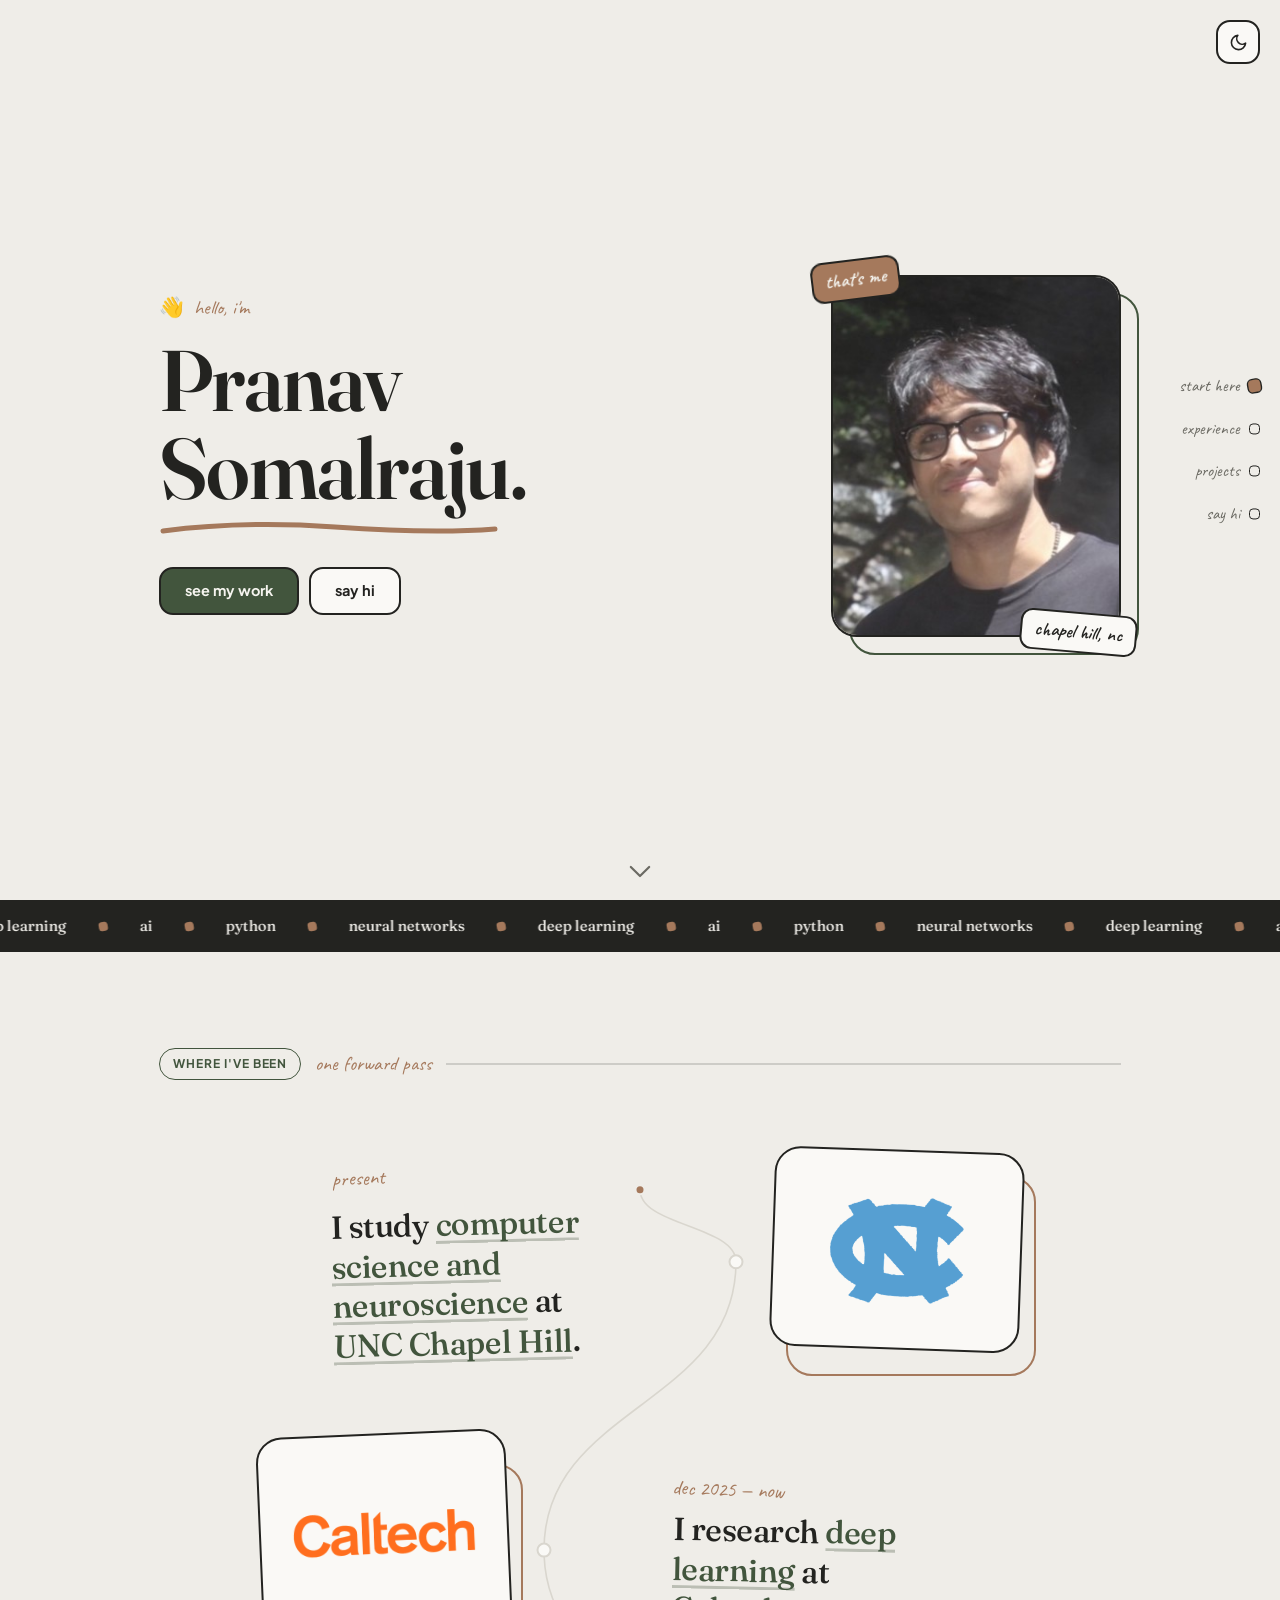
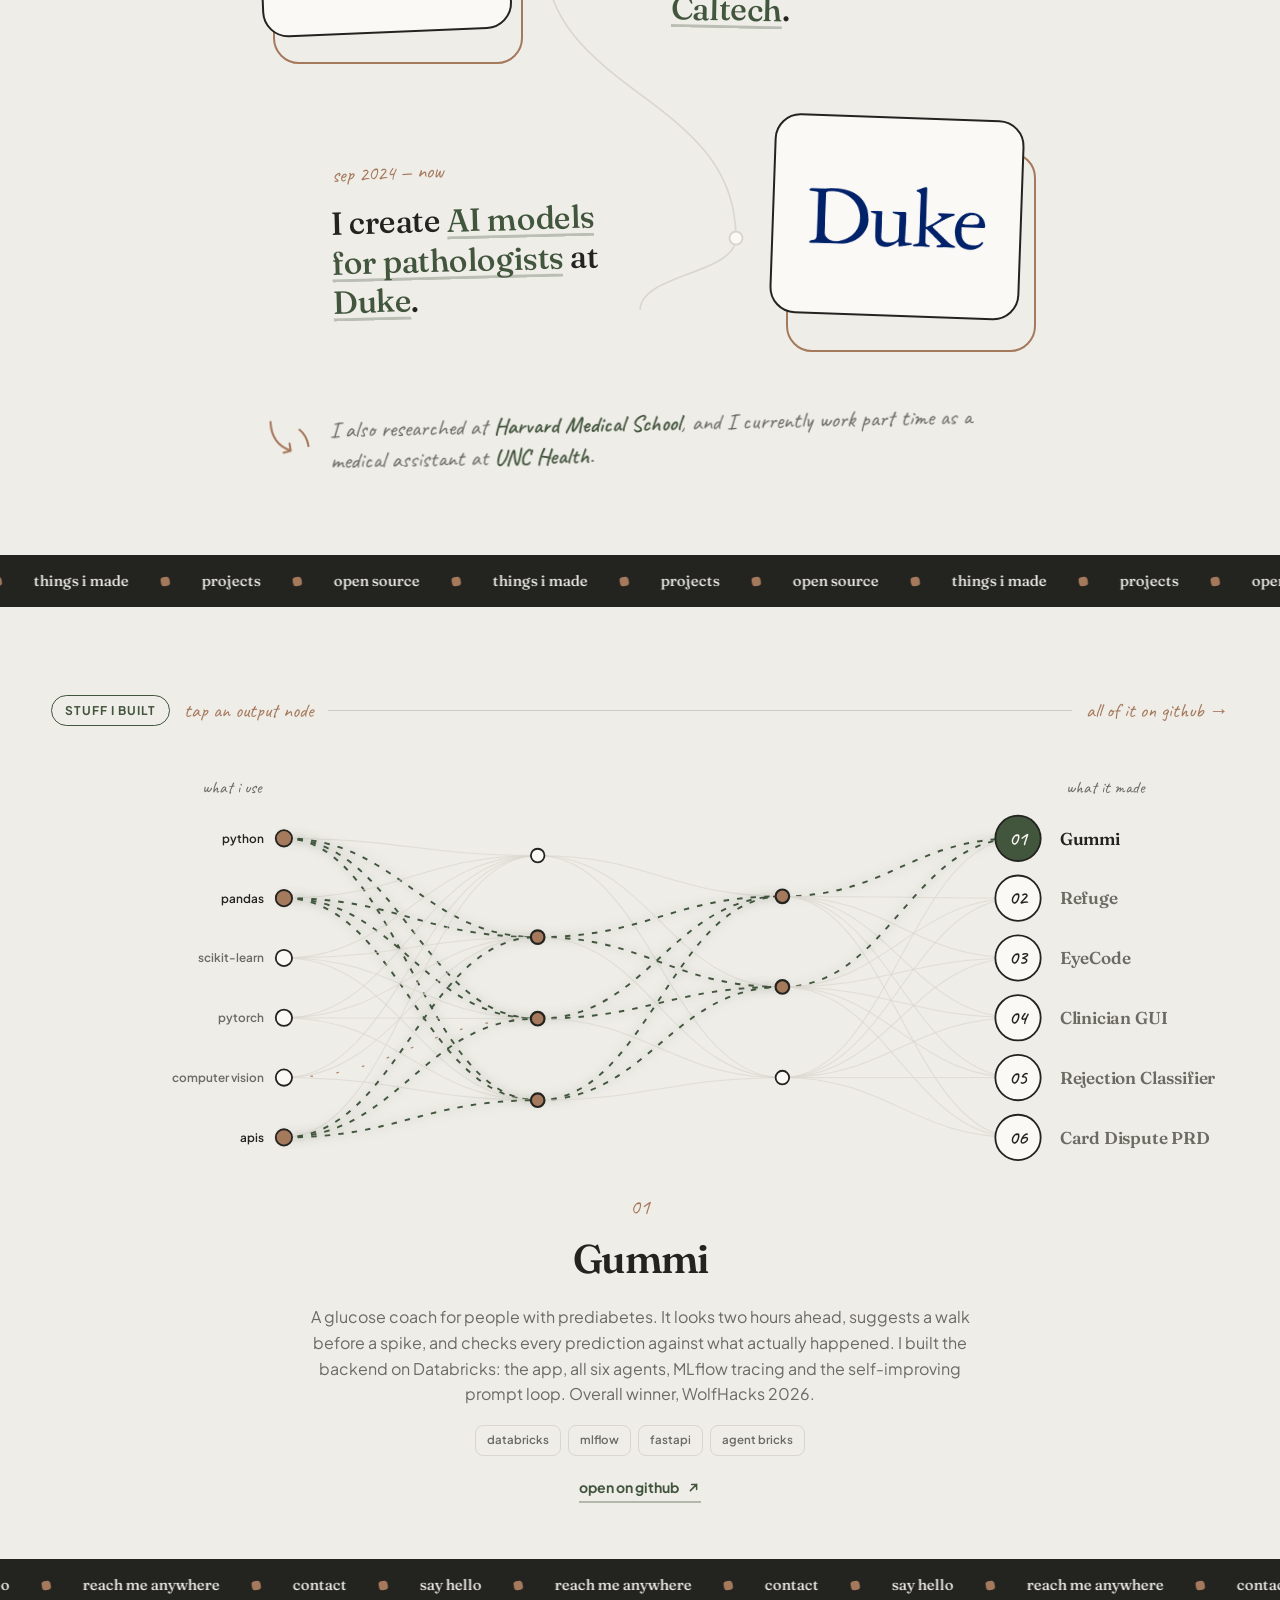
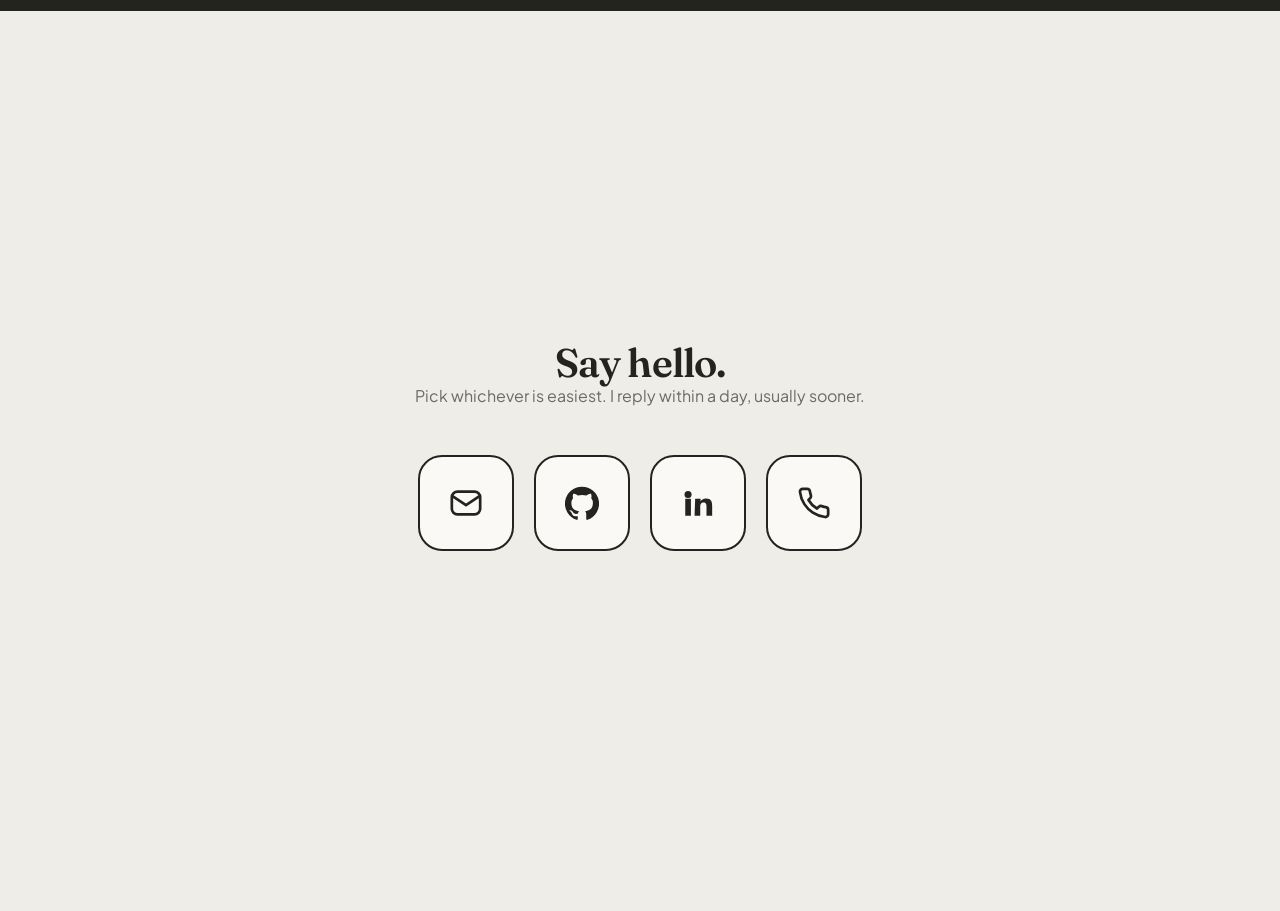
==== index.html @ c542f112 "Cut the input column to tools shared by at least two projects Seven of the ten inputs lit a single p" ====
<!DOCTYPE html>
<html lang="en" data-theme="light">
<head>
<script>
document.documentElement.className+=" js";
// always open at the top: no restored scroll position, no mid-page reload
if('scrollRestoration' in history)history.scrollRestoration='manual';
if(location.hash)history.replaceState(null,'',location.pathname+location.search);
window.scrollTo(0,0);
addEventListener('DOMContentLoaded',()=>window.scrollTo(0,0));
addEventListener('load',()=>window.scrollTo(0,0));
</script>
<meta charset="utf-8" />
<meta name="viewport" content="width=device-width, initial-scale=1" />
<title>Pranav Somalraju</title>
<meta name="description" content="Pranav Somalraju — computer science and neuroscience at UNC Chapel Hill, deep learning research at Caltech and Duke." />

<link rel="icon" href="/favicon.ico" sizes="any" />
<link rel="icon" type="image/png" sizes="32x32" href="/favicon-32.png" />
<link rel="apple-touch-icon" href="/apple-touch-icon.png" />
<meta name="theme-color" content="#EFEDE8" media="(prefers-color-scheme: light)" />
<meta name="theme-color" content="#141513" media="(prefers-color-scheme: dark)" />

<!-- Social preview. og:url and og:image have to be absolute — crawlers do not
     reliably resolve relative ones — so both need updating when the custom
     domain goes live. -->
<meta property="og:type" content="website" />
<meta property="og:site_name" content="Pranav Somalraju" />
<meta property="og:title" content="Pranav Somalraju" />
<meta property="og:description" content="Computer science and neuroscience at UNC Chapel Hill. Deep learning research at Caltech and Duke." />
<meta property="og:url" content="https://pranavsomalraju.dev/" />
<meta property="og:image" content="https://pranavsomalraju.dev/img/og.png" />
<meta property="og:image:width" content="1200" />
<meta property="og:image:height" content="630" />
<meta property="og:image:alt" content="Pranav Somalraju" />
<meta name="twitter:card" content="summary_large_image" />
<meta name="twitter:title" content="Pranav Somalraju" />
<meta name="twitter:description" content="Computer science and neuroscience at UNC Chapel Hill. Deep learning research at Caltech and Duke." />
<meta name="twitter:image" content="https://pranavsomalraju.dev/img/og.png" />

<link rel="preconnect" href="https://fonts.googleapis.com">
<link rel="preconnect" href="https://fonts.gstatic.com" crossorigin>
<link href="https://fonts.googleapis.com/css2?family=Fraunces:opsz,wght@9..144,500;9..144,600;9..144,700&family=Plus+Jakarta+Sans:wght@400;500;600;700;800&family=Caveat:wght@500;600&display=swap" rel="stylesheet">
<link rel="stylesheet" href="css/styles.css" />
</head>
<body>
<div class="intro" id="intro">
  <div class="intro-in">
    <span class="intro-hi">hey there, welcome in</span>
    <div class="intro-mask"><span class="intro-name">Pranav Somalraju</span></div>
    <div class="intro-rule"><i></i></div>
  </div>
  <div class="intro-skip">click anywhere to skip</div>
</div>

<button class="toggle" id="toggle" aria-label="Switch theme">
  <svg viewBox="0 0 24 24" fill="none" stroke="currentColor" stroke-width="2" stroke-linecap="round" stroke-linejoin="round"><path d="M21 12.8A9 9 0 1111.2 3a7 7 0 009.8 9.8z"/></svg>
</button>

<div class="rail">
  <a href="#top" data-t="top"><span>start here</span><i></i></a>
  <a href="#work" data-t="work"><span>experience</span><i></i></a>
  <a href="#projects" data-t="projects"><span>projects</span><i></i></a>
  <a href="#contact" data-t="contact"><span>say hi</span><i></i></a>
</div>

<section id="top">
  <div class="wrap">
    <div class="hero-grid">
      <div>
        <div class="hello scribble fade"><span class="wave">👋</span> hello, i'm</div>
        <h1>
          <span class="line"><span>Pranav</span></span>
          <span class="line l2"><span>Somalraju.</span></span>
        </h1>
        <svg class="underline" viewBox="0 0 340 18" aria-hidden="true"><path d="M4 12C58 5 120 4 176 8s110 6 160 2"/></svg>
        <div class="socials fade f2">
          <a class="btn primary" href="#projects"><em>see my work</em></a>
          <a class="btn" href="#contact"><em>say hi</em></a>
        </div>
      </div>

      <div class="stack fade f2" id="stack">
        <span class="sticker top">that's me</span>

        <!-- filled in by /api/now-playing; stays hidden if that isn't set up -->
        <a class="sticker np" id="np" target="_blank" rel="noopener noreferrer" hidden>
          <span class="np-tip" id="np-tip" aria-hidden="true"></span>
          <span class="eq" aria-hidden="true"><i></i><i></i><i></i></span>
          <span class="np-song" id="np-song"></span>
        </a>

        <div class="portrait" id="portrait">
          <img src="portrait.jpg" alt="Pranav Somalraju" />
        </div>
        <span class="sticker bottom">chapel hill, nc</span>
      </div>
    </div>
  </div>
  <a class="scrolldown" id="scrolldown" href="#work" aria-label="scroll down to see more">
    <svg viewBox="0 0 24 14" fill="none" stroke="currentColor" stroke-width="2.4" stroke-linecap="round" stroke-linejoin="round"><path d="M2 2l10 10L22 2"/></svg>
  </a>
</section>

<div class="band"><div class="track" data-dir="1">
  <span>deep learning</span><i></i><span>ai</span><i></i><span>python</span><i></i><span>neural networks</span><i></i>
</div></div>

<section id="work">
  <div class="wrap">
    <div class="head rev"><span class="label">where i've been</span><span class="scribble">one forward pass</span><span class="rule"></span></div>

    <!-- the signal threading down the timeline; path + stops are measured in JS -->
    <svg class="spine" aria-hidden="true">
      <path class="thread"></path>
      <path class="thread lit"></path>
      <circle class="pulse" r="4.5"></circle>
    </svg>

    <div class="row">
      <div class="text">
        <span class="year">present</span>
        <p>I study <span class="hl">computer science and neuroscience</span> at <span class="hl">UNC Chapel Hill</span>.</p>
      </div>
      <div class="figure"><div class="plate"><div class="inner"><img class="plate-logo" src="img/unc.png" alt="UNC Chapel Hill" /></div></div></div>
    </div>

    <div class="row">
      <div class="text">
        <span class="year">dec 2025 — now</span>
        <p>I research <span class="hl">deep learning</span> at <span class="hl">Caltech</span>.</p>
      </div>
      <div class="figure"><div class="plate"><div class="inner"><img class="plate-logo wordmark" src="img/caltech.png" alt="Caltech" /></div></div></div>
    </div>

    <div class="row">
      <div class="text">
        <span class="year">sep 2024 — now</span>
        <p>I create <span class="hl">AI models for pathologists</span> at <span class="hl">Duke</span>.</p>
      </div>
      <div class="figure"><div class="plate"><div class="inner"><img class="plate-logo wordmark" src="img/duke.png" alt="Duke" /></div></div></div>
    </div>

    <div class="footnote rev">
      <svg viewBox="0 0 60 48" aria-hidden="true"><path d="M6 6c2 16 10 27 26 31M32 37l-8 3M32 37l-2-8M40 12c6 4 10 10 12 18"/></svg>
      <span>I also researched at <b>Harvard Medical School</b>, and I currently work part time as a medical assistant at <b>UNC Health</b>.</span>
    </div>
  </div>
</section>

<div class="band"><div class="track" data-dir="-1">
  <span>projects</span><i></i><span>open source</span><i></i><span>things i made</span><i></i>
</div></div>

<section id="projects">
  <div class="wrap">
    <div class="head rev"><span class="label">stuff i built</span><span class="scribble">tap an output node</span><span class="rule"></span><a class="scribble" href="https://github.com/THEpranavsomalraju">all of it on github →</a></div>
    <div class="net">
    <div class="graphwrap">
      <svg class="graph" viewBox="34 4 1150 442" aria-label="projects network">
      <text class="layerlab" id="lab-in" y="26" text-anchor="middle">what i use</text>
      
      <text class="layerlab" id="lab-out" y="26" text-anchor="middle">what it made</text>
      <path class="edge e-i0-a0" d="M120 76 C246.0 76, 274.0 95, 400 95"/><path class="edge e-i0-a1" d="M120 76 C246.0 76, 274.0 185, 400 185"/><path class="edge e-i0-a2" d="M120 76 C246.0 76, 274.0 275, 400 275"/><path class="edge e-i0-a3" d="M120 76 C246.0 76, 274.0 365, 400 365"/><path class="edge e-i1-a0" d="M120 142 C246.0 142, 274.0 95, 400 95"/><path class="edge e-i1-a1" d="M120 142 C246.0 142, 274.0 185, 400 185"/><path class="edge e-i1-a2" d="M120 142 C246.0 142, 274.0 275, 400 275"/><path class="edge e-i1-a3" d="M120 142 C246.0 142, 274.0 365, 400 365"/><path class="edge e-i2-a0" d="M120 208 C246.0 208, 274.0 95, 400 95"/><path class="edge e-i2-a1" d="M120 208 C246.0 208, 274.0 185, 400 185"/><path class="edge e-i2-a2" d="M120 208 C246.0 208, 274.0 275, 400 275"/><path class="edge e-i2-a3" d="M120 208 C246.0 208, 274.0 365, 400 365"/><path class="edge e-i3-a0" d="M120 274 C246.0 274, 274.0 95, 400 95"/><path class="edge e-i3-a1" d="M120 274 C246.0 274, 274.0 185, 400 185"/><path class="edge e-i3-a2" d="M120 274 C246.0 274, 274.0 275, 400 275"/><path class="edge e-i3-a3" d="M120 274 C246.0 274, 274.0 365, 400 365"/><path class="edge e-i4-a0" d="M120 340 C246.0 340, 274.0 95, 400 95"/><path class="edge e-i4-a1" d="M120 340 C246.0 340, 274.0 185, 400 185"/><path class="edge e-i4-a2" d="M120 340 C246.0 340, 274.0 275, 400 275"/><path class="edge e-i4-a3" d="M120 340 C246.0 340, 274.0 365, 400 365"/><path class="edge e-i5-a0" d="M120 406 C246.0 406, 274.0 95, 400 95"/><path class="edge e-i5-a1" d="M120 406 C246.0 406, 274.0 185, 400 185"/><path class="edge e-i5-a2" d="M120 406 C246.0 406, 274.0 275, 400 275"/><path class="edge e-i5-a3" d="M120 406 C246.0 406, 274.0 365, 400 365"/><path class="edge e-a0-b0" d="M400 95 C521.5 95, 548.5 140, 670 140"/><path class="edge e-a0-b1" d="M400 95 C521.5 95, 548.5 240, 670 240"/><path class="edge e-a0-b2" d="M400 95 C521.5 95, 548.5 340, 670 340"/><path class="edge e-a1-b0" d="M400 185 C521.5 185, 548.5 140, 670 140"/><path class="edge e-a1-b1" d="M400 185 C521.5 185, 548.5 240, 670 240"/><path class="edge e-a1-b2" d="M400 185 C521.5 185, 548.5 340, 670 340"/><path class="edge e-a2-b0" d="M400 275 C521.5 275, 548.5 140, 670 140"/><path class="edge e-a2-b1" d="M400 275 C521.5 275, 548.5 240, 670 240"/><path class="edge e-a2-b2" d="M400 275 C521.5 275, 548.5 340, 670 340"/><path class="edge e-a3-b0" d="M400 365 C521.5 365, 548.5 140, 670 140"/><path class="edge e-a3-b1" d="M400 365 C521.5 365, 548.5 240, 670 240"/><path class="edge e-a3-b2" d="M400 365 C521.5 365, 548.5 340, 670 340"/><path class="edge e-b0-o0" d="M670 140 C787.0 140, 813.0 76, 930 76"/><path class="edge e-b0-o1" d="M670 140 C787.0 140, 813.0 142, 930 142"/><path class="edge e-b0-o2" d="M670 140 C787.0 140, 813.0 208, 930 208"/><path class="edge e-b0-o3" d="M670 140 C787.0 140, 813.0 274, 930 274"/><path class="edge e-b0-o4" d="M670 140 C787.0 140, 813.0 340, 930 340"/><path class="edge e-b0-o5" d="M670 140 C787.0 140, 813.0 406, 930 406"/><path class="edge e-b1-o0" d="M670 240 C787.0 240, 813.0 76, 930 76"/><path class="edge e-b1-o1" d="M670 240 C787.0 240, 813.0 142, 930 142"/><path class="edge e-b1-o2" d="M670 240 C787.0 240, 813.0 208, 930 208"/><path class="edge e-b1-o3" d="M670 240 C787.0 240, 813.0 274, 930 274"/><path class="edge e-b1-o4" d="M670 240 C787.0 240, 813.0 340, 930 340"/><path class="edge e-b1-o5" d="M670 240 C787.0 240, 813.0 406, 930 406"/><path class="edge e-b2-o0" d="M670 340 C787.0 340, 813.0 76, 930 76"/><path class="edge e-b2-o1" d="M670 340 C787.0 340, 813.0 142, 930 142"/><path class="edge e-b2-o2" d="M670 340 C787.0 340, 813.0 208, 930 208"/><path class="edge e-b2-o3" d="M670 340 C787.0 340, 813.0 274, 930 274"/><path class="edge e-b2-o4" d="M670 340 C787.0 340, 813.0 340, 930 340"/><path class="edge e-b2-o5" d="M670 340 C787.0 340, 813.0 406, 930 406"/>
      <g class="node n-hid a0"><circle cx="400" cy="95" r="7.5"/></g><g class="node n-hid a1"><circle cx="400" cy="185" r="7.5"/></g><g class="node n-hid a2"><circle cx="400" cy="275" r="7.5"/></g><g class="node n-hid a3"><circle cx="400" cy="365" r="7.5"/></g><g class="node n-hid b0"><circle cx="670" cy="140" r="7.5"/></g><g class="node n-hid b1"><circle cx="670" cy="240" r="7.5"/></g><g class="node n-hid b2"><circle cx="670" cy="340" r="7.5"/></g>
      <g class="node n-in i0"><circle cx="120" cy="76" r="9"/><text x="98" y="81" text-anchor="end">python</text></g><g class="node n-in i1"><circle cx="120" cy="142" r="9"/><text x="98" y="147" text-anchor="end">pandas</text></g><g class="node n-in i2"><circle cx="120" cy="208" r="9"/><text x="98" y="213" text-anchor="end">scikit-learn</text></g><g class="node n-in i3"><circle cx="120" cy="274" r="9"/><text x="98" y="279" text-anchor="end">pytorch</text></g><g class="node n-in i4"><circle cx="120" cy="340" r="9"/><text x="98" y="345" text-anchor="end">computer vision</text></g><g class="node n-in i5"><circle cx="120" cy="406" r="9"/><text x="98" y="411" text-anchor="end">apis</text></g>
      <g class="node out o0" data-i="0" role="button" tabindex="0" aria-label="Gummi">
      <circle class="ring" cx="930" cy="76" r="27"/>
      <circle class="body" cx="930" cy="76" r="25"/>
      <text class="num" x="930" y="83" text-anchor="middle">01</text>
      <text class="cap" x="976" y="83">Gummi</text>
    </g><g class="node out o1" data-i="1" role="button" tabindex="0" aria-label="Refuge">
      <circle class="ring" cx="930" cy="142" r="27"/>
      <circle class="body" cx="930" cy="142" r="25"/>
      <text class="num" x="930" y="149" text-anchor="middle">02</text>
      <text class="cap" x="976" y="149">Refuge</text>
    </g><g class="node out o2" data-i="2" role="button" tabindex="0" aria-label="EyeCode">
      <circle class="ring" cx="930" cy="208" r="27"/>
      <circle class="body" cx="930" cy="208" r="25"/>
      <text class="num" x="930" y="215" text-anchor="middle">03</text>
      <text class="cap" x="976" y="215">EyeCode</text>
    </g><g class="node out o3" data-i="3" role="button" tabindex="0" aria-label="Clinician GUI">
      <circle class="ring" cx="930" cy="274" r="27"/>
      <circle class="body" cx="930" cy="274" r="25"/>
      <text class="num" x="930" y="281" text-anchor="middle">04</text>
      <text class="cap" x="976" y="281">Clinician GUI</text>
    </g><g class="node out o4" data-i="4" role="button" tabindex="0" aria-label="Rejection Classifier">
      <circle class="ring" cx="930" cy="340" r="27"/>
      <circle class="body" cx="930" cy="340" r="25"/>
      <text class="num" x="930" y="347" text-anchor="middle">05</text>
      <text class="cap" x="976" y="347">Rejection Classifier</text>
    </g><g class="node out o5" data-i="5" role="button" tabindex="0" aria-label="Card Dispute PRD">
      <circle class="ring" cx="930" cy="406" r="27"/>
      <circle class="body" cx="930" cy="406" r="25"/>
      <text class="num" x="930" y="413" text-anchor="middle">06</text>
      <text class="cap" x="976" y="413">Card Dispute PRD</text>
    </g>
    </svg>
    </div>
      <div class="panel" id="panel">
        <span class="n" id="p-n">01</span>
        <h3 id="p-t">EyeCode</h3>
        <p id="p-d"></p>
        <div class="tags" id="p-tags"></div>
        <a class="visit" id="p-link" href="https://github.com/THEpranavsomalraju"><span id="p-link-label">open on github</span> <svg viewBox="0 0 24 24" fill="none" stroke="currentColor" stroke-width="2.4" stroke-linecap="round"><path d="M7 17L17 7M9 7h8v8"/></svg></a>
      </div>
  </div>
</section>

<div class="band"><div class="track" data-dir="1">
  <span>say hello</span><i></i><span>reach me anywhere</span><i></i><span>contact</span><i></i>
</div></div>

<section id="contact">
  <div class="wrap contact">
    <div class="rev">
      <h2>Say hello.</h2>
      <p>Pick whichever is easiest. I reply within a day, usually sooner.</p>
    </div>
    <div class="links stagger">
      <a class="link" href="mailto:somalrajupc@gmail.com" aria-label="email">
        <span class="fill"></span><span class="tip">email me</span>
        <svg viewBox="0 0 24 24" fill="none" stroke="currentColor" stroke-width="1.9" stroke-linecap="round" stroke-linejoin="round"><rect x="2" y="4" width="20" height="16" rx="4"/><path d="M3 7.5l9 6 9-6"/></svg>
      </a>
      <a class="link" href="https://github.com/THEpranavsomalraju" aria-label="github">
        <span class="fill"></span><span class="tip">my code</span>
        <svg viewBox="0 0 24 24" fill="currentColor"><path d="M12 .5a12 12 0 00-3.8 23.4c.6.1.8-.3.8-.6v-2c-3.3.7-4-1.6-4-1.6-.6-1.4-1.4-1.8-1.4-1.8-1.1-.7.1-.7.1-.7 1.2.1 1.9 1.2 1.9 1.2 1.1 1.9 2.9 1.3 3.6 1 .1-.8.4-1.3.8-1.6-2.7-.3-5.5-1.3-5.5-5.9 0-1.3.5-2.4 1.2-3.2-.1-.3-.5-1.5.1-3.2 0 0 1-.3 3.3 1.2a11.5 11.5 0 016 0c2.3-1.5 3.3-1.2 3.3-1.2.6 1.7.2 2.9.1 3.2.8.8 1.2 1.9 1.2 3.2 0 4.6-2.8 5.6-5.5 5.9.4.4.8 1.1.8 2.2v3.3c0 .3.2.7.8.6A12 12 0 0012 .5z"/></svg>
      </a>
      <a class="link" href="https://linkedin.com/in/pranavsomalraju" aria-label="linkedin">
        <span class="fill"></span><span class="tip">the professional one</span>
        <svg viewBox="0 0 24 24" fill="currentColor"><path d="M4.98 3.5a2.5 2.5 0 11-.02 5 2.5 2.5 0 01.02-5zM3 9h4v12H3zM10 9h3.8v1.7h.05c.53-.95 1.83-1.95 3.77-1.95C21.4 8.75 22 11 22 14.1V21h-4v-6.1c0-1.45-.03-3.3-2.05-3.3-2.05 0-2.37 1.57-2.37 3.2V21h-4z"/></svg>
      </a>
      <a class="link" href="tel:+19806220567" aria-label="phone">
        <span class="fill"></span><span class="tip">(980) 622-0567</span>
        <svg viewBox="0 0 24 24" fill="none" stroke="currentColor" stroke-width="1.9" stroke-linecap="round" stroke-linejoin="round"><path d="M22 16.9v3a2 2 0 01-2.2 2 19.8 19.8 0 01-8.6-3.1 19.5 19.5 0 01-6-6A19.8 19.8 0 012.1 4.2 2 2 0 014.1 2h3a2 2 0 012 1.7c.1 1 .4 1.9.7 2.8a2 2 0 01-.5 2.1L8.1 9.9a16 16 0 006 6l1.3-1.2a2 2 0 012.1-.5c.9.3 1.8.6 2.8.7a2 2 0 011.7 2z"/></svg>
      </a>
    </div>
  </div>
</section>
<script src="js/script.js"></script>
</body>
</html>
---- css/styles.css ----
:root{
  --bg:#EFEDE8;
  --surface:#FAF9F6;
  --surface-2:#E4E2DA;
  --ink:#232320;
  --muted:#6B6A63;
  --line:#D9D6CE;
  --accent:#42553D;
  --clay:#A5795C;
  --on-accent:#F5F4EF;
  --band:#232320;
  --band-ink:#EFEDE8;
  --r:18px;
  --r-lg:26px;
  --maxw:1010px;
  --nav:62px;
}
[data-theme="dark"]{
  --bg:#141513;
  --surface:#1B1D18;
  --surface-2:#22241E;
  --ink:#E9E8E1;
  --muted:#8E8D83;
  --line:#2A2C25;
  --accent:#8AA07C;
  --clay:#BD9375;
  --on-accent:#141513;
  --band:#E9E8E1;
  --band-ink:#141513;
}

*{box-sizing:border-box}
html{scroll-behavior:smooth}
body{margin:0;background:var(--bg);color:var(--ink);
  font-family:"Plus Jakarta Sans",system-ui,sans-serif;font-size:16px;line-height:1.62;-webkit-font-smoothing:antialiased}
a{color:inherit;text-decoration:none}
h1,h2{font-family:Fraunces,Georgia,serif;font-weight:600;letter-spacing:-.02em;line-height:1.02;margin:0}
h1{font-size:clamp(46px,8.4vw,86px)}
h2{font-size:clamp(28px,4.2vw,40px)}
h3{font-size:19px;font-weight:700;letter-spacing:-.02em;margin:0}
p{margin:0 0 16px}
.wrap{max-width:var(--maxw);margin:0 auto;padding:0 24px;width:100%}
.scribble{font-family:Caveat,cursive;font-size:20px;color:var(--clay);line-height:1.1}
.label{display:inline-flex;align-items:center;gap:7px;font-size:12px;font-weight:700;letter-spacing:.08em;text-transform:uppercase;
  color:var(--accent);border:1.5px solid var(--accent);border-radius:999px;padding:5px 13px}

/* intro curtain */
.intro{position:fixed;inset:0;z-index:200;background:var(--bg);display:grid;place-items:center;
  transition:transform 1.1s cubic-bezier(.65,0,.35,1)}
.intro.done{transform:translateY(-101%)}
.intro-in{text-align:center;padding:0 24px;transition:opacity .45s ease,transform .6s cubic-bezier(.16,1,.3,1)}
.intro.done .intro-in{opacity:0;transform:translateY(-16px)}
.intro-hi{display:block;font-family:Caveat,cursive;font-size:26px;color:var(--clay);opacity:0;
  animation:iFade .6s ease .15s forwards}
.intro-mask{overflow:hidden;padding-bottom:4px;margin-top:2px}
.intro-name{display:block;font-family:Fraunces,serif;font-size:clamp(38px,7vw,74px);font-weight:600;letter-spacing:-.03em;
  line-height:1.05;transform:translateY(110%);animation:iRise .95s cubic-bezier(.16,1,.3,1) .3s forwards}
.intro-rule{width:min(280px,62vw);height:3px;background:var(--line);margin:26px auto 0;overflow:hidden;border-radius:3px}
.intro-rule i{display:block;height:100%;width:100%;background:var(--clay);transform:scaleX(0);transform-origin:left;
  animation:iFill 1.25s cubic-bezier(.55,0,.25,1) .35s forwards}
.intro-skip{position:fixed;bottom:26px;left:0;right:0;text-align:center;font-family:Caveat,cursive;font-size:18px;
  color:var(--muted);opacity:0;animation:iFade .5s ease 1.1s forwards}
@keyframes iFade{to{opacity:1}}
@keyframes iRise{to{transform:none}}
@keyframes iFill{to{transform:scaleX(1)}}
body.locked{overflow:hidden}
body.locked .line > *,body.locked .fade,body.locked .underline path{animation-play-state:paused}
@media(prefers-reduced-motion:reduce){
  .intro{display:none}
}

.toggle{position:fixed;top:20px;right:20px;z-index:95;width:44px;height:44px;border-radius:14px;border:2px solid var(--ink);
  background:var(--surface);color:var(--ink);cursor:pointer;display:grid;place-items:center;
  transition:transform .35s cubic-bezier(.16,1,.3,1),background .3s,color .3s}
.toggle:hover{background:var(--clay);color:var(--on-accent);transform:rotate(-12deg)}
.toggle svg{width:19px;height:19px}
@media(max-width:700px){.toggle{top:14px;right:14px;width:40px;height:40px}}

.rail{position:fixed;right:20px;top:50%;transform:translateY(-50%);z-index:80;display:flex;flex-direction:column;gap:15px;align-items:flex-end}
.rail a{display:flex;align-items:center;gap:9px}
.rail i{display:block;width:11px;height:11px;border-radius:4px;border:1.5px solid var(--ink);background:transparent;transition:.3s}
.rail a.on i{background:var(--clay);transform:rotate(-10deg) scale(1.35)}
.rail span{font-family:Caveat,cursive;font-size:17px;color:var(--muted);opacity:0;transform:translateX(6px);transition:.3s}
.rail a:hover span,.rail a.on span{opacity:1;transform:none}
@media(max-width:1180px){.rail{display:none}}

section{min-height:100vh;padding:96px 0 84px;display:flex;flex-direction:column;justify-content:center}
.head{display:flex;align-items:center;gap:14px;margin-bottom:38px;flex-wrap:wrap}
.head .rule{height:1.5px;background:var(--ink);flex:1;opacity:.16}

.band{background:var(--band);color:var(--band-ink);overflow:hidden;padding:13px 0;border-top:1.5px solid var(--ink);border-bottom:1.5px solid var(--ink)}
.band .track{display:flex;width:max-content;white-space:nowrap;will-change:transform}
.band .track > *{margin-right:32px;flex:none}
.band .track span{font-family:Fraunces,serif;font-size:15px;font-weight:500}
.band .track i{width:9px;height:9px;border-radius:3px;background:var(--clay);flex:none;align-self:center;transform:rotate(-10deg)}

/* hero */
.line{overflow:hidden;padding-bottom:2px}
.line > *{display:block;transform:translateY(110%);animation:rise .95s cubic-bezier(.16,1,.3,1) .2s forwards}
.l2 > *{animation-delay:.32s}
@keyframes rise{to{transform:none}}
.fade{opacity:0;animation:fade .8s ease .62s forwards}
.fade.f2{animation-delay:.82s}
@keyframes fade{to{opacity:1}}
.hero-grid{display:grid;grid-template-columns:1fr 290px;gap:70px;align-items:center}
@media(max-width:900px){.hero-grid{grid-template-columns:1fr;gap:56px}}
.hello{display:flex;align-items:center;gap:10px;margin-bottom:18px}
.wave{display:inline-block;transform-origin:70% 70%;animation:wave 3.2s ease-in-out infinite}
@keyframes wave{0%,60%,100%{transform:rotate(0)}68%{transform:rotate(16deg)}76%{transform:rotate(-8deg)}84%{transform:rotate(12deg)}}
.underline{display:block;width:min(340px,80%);margin-top:6px;overflow:visible}
.underline path{fill:none;stroke:var(--clay);stroke-width:5;stroke-linecap:round;stroke-dasharray:420;stroke-dashoffset:420;animation:draw 1.1s cubic-bezier(.16,1,.3,1) .95s forwards}
@keyframes draw{to{stroke-dashoffset:0}}
.lede{font-size:17.5px;color:var(--muted);max-width:48ch;margin-top:22px}
.lede strong{color:var(--ink);font-weight:600;box-shadow:inset 0 -8px 0 color-mix(in srgb,var(--clay) 26%,transparent)}
.socials{display:flex;gap:10px;margin-top:30px;flex-wrap:wrap;align-items:center}
.btn{display:inline-flex;align-items:center;gap:8px;height:48px;padding:0 24px;border-radius:14px;border:2px solid var(--ink);
  background:var(--surface);font-size:14.5px;font-weight:700;position:relative;overflow:hidden;transition:color .25s}
.btn em{position:relative;z-index:1;font-style:normal;display:flex;align-items:center;gap:8px}
.btn::after{content:"";position:absolute;inset:0;background:var(--clay);transform:translateY(101%);transition:transform .34s cubic-bezier(.16,1,.3,1)}
.btn:hover{color:var(--on-accent)}
.btn:hover::after{transform:none}
.btn.primary{background:var(--accent);color:var(--on-accent)}
.btn.primary::after{background:var(--clay)}

/* scroll cue */
#top{position:relative}
.scrolldown{position:absolute;left:50%;bottom:22px;transform:translateX(-50%);z-index:5;opacity:0;color:var(--muted);
  animation:bob 2.2s ease-in-out infinite,fade .8s ease .95s forwards;
  transition:opacity .5s ease,color .3s}
.scrolldown svg{display:block;width:22px;height:13px}
.scrolldown:hover{color:var(--clay)}
.scrolldown.hide{opacity:0;pointer-events:none}
@media(max-width:700px){.scrolldown{bottom:14px}}
@media(max-height:680px){.scrolldown{display:none}}

/* photo stack */
.stack{position:relative;perspective:900px}
.stack::before{content:"";position:absolute;inset:18px -18px -18px 18px;border:2px solid var(--accent);border-radius:var(--r-lg);
  transition:inset .55s cubic-bezier(.16,1,.3,1);pointer-events:none}
.stack:hover::before{inset:9px -9px -9px 9px}
.portrait{position:relative;border:2px solid var(--ink);border-radius:var(--r-lg);overflow:hidden;background:var(--surface-2);
  transition:transform .3s ease-out;transform-style:preserve-3d}
.portrait img{display:block;width:100%;aspect-ratio:4/5;object-fit:cover;object-position:50% 26%;filter:saturate(.94);
  transform:scale(1.03);transition:transform .9s cubic-bezier(.16,1,.3,1)}
.portrait:hover img{transform:scale(1.09)}
.sticker{position:absolute;z-index:3;font-family:Caveat,cursive;font-size:19px;font-weight:600;
  background:var(--clay);color:var(--on-accent);border:2px solid var(--ink);border-radius:12px;padding:3px 12px;
  transform:rotate(-7deg);transition:transform .4s cubic-bezier(.16,1,.3,1)}
.sticker.top{top:-16px;left:-20px}
.sticker.bottom{bottom:-16px;right:-16px;background:var(--surface);color:var(--ink);transform:rotate(5deg)}
.stack:hover .sticker.top{transform:rotate(3deg) translateY(-3px)}
.stack:hover .sticker.bottom{transform:rotate(-4deg) translateY(3px)}

/* now playing — top right. One line, same weight as the other stickers, and
   narrow enough to clear "that's me" on the opposite corner. The bars carry
   the live/last-played state; the tip on hover spells it out with the artist. */
.sticker.np{top:-20px;right:-32px;display:flex;align-items:center;gap:7px;
  max-width:min(202px,68%);padding:3px 13px 3px 10px;transform:rotate(4deg);
  background:var(--surface);color:var(--ink)}
.sticker.np[hidden]{display:none}
.stack:hover .sticker.np{transform:rotate(-1deg) translateY(-3px)}
.sticker.np:hover{transform:rotate(-3deg) translateY(-5px)}
/* overflow:hidden gives us the ellipsis, but it also clips at the content box —
   and Caveat is slanted, so the last glyph's flourish overhangs its advance
   width and loses its tail. The padding gives that overhang somewhere to sit. */
.np-song{min-width:0;white-space:nowrap;overflow:hidden;text-overflow:ellipsis;
  padding:1px 4px 1px 1px;margin:-1px -4px -1px -1px;line-height:1.5}
.eq{display:flex;align-items:flex-end;gap:2.5px;height:14px;flex:none}
.eq i{width:3px;border-radius:2px;background:var(--accent);height:35%;
  animation:eq .95s ease-in-out infinite}
.eq i:nth-child(2){animation-delay:.28s}
.eq i:nth-child(3){animation-delay:.54s}
@keyframes eq{0%,100%{height:32%}50%{height:100%}}
.np.past .eq i{animation:none;height:42%;background:var(--muted)}
/* centred over the pill, and allowed to wrap — a long artist list should run
   onto a second line rather than truncate. width:max-content keeps a short
   one from stretching to the cap. */
.np-tip{position:absolute;bottom:calc(100% + 8px);left:50%;width:max-content;max-width:200px;
  font-family:Caveat,cursive;font-size:17px;line-height:1.18;color:var(--clay);text-align:center;
  opacity:0;pointer-events:none;transform:translate(-50%,6px) rotate(3deg);
  transition:opacity .3s,transform .3s cubic-bezier(.16,1,.3,1)}
.sticker.np:hover .np-tip{opacity:1;transform:translate(-50%,0) rotate(3deg)}

/* narrower windows put the portrait close to the edge, where a centred tip
   would spill off-screen — anchor it to the pill's right edge instead */
@media(max-width:1180px){
  .sticker.np{right:-10px}
  .np-tip{left:auto;right:0;transform:translate(0,6px) rotate(3deg)}
  .sticker.np:hover .np-tip{transform:translate(0,0) rotate(3deg)}
}
@media(max-width:520px){
  .sticker.np{max-width:74%}
  .np-tip{max-width:170px;font-size:16px}
}

/* experience */
.row{display:grid;grid-template-columns:1fr 1fr;align-items:center;gap:64px;padding:44px 0}
.row:nth-child(even) .figure{order:-1}
.row .text{max-width:23ch}
.row:nth-child(odd) .text{justify-self:end}
.year{display:inline-block;font-family:Caveat,cursive;font-size:21px;color:var(--clay);margin-bottom:8px;transform-origin:left center}
.row p{font-family:Fraunces,serif;font-size:clamp(23px,3vw,32px);font-weight:500;line-height:1.24;letter-spacing:-.015em;margin:0;
  transition:transform .45s cubic-bezier(.16,1,.3,1)}
.row:nth-child(odd) p{transform:rotate(-1.5deg)}
.row:nth-child(even) p{transform:rotate(1.2deg)}
.row:nth-child(odd) .year{transform:rotate(-2.5deg)}
.row:nth-child(even) .year{transform:rotate(2deg)}
.row:nth-child(odd) .plate .inner{transform:rotate(2deg)}
.row:nth-child(even) .plate .inner{transform:rotate(-2.4deg)}
.row:nth-child(odd) .plate:hover .inner,.row:nth-child(even) .plate:hover .inner{transform:rotate(0) translateY(-6px)}
.row p .hl{color:var(--accent);box-shadow:inset 0 -3px 0 color-mix(in srgb,var(--accent) 30%,transparent);transition:box-shadow .3s;cursor:default}
.row p .hl:hover{box-shadow:inset 0 -26px 0 color-mix(in srgb,var(--accent) 16%,transparent)}
.figure{display:flex;justify-content:center}
.plate{position:relative;width:min(250px,68vw)}
.plate::before{content:"";position:absolute;inset:14px -14px -14px 14px;border:2px solid var(--clay);border-radius:var(--r-lg);
  transition:inset .55s cubic-bezier(.16,1,.3,1)}
.plate:hover::before{inset:7px -7px -7px 7px}
.plate .inner{position:relative;aspect-ratio:5/4;border:2px solid var(--ink);border-radius:var(--r-lg);background:var(--surface);
  display:grid;place-items:center;overflow:hidden;transition:transform .45s cubic-bezier(.16,1,.3,1)}
.plate:hover .inner{transform:translateY(-5px)}
.plate-logo{max-width:64%;max-height:60%;width:auto;height:auto;object-fit:contain;
  transition:transform .5s cubic-bezier(.16,1,.3,1)}
.plate-logo.wordmark{max-width:82%;max-height:42%}
.plate:hover .plate-logo{transform:scale(1.08) rotate(-3deg)}
@media(max-width:820px){
  .row{grid-template-columns:1fr;gap:34px;padding:34px 0}
  .row:nth-child(even) .figure{order:0}
  .row:nth-child(odd) .text{justify-self:start}
  .row .text{max-width:26ch}
  .figure{justify-content:flex-start;padding-left:8px}
  .plate{width:min(200px,56vw)}
}

/* experience — the forward pass threading down the timeline.
   JS measures the path and the stop positions from the real row layout. */
#work .wrap{position:relative}
#work .head,#work .row,#work .footnote{position:relative;z-index:1}
.spine{position:absolute;inset:0;width:100%;height:100%;pointer-events:none;z-index:0;overflow:visible}
.thread{fill:none;stroke:var(--line);stroke-width:1.6}
.thread.lit{stroke:var(--accent);stroke-width:2.4;stroke-linecap:round}
.stop{fill:var(--surface);stroke:var(--line);stroke-width:2;
  transition:fill .45s ease,stroke .45s ease,r .5s cubic-bezier(.2,1.4,.4,1)}
.stop.on{fill:var(--clay);stroke:var(--ink)}
.pulse{fill:var(--clay);stroke:var(--bg);stroke-width:2;opacity:0;transition:opacity .35s ease}
.pulse.on{opacity:1}
@media(max-width:900px){.spine{display:none}}

/* experience footnote */
.footnote{display:flex;align-items:flex-start;gap:14px;max-width:64ch;margin:26px auto 0;padding-left:8px;
  transform:rotate(-1.2deg)}
.footnote svg{flex:none;width:52px;height:44px;margin-top:2px;color:var(--clay);transform:rotate(6deg)}
.footnote svg path{fill:none;stroke:currentColor;stroke-width:2.4;stroke-linecap:round;stroke-linejoin:round;
  stroke-dasharray:150;stroke-dashoffset:150;transition:stroke-dashoffset 1s cubic-bezier(.16,1,.3,1) .2s}
.footnote.in svg path{stroke-dashoffset:0}
.footnote span{font-family:Caveat,cursive;font-size:23px;line-height:1.35;color:var(--muted)}
.footnote b{font-weight:600;color:var(--accent)}
@media(max-width:620px){.footnote svg{width:40px}.footnote span{font-size:20px}}

/* projects — network */
#projects{display:flex;flex-direction:column;justify-content:center;padding:88px 0 56px;min-height:100vh}
#projects > .wrap{max-width:min(1500px,100%);padding:0 clamp(24px,4vw,64px)}
.graph.measuring .ring{display:none}
.net{display:block;margin-top:22px}
.graphwrap{width:100%;margin:0 0 22px}
.graph{width:100%;max-width:1500px;max-height:min(62vh,620px);height:auto;overflow:visible;display:block;
  margin:0 auto;touch-action:manipulation}
@media(max-width:820px){.graph{max-height:none}.graphwrap{padding:0 12px}}
.edge{fill:none;stroke:var(--line);stroke-width:1.4;opacity:.6;transition:stroke .35s ease,opacity .35s ease,stroke-width .35s ease}
.edge.lit{stroke:var(--accent);opacity:1;stroke-width:2.1;stroke-dasharray:6 9;animation:flow .9s linear infinite;
  filter:drop-shadow(0 0 5px color-mix(in srgb,var(--accent) 55%,transparent))}
.edge.blip{stroke:var(--clay);opacity:.85;stroke-dasharray:3 26;animation:flow 1.4s linear 1}
@keyframes flow{to{stroke-dashoffset:-30}}
.node circle{fill:var(--surface);stroke:var(--ink);stroke-width:2;transition:fill .35s ease,r .4s cubic-bezier(.16,1,.3,1)}
.node text{font-family:"Plus Jakarta Sans",sans-serif;font-size:13px;font-weight:600;fill:var(--muted);transition:fill .3s}
.n-hid{transform-box:fill-box;transform-origin:center;animation:bob 4.5s ease-in-out infinite}
.n-hid:nth-of-type(2n){animation-duration:5.6s;animation-delay:-1.4s}
.n-hid:nth-of-type(3n){animation-duration:6.4s;animation-delay:-2.7s}
@keyframes bob{0%,100%{transform:translateY(-3px)}50%{transform:translateY(3px)}}
.n-in{cursor:pointer}
.n-in.lit circle,.n-hid.lit circle{fill:var(--clay)}
.n-in.lit text{fill:var(--ink)}
.n-hid.lit circle{stroke-width:2.4}
.out{cursor:pointer}
.out:focus{outline:none}
.out:focus-visible{outline:2px solid var(--clay);outline-offset:6px;border-radius:50%}
.out .body{fill:var(--surface)}
.out .num{font-family:Caveat,cursive;font-size:22px;fill:var(--ink);font-weight:600}
.out .cap{font-family:Fraunces,serif;font-size:19px;font-weight:600;fill:var(--muted);letter-spacing:-.01em;transition:fill .3s}
.out.on .body{fill:var(--accent)}
.out.on .num{fill:var(--on-accent)}
.out.on .cap{fill:var(--ink)}
.out:hover .body{fill:var(--clay)}
.out:hover .num{fill:var(--on-accent)}
.out .ring{fill:none;stroke:var(--accent);stroke-width:2;opacity:0;transform-box:fill-box;transform-origin:center}
.layerlab{font-family:Caveat,cursive;font-size:19px;fill:var(--muted)}

/* build-in: scattered points drift in from nowhere, then the edges knit them
   together. JS sets --dash (each path's own length), --dx/--dy (where that node
   starts out) and --d (its cue), so no two runs land the same way. */
.graph{transition:opacity .35s ease}
.graph.idle{opacity:0}
.graph.building{pointer-events:none}
.graph.building .edge{stroke-dasharray:var(--dash);stroke-dashoffset:var(--dash);
  animation:drawEdge .6s cubic-bezier(.33,1,.68,1) var(--d) forwards}
@keyframes drawEdge{to{stroke-dashoffset:0}}
.graph.building .n-in circle,
.graph.building .n-hid circle,
.graph.building .out .body{transform-box:fill-box;transform-origin:center;
  transform:translate(var(--dx),var(--dy)) scale(.2);opacity:0;
  animation:gather .8s cubic-bezier(.2,.9,.25,1) var(--d) forwards}
@keyframes gather{
  from{transform:translate(var(--dx),var(--dy)) scale(.2);opacity:0}
  35%{opacity:1}
  to{transform:none;opacity:1}}
.graph.building .n-in text,
.graph.building .out .num,
.graph.building .out .cap,
.graph.building .layerlab{opacity:0;animation:fade .45s ease var(--d) forwards}

/* readout sits under the net */
.panel{width:100%;max-width:760px;margin:0 auto;text-align:center;
  transition:opacity .28s ease,transform .38s cubic-bezier(.16,1,.3,1)}
.panel.swap{opacity:0;transform:translateY(10px)}
.panel .n{font-family:Caveat,cursive;font-size:22px;color:var(--clay);line-height:1}
.panel h3{font-family:Fraunces,serif;font-size:clamp(26px,3.6vw,40px);font-weight:600;letter-spacing:-.03em;margin:6px 0 12px}
.panel p{font-size:16px;color:var(--muted);max-width:58ch;margin:0 auto 18px}
.tags{display:flex;gap:7px;flex-wrap:wrap;align-items:center;justify-content:center}
.tag{font-size:11.5px;font-weight:600;padding:5px 11px;border-radius:8px;border:1.5px solid var(--line);color:var(--muted)}
.visit{display:inline-flex;align-items:center;gap:7px;margin-top:20px;font-size:14px;font-weight:700;color:var(--accent);
  border-bottom:2px solid color-mix(in srgb,var(--accent) 35%,transparent);padding-bottom:2px}
.visit svg{width:15px;height:15px;transition:transform .3s cubic-bezier(.16,1,.3,1)}
.visit:hover svg{transform:translate(3px,-3px) rotate(10deg)}
@media(max-width:700px){
  .out .cap{font-size:15px}
  .node text{font-size:15px}
  .layerlab{font-size:20px}
}

/* contact — logos only */
.contact{text-align:center;padding-bottom:40px}
.contact > .rev p{color:var(--muted);max-width:40ch;margin:0 auto 46px}
.links{display:flex;justify-content:center;gap:20px;flex-wrap:wrap}
.link{width:96px;height:96px;border:2px solid var(--ink);border-radius:24px;background:var(--surface);
  display:grid;place-items:center;position:relative;overflow:visible;color:var(--ink);
  transition:transform .35s cubic-bezier(.16,1,.3,1),color .3s}
.link .fill{position:absolute;inset:0;background:var(--accent);border-radius:22px;transform:scaleY(0);transform-origin:bottom;
  transition:transform .42s cubic-bezier(.16,1,.3,1)}
.link svg{width:34px;height:34px;position:relative;z-index:1;transition:transform .4s cubic-bezier(.16,1,.3,1)}
.link:nth-child(odd){transform:rotate(-2deg)}
.link:nth-child(even){transform:rotate(2deg)}
.link:hover{color:var(--on-accent);transform:rotate(0) translateY(-8px)}
.link:hover .fill{transform:scaleY(1)}
.link:hover svg{transform:scale(1.12)}
.link .tip{position:absolute;top:-34px;left:50%;transform:translate(-50%,8px) rotate(-3deg);font-family:Caveat,cursive;font-size:20px;
  color:var(--clay);white-space:nowrap;opacity:0;pointer-events:none;transition:opacity .3s,transform .3s cubic-bezier(.16,1,.3,1)}
.link:hover .tip{opacity:1;transform:translate(-50%,0) rotate(-3deg)}
@media(max-width:520px){.link{width:74px;height:74px;border-radius:20px}.link svg{width:28px;height:28px}}
/* entrance animations: JS arms only what is still below the fold, so nothing
   that is already on screen ever blinks out and back in */
.armed.rev{clip-path:inset(0 0 100% 0);opacity:0}
.armed.rev.in{animation:wipeIn .85s cubic-bezier(.16,1,.3,1) forwards}
@keyframes wipeIn{from{clip-path:inset(0 0 100% 0);opacity:0}to{clip-path:inset(0 0 0 0);opacity:1}}
.armed.stagger > *{opacity:0}
.armed.stagger.in > *{animation:riseIn .65s cubic-bezier(.16,1,.3,1) both}
.armed.stagger.in > *:nth-child(1){animation-delay:.04s}
.armed.stagger.in > *:nth-child(2){animation-delay:.11s}
.armed.stagger.in > *:nth-child(3){animation-delay:.18s}
.armed.stagger.in > *:nth-child(4){animation-delay:.25s}
@keyframes riseIn{from{opacity:0;transform:translateY(18px)}to{opacity:1;transform:none}}
.armed.row .text,.armed.row .figure{opacity:0}
.armed.row.in .text{animation:riseIn .7s cubic-bezier(.16,1,.3,1) forwards}
.armed.row.in .figure{animation:riseIn .7s cubic-bezier(.16,1,.3,1) .12s both}

:focus-visible{outline:3px solid var(--clay);outline-offset:3px;border-radius:10px}
@media(prefers-reduced-motion:reduce){
  *,*::before,*::after{animation:none !important;transition:none !important}
  .rev,.stagger > *,.line > *,.fade,.row .text,.row .figure,.scrolldown{opacity:1;transform:translateX(-50%);clip-path:none}
  .armed.rev,.armed.stagger > *,.armed.row .text,.armed.row .figure{opacity:1;clip-path:none}
  .underline path{stroke-dashoffset:0}
}
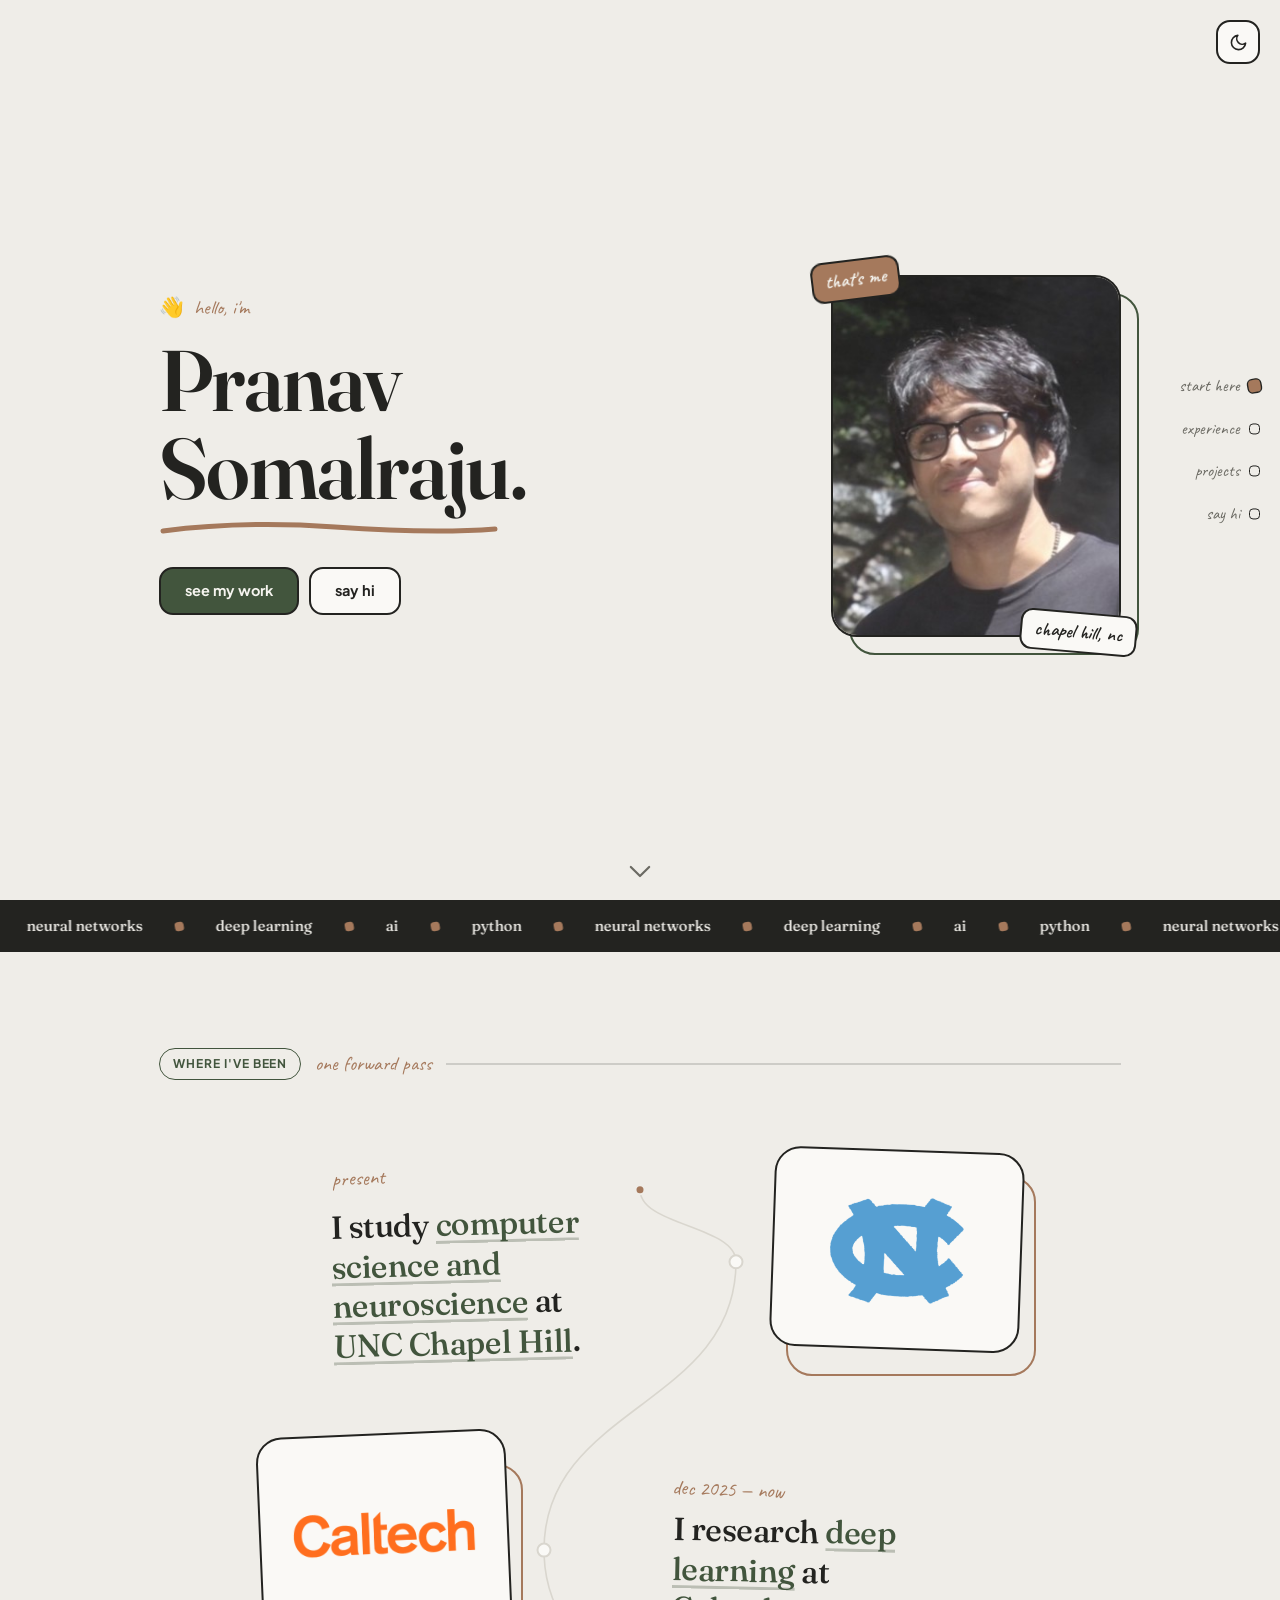
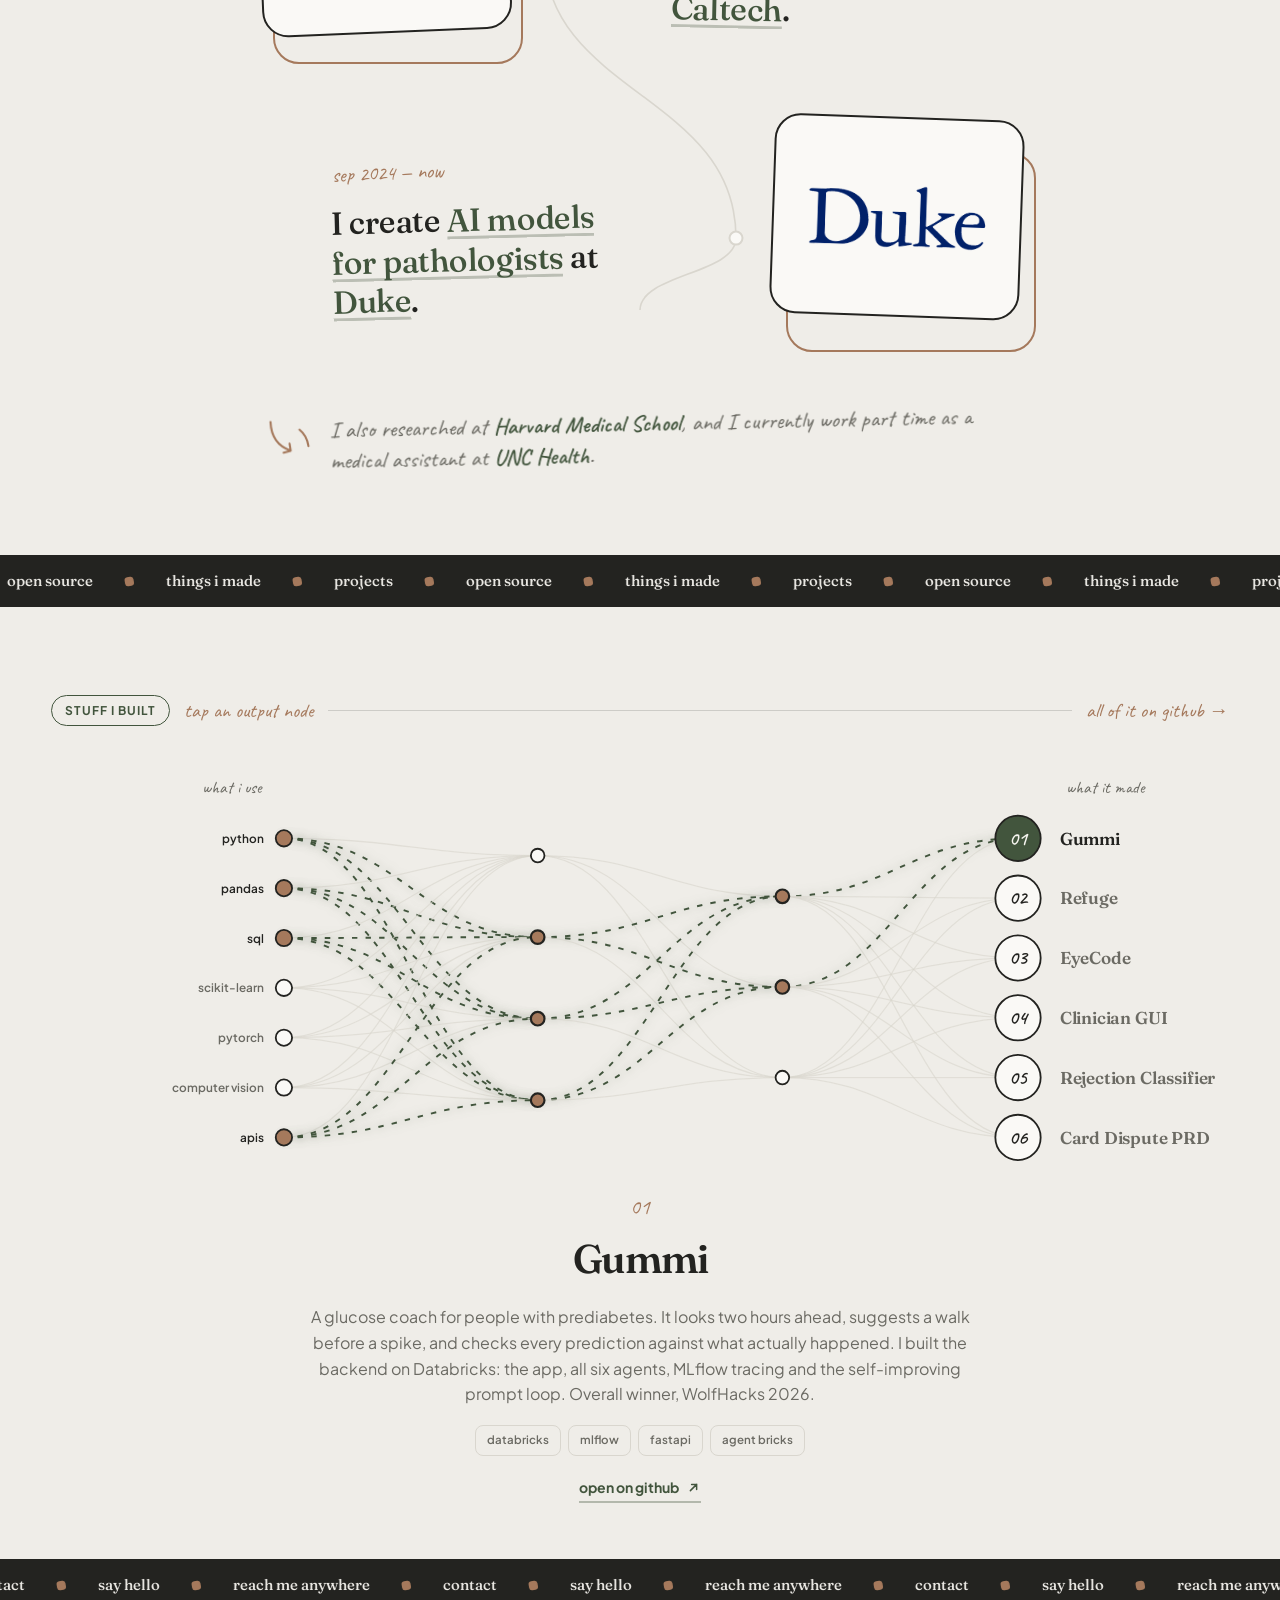
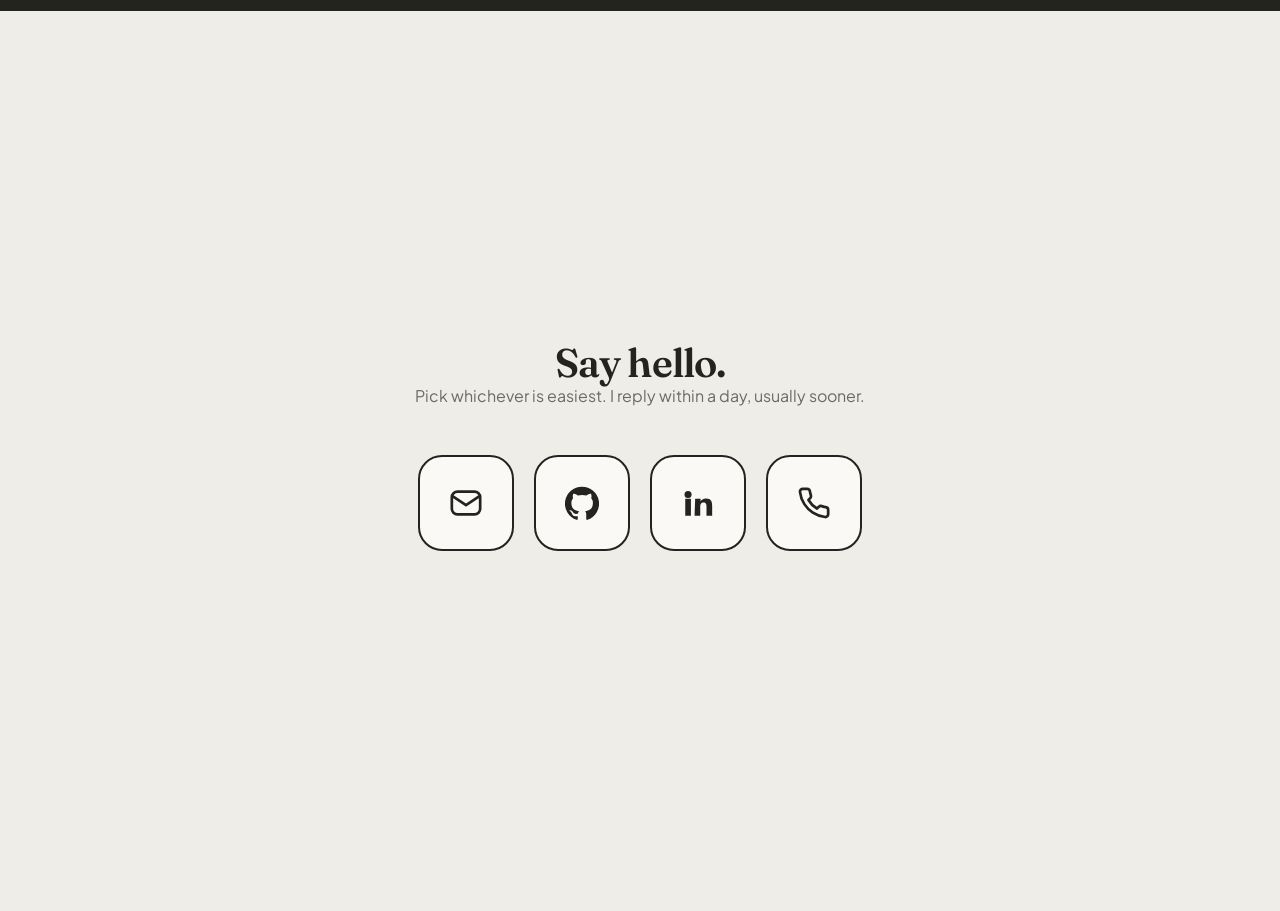
==== commit 02f26b6a: "Add sql as an input feeding Gummi and Refuge sql sits at index 2, between pandas and scikit-learn, s" ====
--- a/index.html
+++ b/index.html
@@ -161,9 +161,9 @@
       <text class="layerlab" id="lab-in" y="26" text-anchor="middle">what i use</text>
       
       <text class="layerlab" id="lab-out" y="26" text-anchor="middle">what it made</text>
-      <path class="edge e-i0-a0" d="M120 76 C246.0 76, 274.0 95, 400 95"/><path class="edge e-i0-a1" d="M120 76 C246.0 76, 274.0 185, 400 185"/><path class="edge e-i0-a2" d="M120 76 C246.0 76, 274.0 275, 400 275"/><path class="edge e-i0-a3" d="M120 76 C246.0 76, 274.0 365, 400 365"/><path class="edge e-i1-a0" d="M120 142 C246.0 142, 274.0 95, 400 95"/><path class="edge e-i1-a1" d="M120 142 C246.0 142, 274.0 185, 400 185"/><path class="edge e-i1-a2" d="M120 142 C246.0 142, 274.0 275, 400 275"/><path class="edge e-i1-a3" d="M120 142 C246.0 142, 274.0 365, 400 365"/><path class="edge e-i2-a0" d="M120 208 C246.0 208, 274.0 95, 400 95"/><path class="edge e-i2-a1" d="M120 208 C246.0 208, 274.0 185, 400 185"/><path class="edge e-i2-a2" d="M120 208 C246.0 208, 274.0 275, 400 275"/><path class="edge e-i2-a3" d="M120 208 C246.0 208, 274.0 365, 400 365"/><path class="edge e-i3-a0" d="M120 274 C246.0 274, 274.0 95, 400 95"/><path class="edge e-i3-a1" d="M120 274 C246.0 274, 274.0 185, 400 185"/><path class="edge e-i3-a2" d="M120 274 C246.0 274, 274.0 275, 400 275"/><path class="edge e-i3-a3" d="M120 274 C246.0 274, 274.0 365, 400 365"/><path class="edge e-i4-a0" d="M120 340 C246.0 340, 274.0 95, 400 95"/><path class="edge e-i4-a1" d="M120 340 C246.0 340, 274.0 185, 400 185"/><path class="edge e-i4-a2" d="M120 340 C246.0 340, 274.0 275, 400 275"/><path class="edge e-i4-a3" d="M120 340 C246.0 340, 274.0 365, 400 365"/><path class="edge e-i5-a0" d="M120 406 C246.0 406, 274.0 95, 400 95"/><path class="edge e-i5-a1" d="M120 406 C246.0 406, 274.0 185, 400 185"/><path class="edge e-i5-a2" d="M120 406 C246.0 406, 274.0 275, 400 275"/><path class="edge e-i5-a3" d="M120 406 C246.0 406, 274.0 365, 400 365"/><path class="edge e-a0-b0" d="M400 95 C521.5 95, 548.5 140, 670 140"/><path class="edge e-a0-b1" d="M400 95 C521.5 95, 548.5 240, 670 240"/><path class="edge e-a0-b2" d="M400 95 C521.5 95, 548.5 340, 670 340"/><path class="edge e-a1-b0" d="M400 185 C521.5 185, 548.5 140, 670 140"/><path class="edge e-a1-b1" d="M400 185 C521.5 185, 548.5 240, 670 240"/><path class="edge e-a1-b2" d="M400 185 C521.5 185, 548.5 340, 670 340"/><path class="edge e-a2-b0" d="M400 275 C521.5 275, 548.5 140, 670 140"/><path class="edge e-a2-b1" d="M400 275 C521.5 275, 548.5 240, 670 240"/><path class="edge e-a2-b2" d="M400 275 C521.5 275, 548.5 340, 670 340"/><path class="edge e-a3-b0" d="M400 365 C521.5 365, 548.5 140, 670 140"/><path class="edge e-a3-b1" d="M400 365 C521.5 365, 548.5 240, 670 240"/><path class="edge e-a3-b2" d="M400 365 C521.5 365, 548.5 340, 670 340"/><path class="edge e-b0-o0" d="M670 140 C787.0 140, 813.0 76, 930 76"/><path class="edge e-b0-o1" d="M670 140 C787.0 140, 813.0 142, 930 142"/><path class="edge e-b0-o2" d="M670 140 C787.0 140, 813.0 208, 930 208"/><path class="edge e-b0-o3" d="M670 140 C787.0 140, 813.0 274, 930 274"/><path class="edge e-b0-o4" d="M670 140 C787.0 140, 813.0 340, 930 340"/><path class="edge e-b0-o5" d="M670 140 C787.0 140, 813.0 406, 930 406"/><path class="edge e-b1-o0" d="M670 240 C787.0 240, 813.0 76, 930 76"/><path class="edge e-b1-o1" d="M670 240 C787.0 240, 813.0 142, 930 142"/><path class="edge e-b1-o2" d="M670 240 C787.0 240, 813.0 208, 930 208"/><path class="edge e-b1-o3" d="M670 240 C787.0 240, 813.0 274, 930 274"/><path class="edge e-b1-o4" d="M670 240 C787.0 240, 813.0 340, 930 340"/><path class="edge e-b1-o5" d="M670 240 C787.0 240, 813.0 406, 930 406"/><path class="edge e-b2-o0" d="M670 340 C787.0 340, 813.0 76, 930 76"/><path class="edge e-b2-o1" d="M670 340 C787.0 340, 813.0 142, 930 142"/><path class="edge e-b2-o2" d="M670 340 C787.0 340, 813.0 208, 930 208"/><path class="edge e-b2-o3" d="M670 340 C787.0 340, 813.0 274, 930 274"/><path class="edge e-b2-o4" d="M670 340 C787.0 340, 813.0 340, 930 340"/><path class="edge e-b2-o5" d="M670 340 C787.0 340, 813.0 406, 930 406"/>
+      <path class="edge e-i0-a0" d="M120 76 C246.0 76, 274.0 95, 400 95"/><path class="edge e-i0-a1" d="M120 76 C246.0 76, 274.0 185, 400 185"/><path class="edge e-i0-a2" d="M120 76 C246.0 76, 274.0 275, 400 275"/><path class="edge e-i0-a3" d="M120 76 C246.0 76, 274.0 365, 400 365"/><path class="edge e-i1-a0" d="M120 131 C246.0 131, 274.0 95, 400 95"/><path class="edge e-i1-a1" d="M120 131 C246.0 131, 274.0 185, 400 185"/><path class="edge e-i1-a2" d="M120 131 C246.0 131, 274.0 275, 400 275"/><path class="edge e-i1-a3" d="M120 131 C246.0 131, 274.0 365, 400 365"/><path class="edge e-i2-a0" d="M120 186 C246.0 186, 274.0 95, 400 95"/><path class="edge e-i2-a1" d="M120 186 C246.0 186, 274.0 185, 400 185"/><path class="edge e-i2-a2" d="M120 186 C246.0 186, 274.0 275, 400 275"/><path class="edge e-i2-a3" d="M120 186 C246.0 186, 274.0 365, 400 365"/><path class="edge e-i3-a0" d="M120 241 C246.0 241, 274.0 95, 400 95"/><path class="edge e-i3-a1" d="M120 241 C246.0 241, 274.0 185, 400 185"/><path class="edge e-i3-a2" d="M120 241 C246.0 241, 274.0 275, 400 275"/><path class="edge e-i3-a3" d="M120 241 C246.0 241, 274.0 365, 400 365"/><path class="edge e-i4-a0" d="M120 296 C246.0 296, 274.0 95, 400 95"/><path class="edge e-i4-a1" d="M120 296 C246.0 296, 274.0 185, 400 185"/><path class="edge e-i4-a2" d="M120 296 C246.0 296, 274.0 275, 400 275"/><path class="edge e-i4-a3" d="M120 296 C246.0 296, 274.0 365, 400 365"/><path class="edge e-i5-a0" d="M120 351 C246.0 351, 274.0 95, 400 95"/><path class="edge e-i5-a1" d="M120 351 C246.0 351, 274.0 185, 400 185"/><path class="edge e-i5-a2" d="M120 351 C246.0 351, 274.0 275, 400 275"/><path class="edge e-i5-a3" d="M120 351 C246.0 351, 274.0 365, 400 365"/><path class="edge e-i6-a0" d="M120 406 C246.0 406, 274.0 95, 400 95"/><path class="edge e-i6-a1" d="M120 406 C246.0 406, 274.0 185, 400 185"/><path class="edge e-i6-a2" d="M120 406 C246.0 406, 274.0 275, 400 275"/><path class="edge e-i6-a3" d="M120 406 C246.0 406, 274.0 365, 400 365"/><path class="edge e-a0-b0" d="M400 95 C521.5 95, 548.5 140, 670 140"/><path class="edge e-a0-b1" d="M400 95 C521.5 95, 548.5 240, 670 240"/><path class="edge e-a0-b2" d="M400 95 C521.5 95, 548.5 340, 670 340"/><path class="edge e-a1-b0" d="M400 185 C521.5 185, 548.5 140, 670 140"/><path class="edge e-a1-b1" d="M400 185 C521.5 185, 548.5 240, 670 240"/><path class="edge e-a1-b2" d="M400 185 C521.5 185, 548.5 340, 670 340"/><path class="edge e-a2-b0" d="M400 275 C521.5 275, 548.5 140, 670 140"/><path class="edge e-a2-b1" d="M400 275 C521.5 275, 548.5 240, 670 240"/><path class="edge e-a2-b2" d="M400 275 C521.5 275, 548.5 340, 670 340"/><path class="edge e-a3-b0" d="M400 365 C521.5 365, 548.5 140, 670 140"/><path class="edge e-a3-b1" d="M400 365 C521.5 365, 548.5 240, 670 240"/><path class="edge e-a3-b2" d="M400 365 C521.5 365, 548.5 340, 670 340"/><path class="edge e-b0-o0" d="M670 140 C787.0 140, 813.0 76, 930 76"/><path class="edge e-b0-o1" d="M670 140 C787.0 140, 813.0 142, 930 142"/><path class="edge e-b0-o2" d="M670 140 C787.0 140, 813.0 208, 930 208"/><path class="edge e-b0-o3" d="M670 140 C787.0 140, 813.0 274, 930 274"/><path class="edge e-b0-o4" d="M670 140 C787.0 140, 813.0 340, 930 340"/><path class="edge e-b0-o5" d="M670 140 C787.0 140, 813.0 406, 930 406"/><path class="edge e-b1-o0" d="M670 240 C787.0 240, 813.0 76, 930 76"/><path class="edge e-b1-o1" d="M670 240 C787.0 240, 813.0 142, 930 142"/><path class="edge e-b1-o2" d="M670 240 C787.0 240, 813.0 208, 930 208"/><path class="edge e-b1-o3" d="M670 240 C787.0 240, 813.0 274, 930 274"/><path class="edge e-b1-o4" d="M670 240 C787.0 240, 813.0 340, 930 340"/><path class="edge e-b1-o5" d="M670 240 C787.0 240, 813.0 406, 930 406"/><path class="edge e-b2-o0" d="M670 340 C787.0 340, 813.0 76, 930 76"/><path class="edge e-b2-o1" d="M670 340 C787.0 340, 813.0 142, 930 142"/><path class="edge e-b2-o2" d="M670 340 C787.0 340, 813.0 208, 930 208"/><path class="edge e-b2-o3" d="M670 340 C787.0 340, 813.0 274, 930 274"/><path class="edge e-b2-o4" d="M670 340 C787.0 340, 813.0 340, 930 340"/><path class="edge e-b2-o5" d="M670 340 C787.0 340, 813.0 406, 930 406"/>
       <g class="node n-hid a0"><circle cx="400" cy="95" r="7.5"/></g><g class="node n-hid a1"><circle cx="400" cy="185" r="7.5"/></g><g class="node n-hid a2"><circle cx="400" cy="275" r="7.5"/></g><g class="node n-hid a3"><circle cx="400" cy="365" r="7.5"/></g><g class="node n-hid b0"><circle cx="670" cy="140" r="7.5"/></g><g class="node n-hid b1"><circle cx="670" cy="240" r="7.5"/></g><g class="node n-hid b2"><circle cx="670" cy="340" r="7.5"/></g>
-      <g class="node n-in i0"><circle cx="120" cy="76" r="9"/><text x="98" y="81" text-anchor="end">python</text></g><g class="node n-in i1"><circle cx="120" cy="142" r="9"/><text x="98" y="147" text-anchor="end">pandas</text></g><g class="node n-in i2"><circle cx="120" cy="208" r="9"/><text x="98" y="213" text-anchor="end">scikit-learn</text></g><g class="node n-in i3"><circle cx="120" cy="274" r="9"/><text x="98" y="279" text-anchor="end">pytorch</text></g><g class="node n-in i4"><circle cx="120" cy="340" r="9"/><text x="98" y="345" text-anchor="end">computer vision</text></g><g class="node n-in i5"><circle cx="120" cy="406" r="9"/><text x="98" y="411" text-anchor="end">apis</text></g>
+      <g class="node n-in i0"><circle cx="120" cy="76" r="9"/><text x="98" y="81" text-anchor="end">python</text></g><g class="node n-in i1"><circle cx="120" cy="131" r="9"/><text x="98" y="136" text-anchor="end">pandas</text></g><g class="node n-in i2"><circle cx="120" cy="186" r="9"/><text x="98" y="191" text-anchor="end">sql</text></g><g class="node n-in i3"><circle cx="120" cy="241" r="9"/><text x="98" y="246" text-anchor="end">scikit-learn</text></g><g class="node n-in i4"><circle cx="120" cy="296" r="9"/><text x="98" y="301" text-anchor="end">pytorch</text></g><g class="node n-in i5"><circle cx="120" cy="351" r="9"/><text x="98" y="356" text-anchor="end">computer vision</text></g><g class="node n-in i6"><circle cx="120" cy="406" r="9"/><text x="98" y="411" text-anchor="end">apis</text></g>
       <g class="node out o0" data-i="0" role="button" tabindex="0" aria-label="Gummi">
       <circle class="ring" cx="930" cy="76" r="27"/>
       <circle class="body" cx="930" cy="76" r="25"/>
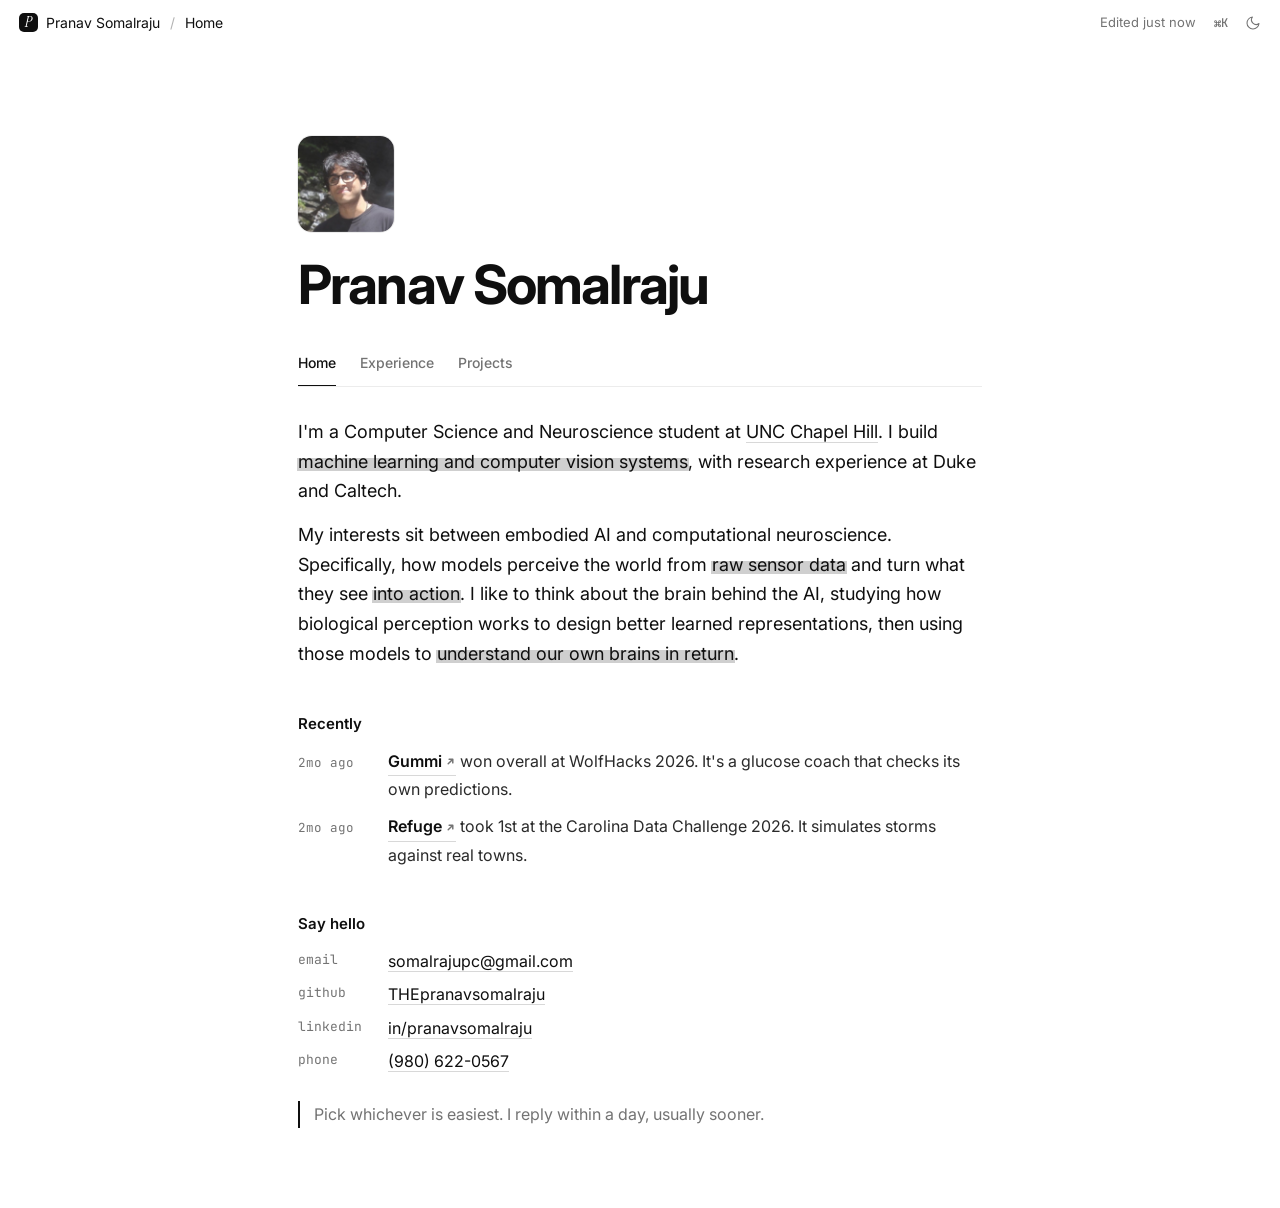
==== commit f449ec27: "Make the redesign the site The document-style redesign moves out of v2/ to the root and replaces the" ====
--- a/index.html
+++ b/index.html
@@ -1,33 +1,23 @@
-<!DOCTYPE html>
-<html lang="en" data-theme="light">
+<!doctype html>
+<html lang="en">
 <head>
-<script>
-document.documentElement.className+=" js";
-// always open at the top: no restored scroll position, no mid-page reload
-if('scrollRestoration' in history)history.scrollRestoration='manual';
-if(location.hash)history.replaceState(null,'',location.pathname+location.search);
-window.scrollTo(0,0);
-addEventListener('DOMContentLoaded',()=>window.scrollTo(0,0));
-addEventListener('load',()=>window.scrollTo(0,0));
-</script>
 <meta charset="utf-8" />
 <meta name="viewport" content="width=device-width, initial-scale=1" />
 <title>Pranav Somalraju</title>
-<meta name="description" content="Pranav Somalraju — computer science and neuroscience at UNC Chapel Hill, deep learning research at Caltech and Duke." />
+<meta name="description" content="Pranav Somalraju — computer science and neuroscience at UNC Chapel Hill. Machine learning and computer vision, with research at Duke and Caltech." />
 
 <link rel="icon" href="/favicon.ico" sizes="any" />
 <link rel="icon" type="image/png" sizes="32x32" href="/favicon-32.png" />
 <link rel="apple-touch-icon" href="/apple-touch-icon.png" />
-<meta name="theme-color" content="#EFEDE8" media="(prefers-color-scheme: light)" />
-<meta name="theme-color" content="#141513" media="(prefers-color-scheme: dark)" />
+<meta name="theme-color" content="#ffffff" media="(prefers-color-scheme: light)" />
+<meta name="theme-color" content="#0d0d0d" media="(prefers-color-scheme: dark)" />
 
-<!-- Social preview. og:url and og:image have to be absolute — crawlers do not
-     reliably resolve relative ones — so both need updating when the custom
-     domain goes live. -->
+<!-- Social preview. og:url and og:image have to be absolute: crawlers do not
+     reliably resolve relative ones. -->
 <meta property="og:type" content="website" />
 <meta property="og:site_name" content="Pranav Somalraju" />
 <meta property="og:title" content="Pranav Somalraju" />
-<meta property="og:description" content="Computer science and neuroscience at UNC Chapel Hill. Deep learning research at Caltech and Duke." />
+<meta property="og:description" content="Computer science and neuroscience at UNC Chapel Hill. Machine learning and computer vision, with research at Duke and Caltech." />
 <meta property="og:url" content="https://pranavsomalraju.dev/" />
 <meta property="og:image" content="https://pranavsomalraju.dev/img/og.png" />
 <meta property="og:image:width" content="1200" />
@@ -35,208 +25,135 @@
 <meta property="og:image:alt" content="Pranav Somalraju" />
 <meta name="twitter:card" content="summary_large_image" />
 <meta name="twitter:title" content="Pranav Somalraju" />
-<meta name="twitter:description" content="Computer science and neuroscience at UNC Chapel Hill. Deep learning research at Caltech and Duke." />
+<meta name="twitter:description" content="Computer science and neuroscience at UNC Chapel Hill. Machine learning and computer vision, with research at Duke and Caltech." />
 <meta name="twitter:image" content="https://pranavsomalraju.dev/img/og.png" />
-
+<script>try{var t=localStorage.getItem('theme');if(t)document.documentElement.dataset.theme=t}catch(e){}</script>
 <link rel="preconnect" href="https://fonts.googleapis.com">
 <link rel="preconnect" href="https://fonts.gstatic.com" crossorigin>
-<link href="https://fonts.googleapis.com/css2?family=Fraunces:opsz,wght@9..144,500;9..144,600;9..144,700&family=Plus+Jakarta+Sans:wght@400;500;600;700;800&family=Caveat:wght@500;600&display=swap" rel="stylesheet">
-<link rel="stylesheet" href="css/styles.css" />
+<link href="https://fonts.googleapis.com/css2?family=Inter:wght@400;500;600;700&family=JetBrains+Mono:wght@400;500&family=Instrument+Serif:ital@0;1&display=swap" rel="stylesheet">
+<link rel="stylesheet" href="/css/styles.css" />
 </head>
 <body>
-<div class="intro" id="intro">
-  <div class="intro-in">
-    <span class="intro-hi">hey there, welcome in</span>
-    <div class="intro-mask"><span class="intro-name">Pranav Somalraju</span></div>
-    <div class="intro-rule"><i></i></div>
+
+<header class="topbar" id="topbar">
+  <nav class="crumbs" aria-label="Breadcrumb">
+    <a class="crumb" href="#home"><span class="mono-p" aria-hidden="true">P</span><span class="crumb-name">Pranav Somalraju</span></a>
+    <span class="slash" aria-hidden="true">/</span>
+    <span class="crumb cur" id="crumb" aria-current="page"></span>
+  </nav>
+  <div class="tb-right">
+    <span class="edited" id="edited"></span>
+    <button class="tb-btn" id="open-palette" aria-label="Commands"><kbd>⌘K</kbd></button>
+    <button class="tb-btn sq" id="theme" aria-label="Switch theme"></button>
   </div>
-  <div class="intro-skip">click anywhere to skip</div>
+</header>
+
+<main class="page">
+  <div class="page-icon"><img src="/portrait.jpg" alt="Pranav Somalraju" width="400" height="400" /></div>
+  <h1 class="title" id="title" aria-label="Pranav Somalraju">Pranav Somalraju</h1>
+
+  <div class="tabs" role="tablist" aria-label="Sections" id="tabs">
+    <button class="tab" role="tab" id="t-home" aria-controls="v-home" data-tab="home">Home</button>
+    <button class="tab" role="tab" id="t-experience" aria-controls="v-experience" data-tab="experience">Experience</button>
+    <button class="tab" role="tab" id="t-projects" aria-controls="v-projects" data-tab="projects">Projects</button>
+    <span class="tab-ink" id="tab-ink" aria-hidden="true"></span>
+  </div>
+
+  <!-- HOME -->
+  <section class="view" id="v-home" role="tabpanel" aria-labelledby="t-home" data-view="home" hidden>
+    <div class="bio" id="bio">
+      <p class="lead">I'm a Computer Science and Neuroscience student at <span class="uni" tabindex="0">UNC Chapel Hill<span class="uni-logo" aria-hidden="true"></span></span>. I build <mark>machine learning and computer vision systems</mark>, with research experience at Duke and Caltech.</p>
+      <p class="lead">My interests sit between embodied AI and computational neuroscience. Specifically, how models perceive the world from <mark>raw sensor data</mark> and turn what they see <mark>into action</mark>. I like to think about the brain behind the AI, studying how biological perception works to design better learned representations, then using those models to <mark>understand our own brains in return</mark>.</p>
+    </div>
+
+    <h2 data-md="##">Recently</h2>
+    <ul class="updates">
+      <li><time class="ago" datetime="2026-10-04">oct 4</time><span><a class="go" href="#projects/gummi">Gummi<svg class="go-ic" viewBox="0 0 12 12" aria-hidden="true"><path d="M3.5 8.5 8.5 3.5M4.5 3.5h4v4"/></svg></a> won overall at WolfHacks 2026. It's a glucose coach that checks its own predictions.</span></li>
+      <li><time class="ago" datetime="2026-09-27">sep 27</time><span><a class="go" href="#projects/refuge">Refuge<svg class="go-ic" viewBox="0 0 12 12" aria-hidden="true"><path d="M3.5 8.5 8.5 3.5M4.5 3.5h4v4"/></svg></a> took 1st at the Carolina Data Challenge 2026. It simulates storms against real towns.</span></li>
+    </ul>
+
+
+    <h2 data-md="##">Say hello</h2>
+    <dl class="contact">
+      <dt>email</dt><dd><a href="mailto:somalrajupc@gmail.com">somalrajupc@gmail.com</a></dd>
+      <dt>github</dt><dd><a href="https://github.com/THEpranavsomalraju" target="_blank" rel="noopener">THEpranavsomalraju</a></dd>
+      <dt>linkedin</dt><dd><a href="https://linkedin.com/in/pranavsomalraju" target="_blank" rel="noopener">in/pranavsomalraju</a></dd>
+      <dt>phone</dt><dd><a href="tel:+19806220567">(980) 622-0567</a></dd>
+    </dl>
+    <blockquote>Pick whichever is easiest. I reply within a day, usually sooner.</blockquote>
+
+    <!-- live from /api/contributions; stays hidden if GitHub can't be reached -->
+    <div class="gh" id="gh" hidden></div>
+
+    <!-- live from /api/listening; stays hidden when Spotify isn't answering -->
+    <div class="ls" id="ls" hidden>
+      <div class="ls-head">
+        <h2 data-md="##">Listening</h2>
+        <div class="ls-nav"><button type="button" id="ls-prev" aria-label="Newer song">←</button><button type="button" id="ls-next" aria-label="Older song">→</button></div>
+      </div>
+      <div id="ls-car"></div>
+    </div>
+
+  </section>
+
+  <!-- EXPERIENCE -->
+  <section class="view" id="v-experience" role="tabpanel" aria-labelledby="t-experience" data-view="experience" hidden>
+    <ol class="tl" id="tl">
+      <li class="tl-i" style="--logo:url(/img/atc.svg);--brand:#56A0D3;--lh:36px;--ar:1.038">
+        <div class="tl-side"><span class="tl-logo" aria-hidden="true"><span class="logo"></span></span><span class="tl-when">sep 2026 — now</span></div>
+        <span class="tl-dot" aria-hidden="true"></span>
+        <div class="tl-body"><h3>App Team Carolina</h3><p><span class="role">Backend developer</span> Luminary team.</p></div>
+      </li>
+      <li class="tl-i" style="--logo:url(/img/caltech.png);--brand:#FF6C0C;--lh:23px;--ar:4.135">
+        <div class="tl-side"><span class="tl-logo" aria-hidden="true"><span class="logo"></span></span><span class="tl-when">dec 2025 — now</span></div>
+        <span class="tl-dot" aria-hidden="true"></span>
+        <div class="tl-body"><h3>Caltech</h3><p><span class="role">Research</span> Deep learning.</p></div>
+      </li>
+      <li class="tl-i" style="--logo:url(/img/duke.png);--brand:#012169;--brand-d:#5b84e6;--lh:30px;--ar:2.886">
+        <div class="tl-side"><span class="tl-logo" aria-hidden="true"><span class="logo"></span></span><span class="tl-when">sep 2024 — now</span></div>
+        <span class="tl-dot" aria-hidden="true"></span>
+        <div class="tl-body"><h3>Duke</h3><p><span class="role">Research</span> AI models for pathologists.</p></div>
+      </li>
+      <li class="tl-i" style="--lh:32px;--ar:1.876">
+        <div class="tl-side"><span class="tl-logo pic" aria-hidden="true"><img class="lt" src="/img/unchealth.svg" alt=""><img class="dk" src="/img/unchealth-dark.svg" alt=""></span><span class="tl-when">now</span></div>
+        <span class="tl-dot" aria-hidden="true"></span>
+        <div class="tl-body"><h3>UNC Health</h3><p><span class="role">Work</span> Medical assistant, part time.</p></div>
+      </li>
+      <li class="tl-i" style="--lh:44px;--ar:0.861">
+        <div class="tl-side"><span class="tl-logo pic" aria-hidden="true"><img src="/img/hms.svg" alt=""></span><span class="tl-when">earlier</span></div>
+        <span class="tl-dot" aria-hidden="true"></span>
+        <div class="tl-body"><h3>Harvard Medical School</h3><p><span class="role">Research</span></p></div>
+      </li>
+    </ol>
+  </section>
+
+  <!-- PROJECTS -->
+  <section class="view" id="v-projects" role="tabpanel" aria-labelledby="t-projects" data-view="projects" hidden>
+    <div class="wide">
+      <svg id="net" viewBox="0 0 1200 440" role="group" aria-label="The tools I use, feeding into the projects they made. Hover or focus a project to read about it."></svg>
+    </div>
+    <article class="detail" id="detail" aria-live="polite"></article>
+  </section>
+
+</main>
+
+<!-- command palette -->
+<div class="palette" id="palette" role="dialog" aria-modal="true" aria-label="Commands" hidden>
+  <div class="pal-box">
+    <div class="pal-in"><input id="pal-q" type="text" placeholder="Jump to a page, a project, or an action…" autocomplete="off" spellcheck="false" aria-controls="pal-list" /><kbd>esc</kbd></div>
+    <div class="pal-list" id="pal-list" role="listbox"></div>
+  </div>
 </div>
 
-<button class="toggle" id="toggle" aria-label="Switch theme">
-  <svg viewBox="0 0 24 24" fill="none" stroke="currentColor" stroke-width="2" stroke-linecap="round" stroke-linejoin="round"><path d="M21 12.8A9 9 0 1111.2 3a7 7 0 009.8 9.8z"/></svg>
-</button>
+<div class="toast" id="toast" role="status" aria-live="polite"></div>
+<div class="ghost" id="ghost" aria-hidden="true">
+  <svg viewBox="0 0 16 20"><path d="M1 1v15l4-3.6 2.6 6 2.4-1-2.6-5.9H13z"/></svg>
+  <span>pranav</span>
+</div>
+<div class="ghost-sel" id="ghost-sel" aria-hidden="true"></div>
 
-<div class="rail">
-  <a href="#top" data-t="top"><span>start here</span><i></i></a>
-  <a href="#work" data-t="work"><span>experience</span><i></i></a>
-  <a href="#projects" data-t="projects"><span>projects</span><i></i></a>
-  <a href="#contact" data-t="contact"><span>say hi</span><i></i></a>
-</div>
-
-<section id="top">
-  <div class="wrap">
-    <div class="hero-grid">
-      <div>
-        <div class="hello scribble fade"><span class="wave">👋</span> hello, i'm</div>
-        <h1>
-          <span class="line"><span>Pranav</span></span>
-          <span class="line l2"><span>Somalraju.</span></span>
-        </h1>
-        <svg class="underline" viewBox="0 0 340 18" aria-hidden="true"><path d="M4 12C58 5 120 4 176 8s110 6 160 2"/></svg>
-        <div class="socials fade f2">
-          <a class="btn primary" href="#projects"><em>see my work</em></a>
-          <a class="btn" href="#contact"><em>say hi</em></a>
-        </div>
-      </div>
-
-      <div class="stack fade f2" id="stack">
-        <span class="sticker top">that's me</span>
-
-        <!-- filled in by /api/now-playing; stays hidden if that isn't set up -->
-        <a class="sticker np" id="np" target="_blank" rel="noopener noreferrer" hidden>
-          <span class="np-tip" id="np-tip" aria-hidden="true"></span>
-          <span class="eq" aria-hidden="true"><i></i><i></i><i></i></span>
-          <span class="np-song" id="np-song"></span>
-        </a>
-
-        <div class="portrait" id="portrait">
-          <img src="portrait.jpg" alt="Pranav Somalraju" />
-        </div>
-        <span class="sticker bottom">chapel hill, nc</span>
-      </div>
-    </div>
-  </div>
-  <a class="scrolldown" id="scrolldown" href="#work" aria-label="scroll down to see more">
-    <svg viewBox="0 0 24 14" fill="none" stroke="currentColor" stroke-width="2.4" stroke-linecap="round" stroke-linejoin="round"><path d="M2 2l10 10L22 2"/></svg>
-  </a>
-</section>
-
-<div class="band"><div class="track" data-dir="1">
-  <span>deep learning</span><i></i><span>ai</span><i></i><span>python</span><i></i><span>neural networks</span><i></i>
-</div></div>
-
-<section id="work">
-  <div class="wrap">
-    <div class="head rev"><span class="label">where i've been</span><span class="scribble">one forward pass</span><span class="rule"></span></div>
-
-    <!-- the signal threading down the timeline; path + stops are measured in JS -->
-    <svg class="spine" aria-hidden="true">
-      <path class="thread"></path>
-      <path class="thread lit"></path>
-      <circle class="pulse" r="4.5"></circle>
-    </svg>
-
-    <div class="row">
-      <div class="text">
-        <span class="year">present</span>
-        <p>I study <span class="hl">computer science and neuroscience</span> at <span class="hl">UNC Chapel Hill</span>.</p>
-      </div>
-      <div class="figure"><div class="plate"><div class="inner"><img class="plate-logo" src="img/unc.png" alt="UNC Chapel Hill" /></div></div></div>
-    </div>
-
-    <div class="row">
-      <div class="text">
-        <span class="year">dec 2025 — now</span>
-        <p>I research <span class="hl">deep learning</span> at <span class="hl">Caltech</span>.</p>
-      </div>
-      <div class="figure"><div class="plate"><div class="inner"><img class="plate-logo wordmark" src="img/caltech.png" alt="Caltech" /></div></div></div>
-    </div>
-
-    <div class="row">
-      <div class="text">
-        <span class="year">sep 2024 — now</span>
-        <p>I create <span class="hl">AI models for pathologists</span> at <span class="hl">Duke</span>.</p>
-      </div>
-      <div class="figure"><div class="plate"><div class="inner"><img class="plate-logo wordmark" src="img/duke.png" alt="Duke" /></div></div></div>
-    </div>
-
-    <div class="footnote rev">
-      <svg viewBox="0 0 60 48" aria-hidden="true"><path d="M6 6c2 16 10 27 26 31M32 37l-8 3M32 37l-2-8M40 12c6 4 10 10 12 18"/></svg>
-      <span>I also researched at <b>Harvard Medical School</b>, and I currently work part time as a medical assistant at <b>UNC Health</b>.</span>
-    </div>
-  </div>
-</section>
-
-<div class="band"><div class="track" data-dir="-1">
-  <span>projects</span><i></i><span>open source</span><i></i><span>things i made</span><i></i>
-</div></div>
-
-<section id="projects">
-  <div class="wrap">
-    <div class="head rev"><span class="label">stuff i built</span><span class="scribble">tap an output node</span><span class="rule"></span><a class="scribble" href="https://github.com/THEpranavsomalraju">all of it on github →</a></div>
-    <div class="net">
-    <div class="graphwrap">
-      <svg class="graph" viewBox="34 4 1150 442" aria-label="projects network">
-      <text class="layerlab" id="lab-in" y="26" text-anchor="middle">what i use</text>
-      
-      <text class="layerlab" id="lab-out" y="26" text-anchor="middle">what it made</text>
-      <path class="edge e-i0-a0" d="M120 76 C246.0 76, 274.0 95, 400 95"/><path class="edge e-i0-a1" d="M120 76 C246.0 76, 274.0 185, 400 185"/><path class="edge e-i0-a2" d="M120 76 C246.0 76, 274.0 275, 400 275"/><path class="edge e-i0-a3" d="M120 76 C246.0 76, 274.0 365, 400 365"/><path class="edge e-i1-a0" d="M120 131 C246.0 131, 274.0 95, 400 95"/><path class="edge e-i1-a1" d="M120 131 C246.0 131, 274.0 185, 400 185"/><path class="edge e-i1-a2" d="M120 131 C246.0 131, 274.0 275, 400 275"/><path class="edge e-i1-a3" d="M120 131 C246.0 131, 274.0 365, 400 365"/><path class="edge e-i2-a0" d="M120 186 C246.0 186, 274.0 95, 400 95"/><path class="edge e-i2-a1" d="M120 186 C246.0 186, 274.0 185, 400 185"/><path class="edge e-i2-a2" d="M120 186 C246.0 186, 274.0 275, 400 275"/><path class="edge e-i2-a3" d="M120 186 C246.0 186, 274.0 365, 400 365"/><path class="edge e-i3-a0" d="M120 241 C246.0 241, 274.0 95, 400 95"/><path class="edge e-i3-a1" d="M120 241 C246.0 241, 274.0 185, 400 185"/><path class="edge e-i3-a2" d="M120 241 C246.0 241, 274.0 275, 400 275"/><path class="edge e-i3-a3" d="M120 241 C246.0 241, 274.0 365, 400 365"/><path class="edge e-i4-a0" d="M120 296 C246.0 296, 274.0 95, 400 95"/><path class="edge e-i4-a1" d="M120 296 C246.0 296, 274.0 185, 400 185"/><path class="edge e-i4-a2" d="M120 296 C246.0 296, 274.0 275, 400 275"/><path class="edge e-i4-a3" d="M120 296 C246.0 296, 274.0 365, 400 365"/><path class="edge e-i5-a0" d="M120 351 C246.0 351, 274.0 95, 400 95"/><path class="edge e-i5-a1" d="M120 351 C246.0 351, 274.0 185, 400 185"/><path class="edge e-i5-a2" d="M120 351 C246.0 351, 274.0 275, 400 275"/><path class="edge e-i5-a3" d="M120 351 C246.0 351, 274.0 365, 400 365"/><path class="edge e-i6-a0" d="M120 406 C246.0 406, 274.0 95, 400 95"/><path class="edge e-i6-a1" d="M120 406 C246.0 406, 274.0 185, 400 185"/><path class="edge e-i6-a2" d="M120 406 C246.0 406, 274.0 275, 400 275"/><path class="edge e-i6-a3" d="M120 406 C246.0 406, 274.0 365, 400 365"/><path class="edge e-a0-b0" d="M400 95 C521.5 95, 548.5 140, 670 140"/><path class="edge e-a0-b1" d="M400 95 C521.5 95, 548.5 240, 670 240"/><path class="edge e-a0-b2" d="M400 95 C521.5 95, 548.5 340, 670 340"/><path class="edge e-a1-b0" d="M400 185 C521.5 185, 548.5 140, 670 140"/><path class="edge e-a1-b1" d="M400 185 C521.5 185, 548.5 240, 670 240"/><path class="edge e-a1-b2" d="M400 185 C521.5 185, 548.5 340, 670 340"/><path class="edge e-a2-b0" d="M400 275 C521.5 275, 548.5 140, 670 140"/><path class="edge e-a2-b1" d="M400 275 C521.5 275, 548.5 240, 670 240"/><path class="edge e-a2-b2" d="M400 275 C521.5 275, 548.5 340, 670 340"/><path class="edge e-a3-b0" d="M400 365 C521.5 365, 548.5 140, 670 140"/><path class="edge e-a3-b1" d="M400 365 C521.5 365, 548.5 240, 670 240"/><path class="edge e-a3-b2" d="M400 365 C521.5 365, 548.5 340, 670 340"/><path class="edge e-b0-o0" d="M670 140 C787.0 140, 813.0 76, 930 76"/><path class="edge e-b0-o1" d="M670 140 C787.0 140, 813.0 142, 930 142"/><path class="edge e-b0-o2" d="M670 140 C787.0 140, 813.0 208, 930 208"/><path class="edge e-b0-o3" d="M670 140 C787.0 140, 813.0 274, 930 274"/><path class="edge e-b0-o4" d="M670 140 C787.0 140, 813.0 340, 930 340"/><path class="edge e-b0-o5" d="M670 140 C787.0 140, 813.0 406, 930 406"/><path class="edge e-b1-o0" d="M670 240 C787.0 240, 813.0 76, 930 76"/><path class="edge e-b1-o1" d="M670 240 C787.0 240, 813.0 142, 930 142"/><path class="edge e-b1-o2" d="M670 240 C787.0 240, 813.0 208, 930 208"/><path class="edge e-b1-o3" d="M670 240 C787.0 240, 813.0 274, 930 274"/><path class="edge e-b1-o4" d="M670 240 C787.0 240, 813.0 340, 930 340"/><path class="edge e-b1-o5" d="M670 240 C787.0 240, 813.0 406, 930 406"/><path class="edge e-b2-o0" d="M670 340 C787.0 340, 813.0 76, 930 76"/><path class="edge e-b2-o1" d="M670 340 C787.0 340, 813.0 142, 930 142"/><path class="edge e-b2-o2" d="M670 340 C787.0 340, 813.0 208, 930 208"/><path class="edge e-b2-o3" d="M670 340 C787.0 340, 813.0 274, 930 274"/><path class="edge e-b2-o4" d="M670 340 C787.0 340, 813.0 340, 930 340"/><path class="edge e-b2-o5" d="M670 340 C787.0 340, 813.0 406, 930 406"/>
-      <g class="node n-hid a0"><circle cx="400" cy="95" r="7.5"/></g><g class="node n-hid a1"><circle cx="400" cy="185" r="7.5"/></g><g class="node n-hid a2"><circle cx="400" cy="275" r="7.5"/></g><g class="node n-hid a3"><circle cx="400" cy="365" r="7.5"/></g><g class="node n-hid b0"><circle cx="670" cy="140" r="7.5"/></g><g class="node n-hid b1"><circle cx="670" cy="240" r="7.5"/></g><g class="node n-hid b2"><circle cx="670" cy="340" r="7.5"/></g>
-      <g class="node n-in i0"><circle cx="120" cy="76" r="9"/><text x="98" y="81" text-anchor="end">python</text></g><g class="node n-in i1"><circle cx="120" cy="131" r="9"/><text x="98" y="136" text-anchor="end">pandas</text></g><g class="node n-in i2"><circle cx="120" cy="186" r="9"/><text x="98" y="191" text-anchor="end">sql</text></g><g class="node n-in i3"><circle cx="120" cy="241" r="9"/><text x="98" y="246" text-anchor="end">scikit-learn</text></g><g class="node n-in i4"><circle cx="120" cy="296" r="9"/><text x="98" y="301" text-anchor="end">pytorch</text></g><g class="node n-in i5"><circle cx="120" cy="351" r="9"/><text x="98" y="356" text-anchor="end">computer vision</text></g><g class="node n-in i6"><circle cx="120" cy="406" r="9"/><text x="98" y="411" text-anchor="end">apis</text></g>
-      <g class="node out o0" data-i="0" role="button" tabindex="0" aria-label="Gummi">
-      <circle class="ring" cx="930" cy="76" r="27"/>
-      <circle class="body" cx="930" cy="76" r="25"/>
-      <text class="num" x="930" y="83" text-anchor="middle">01</text>
-      <text class="cap" x="976" y="83">Gummi</text>
-    </g><g class="node out o1" data-i="1" role="button" tabindex="0" aria-label="Refuge">
-      <circle class="ring" cx="930" cy="142" r="27"/>
-      <circle class="body" cx="930" cy="142" r="25"/>
-      <text class="num" x="930" y="149" text-anchor="middle">02</text>
-      <text class="cap" x="976" y="149">Refuge</text>
-    </g><g class="node out o2" data-i="2" role="button" tabindex="0" aria-label="EyeCode">
-      <circle class="ring" cx="930" cy="208" r="27"/>
-      <circle class="body" cx="930" cy="208" r="25"/>
-      <text class="num" x="930" y="215" text-anchor="middle">03</text>
-      <text class="cap" x="976" y="215">EyeCode</text>
-    </g><g class="node out o3" data-i="3" role="button" tabindex="0" aria-label="Clinician GUI">
-      <circle class="ring" cx="930" cy="274" r="27"/>
-      <circle class="body" cx="930" cy="274" r="25"/>
-      <text class="num" x="930" y="281" text-anchor="middle">04</text>
-      <text class="cap" x="976" y="281">Clinician GUI</text>
-    </g><g class="node out o4" data-i="4" role="button" tabindex="0" aria-label="Rejection Classifier">
-      <circle class="ring" cx="930" cy="340" r="27"/>
-      <circle class="body" cx="930" cy="340" r="25"/>
-      <text class="num" x="930" y="347" text-anchor="middle">05</text>
-      <text class="cap" x="976" y="347">Rejection Classifier</text>
-    </g><g class="node out o5" data-i="5" role="button" tabindex="0" aria-label="Card Dispute PRD">
-      <circle class="ring" cx="930" cy="406" r="27"/>
-      <circle class="body" cx="930" cy="406" r="25"/>
-      <text class="num" x="930" y="413" text-anchor="middle">06</text>
-      <text class="cap" x="976" y="413">Card Dispute PRD</text>
-    </g>
-    </svg>
-    </div>
-      <div class="panel" id="panel">
-        <span class="n" id="p-n">01</span>
-        <h3 id="p-t">EyeCode</h3>
-        <p id="p-d"></p>
-        <div class="tags" id="p-tags"></div>
-        <a class="visit" id="p-link" href="https://github.com/THEpranavsomalraju"><span id="p-link-label">open on github</span> <svg viewBox="0 0 24 24" fill="none" stroke="currentColor" stroke-width="2.4" stroke-linecap="round"><path d="M7 17L17 7M9 7h8v8"/></svg></a>
-      </div>
-  </div>
-</section>
-
-<div class="band"><div class="track" data-dir="1">
-  <span>say hello</span><i></i><span>reach me anywhere</span><i></i><span>contact</span><i></i>
-</div></div>
-
-<section id="contact">
-  <div class="wrap contact">
-    <div class="rev">
-      <h2>Say hello.</h2>
-      <p>Pick whichever is easiest. I reply within a day, usually sooner.</p>
-    </div>
-    <div class="links stagger">
-      <a class="link" href="mailto:somalrajupc@gmail.com" aria-label="email">
-        <span class="fill"></span><span class="tip">email me</span>
-        <svg viewBox="0 0 24 24" fill="none" stroke="currentColor" stroke-width="1.9" stroke-linecap="round" stroke-linejoin="round"><rect x="2" y="4" width="20" height="16" rx="4"/><path d="M3 7.5l9 6 9-6"/></svg>
-      </a>
-      <a class="link" href="https://github.com/THEpranavsomalraju" aria-label="github">
-        <span class="fill"></span><span class="tip">my code</span>
-        <svg viewBox="0 0 24 24" fill="currentColor"><path d="M12 .5a12 12 0 00-3.8 23.4c.6.1.8-.3.8-.6v-2c-3.3.7-4-1.6-4-1.6-.6-1.4-1.4-1.8-1.4-1.8-1.1-.7.1-.7.1-.7 1.2.1 1.9 1.2 1.9 1.2 1.1 1.9 2.9 1.3 3.6 1 .1-.8.4-1.3.8-1.6-2.7-.3-5.5-1.3-5.5-5.9 0-1.3.5-2.4 1.2-3.2-.1-.3-.5-1.5.1-3.2 0 0 1-.3 3.3 1.2a11.5 11.5 0 016 0c2.3-1.5 3.3-1.2 3.3-1.2.6 1.7.2 2.9.1 3.2.8.8 1.2 1.9 1.2 3.2 0 4.6-2.8 5.6-5.5 5.9.4.4.8 1.1.8 2.2v3.3c0 .3.2.7.8.6A12 12 0 0012 .5z"/></svg>
-      </a>
-      <a class="link" href="https://linkedin.com/in/pranavsomalraju" aria-label="linkedin">
-        <span class="fill"></span><span class="tip">the professional one</span>
-        <svg viewBox="0 0 24 24" fill="currentColor"><path d="M4.98 3.5a2.5 2.5 0 11-.02 5 2.5 2.5 0 01.02-5zM3 9h4v12H3zM10 9h3.8v1.7h.05c.53-.95 1.83-1.95 3.77-1.95C21.4 8.75 22 11 22 14.1V21h-4v-6.1c0-1.45-.03-3.3-2.05-3.3-2.05 0-2.37 1.57-2.37 3.2V21h-4z"/></svg>
-      </a>
-      <a class="link" href="tel:+19806220567" aria-label="phone">
-        <span class="fill"></span><span class="tip">(980) 622-0567</span>
-        <svg viewBox="0 0 24 24" fill="none" stroke="currentColor" stroke-width="1.9" stroke-linecap="round" stroke-linejoin="round"><path d="M22 16.9v3a2 2 0 01-2.2 2 19.8 19.8 0 01-8.6-3.1 19.5 19.5 0 01-6-6A19.8 19.8 0 012.1 4.2 2 2 0 014.1 2h3a2 2 0 012 1.7c.1 1 .4 1.9.7 2.8a2 2 0 01-.5 2.1L8.1 9.9a16 16 0 006 6l1.3-1.2a2 2 0 012.1-.5c.9.3 1.8.6 2.8.7a2 2 0 011.7 2z"/></svg>
-      </a>
-    </div>
-  </div>
-</section>
-<script src="js/script.js"></script>
+<script src="/js/skyline.js"></script>
+<script src="/js/squeeze.js"></script>
+<script src="/js/app.js"></script>
 </body>
-</html>+</html>
--- a/css/styles.css
+++ b/css/styles.css
@@ -1,380 +1,351 @@
+/* ───────────────────────── tokens ───────────────────────── */
 :root{
-  --bg:#EFEDE8;
-  --surface:#FAF9F6;
-  --surface-2:#E4E2DA;
-  --ink:#232320;
-  --muted:#6B6A63;
-  --line:#D9D6CE;
-  --accent:#42553D;
-  --clay:#A5795C;
-  --on-accent:#F5F4EF;
-  --band:#232320;
-  --band-ink:#EFEDE8;
-  --r:18px;
-  --r-lg:26px;
-  --maxw:1010px;
-  --nav:62px;
-}
-[data-theme="dark"]{
-  --bg:#141513;
-  --surface:#1B1D18;
-  --surface-2:#22241E;
-  --ink:#E9E8E1;
-  --muted:#8E8D83;
-  --line:#2A2C25;
-  --accent:#8AA07C;
-  --clay:#BD9375;
-  --on-accent:#141513;
-  --band:#E9E8E1;
-  --band-ink:#141513;
-}
-
-*{box-sizing:border-box}
-html{scroll-behavior:smooth}
-body{margin:0;background:var(--bg);color:var(--ink);
-  font-family:"Plus Jakarta Sans",system-ui,sans-serif;font-size:16px;line-height:1.62;-webkit-font-smoothing:antialiased}
+  --bg:#ffffff; --bg-2:#f6f6f5;
+  --ink:#0f0f0f; --ink-2:#2a2a2a; --muted:#737373; --faint:#b3b3b3;
+  --line:#ececec; --line-2:#d8d8d8;
+  --hover:rgba(15,15,15,.045); --hover-2:rgba(15,15,15,.08);
+  --shadow:0 0 0 1px rgba(15,15,15,.06),0 12px 32px -8px rgba(15,15,15,.18),0 2px 6px rgba(15,15,15,.05);
+  --scrim:rgba(15,15,15,.14);
+  --sans:"Inter",ui-sans-serif,system-ui,-apple-system,"Segoe UI",sans-serif;
+  --mono:"JetBrains Mono",ui-monospace,SFMono-Regular,Menlo,monospace;
+  --serif:"Instrument Serif",Georgia,serif;
+  --ease:cubic-bezier(.2,.8,.2,1);
+  color-scheme:light;
+}
+@media (prefers-color-scheme:dark){
+  :root:not([data-theme="light"]){
+    --bg:#0d0d0d; --bg-2:#151515;
+    --ink:#f1f1f1; --ink-2:#d6d6d6; --muted:#8c8c8c; --faint:#4d4d4d;
+    --line:#212121; --line-2:#323232;
+    --hover:rgba(255,255,255,.05); --hover-2:rgba(255,255,255,.09);
+    --shadow:0 0 0 1px rgba(255,255,255,.08),0 18px 44px -10px rgba(0,0,0,.75);
+    --scrim:rgba(0,0,0,.45);
+    color-scheme:dark;
+  }
+  :root:not([data-theme="light"]) .tl-i{--b:var(--brand-d,var(--brand))}
+}
+:root[data-theme="dark"]{
+  --bg:#0d0d0d; --bg-2:#151515;
+  --ink:#f1f1f1; --ink-2:#d6d6d6; --muted:#8c8c8c; --faint:#4d4d4d;
+  --line:#212121; --line-2:#323232;
+  --hover:rgba(255,255,255,.05); --hover-2:rgba(255,255,255,.09);
+  --shadow:0 0 0 1px rgba(255,255,255,.08),0 18px 44px -10px rgba(0,0,0,.75);
+  --scrim:rgba(0,0,0,.45);
+  color-scheme:dark;
+}
+:root[data-theme="dark"] .tl-i{--b:var(--brand-d,var(--brand))}
+
+/* ───────────────────────── base ───────────────────────── */
+*,*::before,*::after{box-sizing:border-box}
+[hidden]{display:none!important}
+html{-webkit-text-size-adjust:100%}
+body{margin:0;background:var(--bg);color:var(--ink);font:16px/1.7 var(--sans);
+  -webkit-font-smoothing:antialiased;text-rendering:optimizeLegibility;overflow-x:hidden}
+::selection{background:var(--ink);color:var(--bg)}
 a{color:inherit;text-decoration:none}
-h1,h2{font-family:Fraunces,Georgia,serif;font-weight:600;letter-spacing:-.02em;line-height:1.02;margin:0}
-h1{font-size:clamp(46px,8.4vw,86px)}
-h2{font-size:clamp(28px,4.2vw,40px)}
-h3{font-size:19px;font-weight:700;letter-spacing:-.02em;margin:0}
-p{margin:0 0 16px}
-.wrap{max-width:var(--maxw);margin:0 auto;padding:0 24px;width:100%}
-.scribble{font-family:Caveat,cursive;font-size:20px;color:var(--clay);line-height:1.1}
-.label{display:inline-flex;align-items:center;gap:7px;font-size:12px;font-weight:700;letter-spacing:.08em;text-transform:uppercase;
-  color:var(--accent);border:1.5px solid var(--accent);border-radius:999px;padding:5px 13px}
-
-/* intro curtain */
-.intro{position:fixed;inset:0;z-index:200;background:var(--bg);display:grid;place-items:center;
-  transition:transform 1.1s cubic-bezier(.65,0,.35,1)}
-.intro.done{transform:translateY(-101%)}
-.intro-in{text-align:center;padding:0 24px;transition:opacity .45s ease,transform .6s cubic-bezier(.16,1,.3,1)}
-.intro.done .intro-in{opacity:0;transform:translateY(-16px)}
-.intro-hi{display:block;font-family:Caveat,cursive;font-size:26px;color:var(--clay);opacity:0;
-  animation:iFade .6s ease .15s forwards}
-.intro-mask{overflow:hidden;padding-bottom:4px;margin-top:2px}
-.intro-name{display:block;font-family:Fraunces,serif;font-size:clamp(38px,7vw,74px);font-weight:600;letter-spacing:-.03em;
-  line-height:1.05;transform:translateY(110%);animation:iRise .95s cubic-bezier(.16,1,.3,1) .3s forwards}
-.intro-rule{width:min(280px,62vw);height:3px;background:var(--line);margin:26px auto 0;overflow:hidden;border-radius:3px}
-.intro-rule i{display:block;height:100%;width:100%;background:var(--clay);transform:scaleX(0);transform-origin:left;
-  animation:iFill 1.25s cubic-bezier(.55,0,.25,1) .35s forwards}
-.intro-skip{position:fixed;bottom:26px;left:0;right:0;text-align:center;font-family:Caveat,cursive;font-size:18px;
-  color:var(--muted);opacity:0;animation:iFade .5s ease 1.1s forwards}
-@keyframes iFade{to{opacity:1}}
-@keyframes iRise{to{transform:none}}
-@keyframes iFill{to{transform:scaleX(1)}}
-body.locked{overflow:hidden}
-body.locked .line > *,body.locked .fade,body.locked .underline path{animation-play-state:paused}
-@media(prefers-reduced-motion:reduce){
-  .intro{display:none}
-}
-
-.toggle{position:fixed;top:20px;right:20px;z-index:95;width:44px;height:44px;border-radius:14px;border:2px solid var(--ink);
-  background:var(--surface);color:var(--ink);cursor:pointer;display:grid;place-items:center;
-  transition:transform .35s cubic-bezier(.16,1,.3,1),background .3s,color .3s}
-.toggle:hover{background:var(--clay);color:var(--on-accent);transform:rotate(-12deg)}
-.toggle svg{width:19px;height:19px}
-@media(max-width:700px){.toggle{top:14px;right:14px;width:40px;height:40px}}
-
-.rail{position:fixed;right:20px;top:50%;transform:translateY(-50%);z-index:80;display:flex;flex-direction:column;gap:15px;align-items:flex-end}
-.rail a{display:flex;align-items:center;gap:9px}
-.rail i{display:block;width:11px;height:11px;border-radius:4px;border:1.5px solid var(--ink);background:transparent;transition:.3s}
-.rail a.on i{background:var(--clay);transform:rotate(-10deg) scale(1.35)}
-.rail span{font-family:Caveat,cursive;font-size:17px;color:var(--muted);opacity:0;transform:translateX(6px);transition:.3s}
-.rail a:hover span,.rail a.on span{opacity:1;transform:none}
-@media(max-width:1180px){.rail{display:none}}
-
-section{min-height:100vh;padding:96px 0 84px;display:flex;flex-direction:column;justify-content:center}
-.head{display:flex;align-items:center;gap:14px;margin-bottom:38px;flex-wrap:wrap}
-.head .rule{height:1.5px;background:var(--ink);flex:1;opacity:.16}
-
-.band{background:var(--band);color:var(--band-ink);overflow:hidden;padding:13px 0;border-top:1.5px solid var(--ink);border-bottom:1.5px solid var(--ink)}
-.band .track{display:flex;width:max-content;white-space:nowrap;will-change:transform}
-.band .track > *{margin-right:32px;flex:none}
-.band .track span{font-family:Fraunces,serif;font-size:15px;font-weight:500}
-.band .track i{width:9px;height:9px;border-radius:3px;background:var(--clay);flex:none;align-self:center;transform:rotate(-10deg)}
-
-/* hero */
-.line{overflow:hidden;padding-bottom:2px}
-.line > *{display:block;transform:translateY(110%);animation:rise .95s cubic-bezier(.16,1,.3,1) .2s forwards}
-.l2 > *{animation-delay:.32s}
-@keyframes rise{to{transform:none}}
-.fade{opacity:0;animation:fade .8s ease .62s forwards}
-.fade.f2{animation-delay:.82s}
-@keyframes fade{to{opacity:1}}
-.hero-grid{display:grid;grid-template-columns:1fr 290px;gap:70px;align-items:center}
-@media(max-width:900px){.hero-grid{grid-template-columns:1fr;gap:56px}}
-.hello{display:flex;align-items:center;gap:10px;margin-bottom:18px}
-.wave{display:inline-block;transform-origin:70% 70%;animation:wave 3.2s ease-in-out infinite}
-@keyframes wave{0%,60%,100%{transform:rotate(0)}68%{transform:rotate(16deg)}76%{transform:rotate(-8deg)}84%{transform:rotate(12deg)}}
-.underline{display:block;width:min(340px,80%);margin-top:6px;overflow:visible}
-.underline path{fill:none;stroke:var(--clay);stroke-width:5;stroke-linecap:round;stroke-dasharray:420;stroke-dashoffset:420;animation:draw 1.1s cubic-bezier(.16,1,.3,1) .95s forwards}
-@keyframes draw{to{stroke-dashoffset:0}}
-.lede{font-size:17.5px;color:var(--muted);max-width:48ch;margin-top:22px}
-.lede strong{color:var(--ink);font-weight:600;box-shadow:inset 0 -8px 0 color-mix(in srgb,var(--clay) 26%,transparent)}
-.socials{display:flex;gap:10px;margin-top:30px;flex-wrap:wrap;align-items:center}
-.btn{display:inline-flex;align-items:center;gap:8px;height:48px;padding:0 24px;border-radius:14px;border:2px solid var(--ink);
-  background:var(--surface);font-size:14.5px;font-weight:700;position:relative;overflow:hidden;transition:color .25s}
-.btn em{position:relative;z-index:1;font-style:normal;display:flex;align-items:center;gap:8px}
-.btn::after{content:"";position:absolute;inset:0;background:var(--clay);transform:translateY(101%);transition:transform .34s cubic-bezier(.16,1,.3,1)}
-.btn:hover{color:var(--on-accent)}
-.btn:hover::after{transform:none}
-.btn.primary{background:var(--accent);color:var(--on-accent)}
-.btn.primary::after{background:var(--clay)}
-
-/* scroll cue */
-#top{position:relative}
-.scrolldown{position:absolute;left:50%;bottom:22px;transform:translateX(-50%);z-index:5;opacity:0;color:var(--muted);
-  animation:bob 2.2s ease-in-out infinite,fade .8s ease .95s forwards;
-  transition:opacity .5s ease,color .3s}
-.scrolldown svg{display:block;width:22px;height:13px}
-.scrolldown:hover{color:var(--clay)}
-.scrolldown.hide{opacity:0;pointer-events:none}
-@media(max-width:700px){.scrolldown{bottom:14px}}
-@media(max-height:680px){.scrolldown{display:none}}
-
-/* photo stack */
-.stack{position:relative;perspective:900px}
-.stack::before{content:"";position:absolute;inset:18px -18px -18px 18px;border:2px solid var(--accent);border-radius:var(--r-lg);
-  transition:inset .55s cubic-bezier(.16,1,.3,1);pointer-events:none}
-.stack:hover::before{inset:9px -9px -9px 9px}
-.portrait{position:relative;border:2px solid var(--ink);border-radius:var(--r-lg);overflow:hidden;background:var(--surface-2);
-  transition:transform .3s ease-out;transform-style:preserve-3d}
-.portrait img{display:block;width:100%;aspect-ratio:4/5;object-fit:cover;object-position:50% 26%;filter:saturate(.94);
-  transform:scale(1.03);transition:transform .9s cubic-bezier(.16,1,.3,1)}
-.portrait:hover img{transform:scale(1.09)}
-.sticker{position:absolute;z-index:3;font-family:Caveat,cursive;font-size:19px;font-weight:600;
-  background:var(--clay);color:var(--on-accent);border:2px solid var(--ink);border-radius:12px;padding:3px 12px;
-  transform:rotate(-7deg);transition:transform .4s cubic-bezier(.16,1,.3,1)}
-.sticker.top{top:-16px;left:-20px}
-.sticker.bottom{bottom:-16px;right:-16px;background:var(--surface);color:var(--ink);transform:rotate(5deg)}
-.stack:hover .sticker.top{transform:rotate(3deg) translateY(-3px)}
-.stack:hover .sticker.bottom{transform:rotate(-4deg) translateY(3px)}
-
-/* now playing — top right. One line, same weight as the other stickers, and
-   narrow enough to clear "that's me" on the opposite corner. The bars carry
-   the live/last-played state; the tip on hover spells it out with the artist. */
-.sticker.np{top:-20px;right:-32px;display:flex;align-items:center;gap:7px;
-  max-width:min(202px,68%);padding:3px 13px 3px 10px;transform:rotate(4deg);
-  background:var(--surface);color:var(--ink)}
-.sticker.np[hidden]{display:none}
-.stack:hover .sticker.np{transform:rotate(-1deg) translateY(-3px)}
-.sticker.np:hover{transform:rotate(-3deg) translateY(-5px)}
-/* overflow:hidden gives us the ellipsis, but it also clips at the content box —
-   and Caveat is slanted, so the last glyph's flourish overhangs its advance
-   width and loses its tail. The padding gives that overhang somewhere to sit. */
-.np-song{min-width:0;white-space:nowrap;overflow:hidden;text-overflow:ellipsis;
-  padding:1px 4px 1px 1px;margin:-1px -4px -1px -1px;line-height:1.5}
-.eq{display:flex;align-items:flex-end;gap:2.5px;height:14px;flex:none}
-.eq i{width:3px;border-radius:2px;background:var(--accent);height:35%;
-  animation:eq .95s ease-in-out infinite}
-.eq i:nth-child(2){animation-delay:.28s}
-.eq i:nth-child(3){animation-delay:.54s}
-@keyframes eq{0%,100%{height:32%}50%{height:100%}}
-.np.past .eq i{animation:none;height:42%;background:var(--muted)}
-/* centred over the pill, and allowed to wrap — a long artist list should run
-   onto a second line rather than truncate. width:max-content keeps a short
-   one from stretching to the cap. */
-.np-tip{position:absolute;bottom:calc(100% + 8px);left:50%;width:max-content;max-width:200px;
-  font-family:Caveat,cursive;font-size:17px;line-height:1.18;color:var(--clay);text-align:center;
-  opacity:0;pointer-events:none;transform:translate(-50%,6px) rotate(3deg);
-  transition:opacity .3s,transform .3s cubic-bezier(.16,1,.3,1)}
-.sticker.np:hover .np-tip{opacity:1;transform:translate(-50%,0) rotate(3deg)}
-
-/* narrower windows put the portrait close to the edge, where a centred tip
-   would spill off-screen — anchor it to the pill's right edge instead */
-@media(max-width:1180px){
-  .sticker.np{right:-10px}
-  .np-tip{left:auto;right:0;transform:translate(0,6px) rotate(3deg)}
-  .sticker.np:hover .np-tip{transform:translate(0,0) rotate(3deg)}
-}
-@media(max-width:520px){
-  .sticker.np{max-width:74%}
-  .np-tip{max-width:170px;font-size:16px}
-}
-
-/* experience */
-.row{display:grid;grid-template-columns:1fr 1fr;align-items:center;gap:64px;padding:44px 0}
-.row:nth-child(even) .figure{order:-1}
-.row .text{max-width:23ch}
-.row:nth-child(odd) .text{justify-self:end}
-.year{display:inline-block;font-family:Caveat,cursive;font-size:21px;color:var(--clay);margin-bottom:8px;transform-origin:left center}
-.row p{font-family:Fraunces,serif;font-size:clamp(23px,3vw,32px);font-weight:500;line-height:1.24;letter-spacing:-.015em;margin:0;
-  transition:transform .45s cubic-bezier(.16,1,.3,1)}
-.row:nth-child(odd) p{transform:rotate(-1.5deg)}
-.row:nth-child(even) p{transform:rotate(1.2deg)}
-.row:nth-child(odd) .year{transform:rotate(-2.5deg)}
-.row:nth-child(even) .year{transform:rotate(2deg)}
-.row:nth-child(odd) .plate .inner{transform:rotate(2deg)}
-.row:nth-child(even) .plate .inner{transform:rotate(-2.4deg)}
-.row:nth-child(odd) .plate:hover .inner,.row:nth-child(even) .plate:hover .inner{transform:rotate(0) translateY(-6px)}
-.row p .hl{color:var(--accent);box-shadow:inset 0 -3px 0 color-mix(in srgb,var(--accent) 30%,transparent);transition:box-shadow .3s;cursor:default}
-.row p .hl:hover{box-shadow:inset 0 -26px 0 color-mix(in srgb,var(--accent) 16%,transparent)}
-.figure{display:flex;justify-content:center}
-.plate{position:relative;width:min(250px,68vw)}
-.plate::before{content:"";position:absolute;inset:14px -14px -14px 14px;border:2px solid var(--clay);border-radius:var(--r-lg);
-  transition:inset .55s cubic-bezier(.16,1,.3,1)}
-.plate:hover::before{inset:7px -7px -7px 7px}
-.plate .inner{position:relative;aspect-ratio:5/4;border:2px solid var(--ink);border-radius:var(--r-lg);background:var(--surface);
-  display:grid;place-items:center;overflow:hidden;transition:transform .45s cubic-bezier(.16,1,.3,1)}
-.plate:hover .inner{transform:translateY(-5px)}
-.plate-logo{max-width:64%;max-height:60%;width:auto;height:auto;object-fit:contain;
-  transition:transform .5s cubic-bezier(.16,1,.3,1)}
-.plate-logo.wordmark{max-width:82%;max-height:42%}
-.plate:hover .plate-logo{transform:scale(1.08) rotate(-3deg)}
-@media(max-width:820px){
-  .row{grid-template-columns:1fr;gap:34px;padding:34px 0}
-  .row:nth-child(even) .figure{order:0}
-  .row:nth-child(odd) .text{justify-self:start}
-  .row .text{max-width:26ch}
-  .figure{justify-content:flex-start;padding-left:8px}
-  .plate{width:min(200px,56vw)}
-}
-
-/* experience — the forward pass threading down the timeline.
-   JS measures the path and the stop positions from the real row layout. */
-#work .wrap{position:relative}
-#work .head,#work .row,#work .footnote{position:relative;z-index:1}
-.spine{position:absolute;inset:0;width:100%;height:100%;pointer-events:none;z-index:0;overflow:visible}
-.thread{fill:none;stroke:var(--line);stroke-width:1.6}
-.thread.lit{stroke:var(--accent);stroke-width:2.4;stroke-linecap:round}
-.stop{fill:var(--surface);stroke:var(--line);stroke-width:2;
-  transition:fill .45s ease,stroke .45s ease,r .5s cubic-bezier(.2,1.4,.4,1)}
-.stop.on{fill:var(--clay);stroke:var(--ink)}
-.pulse{fill:var(--clay);stroke:var(--bg);stroke-width:2;opacity:0;transition:opacity .35s ease}
-.pulse.on{opacity:1}
-@media(max-width:900px){.spine{display:none}}
-
-/* experience footnote */
-.footnote{display:flex;align-items:flex-start;gap:14px;max-width:64ch;margin:26px auto 0;padding-left:8px;
-  transform:rotate(-1.2deg)}
-.footnote svg{flex:none;width:52px;height:44px;margin-top:2px;color:var(--clay);transform:rotate(6deg)}
-.footnote svg path{fill:none;stroke:currentColor;stroke-width:2.4;stroke-linecap:round;stroke-linejoin:round;
-  stroke-dasharray:150;stroke-dashoffset:150;transition:stroke-dashoffset 1s cubic-bezier(.16,1,.3,1) .2s}
-.footnote.in svg path{stroke-dashoffset:0}
-.footnote span{font-family:Caveat,cursive;font-size:23px;line-height:1.35;color:var(--muted)}
-.footnote b{font-weight:600;color:var(--accent)}
-@media(max-width:620px){.footnote svg{width:40px}.footnote span{font-size:20px}}
-
-/* projects — network */
-#projects{display:flex;flex-direction:column;justify-content:center;padding:88px 0 56px;min-height:100vh}
-#projects > .wrap{max-width:min(1500px,100%);padding:0 clamp(24px,4vw,64px)}
-.graph.measuring .ring{display:none}
-.net{display:block;margin-top:22px}
-.graphwrap{width:100%;margin:0 0 22px}
-.graph{width:100%;max-width:1500px;max-height:min(62vh,620px);height:auto;overflow:visible;display:block;
-  margin:0 auto;touch-action:manipulation}
-@media(max-width:820px){.graph{max-height:none}.graphwrap{padding:0 12px}}
-.edge{fill:none;stroke:var(--line);stroke-width:1.4;opacity:.6;transition:stroke .35s ease,opacity .35s ease,stroke-width .35s ease}
-.edge.lit{stroke:var(--accent);opacity:1;stroke-width:2.1;stroke-dasharray:6 9;animation:flow .9s linear infinite;
-  filter:drop-shadow(0 0 5px color-mix(in srgb,var(--accent) 55%,transparent))}
-.edge.blip{stroke:var(--clay);opacity:.85;stroke-dasharray:3 26;animation:flow 1.4s linear 1}
-@keyframes flow{to{stroke-dashoffset:-30}}
-.node circle{fill:var(--surface);stroke:var(--ink);stroke-width:2;transition:fill .35s ease,r .4s cubic-bezier(.16,1,.3,1)}
-.node text{font-family:"Plus Jakarta Sans",sans-serif;font-size:13px;font-weight:600;fill:var(--muted);transition:fill .3s}
-.n-hid{transform-box:fill-box;transform-origin:center;animation:bob 4.5s ease-in-out infinite}
-.n-hid:nth-of-type(2n){animation-duration:5.6s;animation-delay:-1.4s}
-.n-hid:nth-of-type(3n){animation-duration:6.4s;animation-delay:-2.7s}
-@keyframes bob{0%,100%{transform:translateY(-3px)}50%{transform:translateY(3px)}}
-.n-in{cursor:pointer}
-.n-in.lit circle,.n-hid.lit circle{fill:var(--clay)}
-.n-in.lit text{fill:var(--ink)}
-.n-hid.lit circle{stroke-width:2.4}
-.out{cursor:pointer}
-.out:focus{outline:none}
-.out:focus-visible{outline:2px solid var(--clay);outline-offset:6px;border-radius:50%}
-.out .body{fill:var(--surface)}
-.out .num{font-family:Caveat,cursive;font-size:22px;fill:var(--ink);font-weight:600}
-.out .cap{font-family:Fraunces,serif;font-size:19px;font-weight:600;fill:var(--muted);letter-spacing:-.01em;transition:fill .3s}
-.out.on .body{fill:var(--accent)}
-.out.on .num{fill:var(--on-accent)}
-.out.on .cap{fill:var(--ink)}
-.out:hover .body{fill:var(--clay)}
-.out:hover .num{fill:var(--on-accent)}
-.out .ring{fill:none;stroke:var(--accent);stroke-width:2;opacity:0;transform-box:fill-box;transform-origin:center}
-.layerlab{font-family:Caveat,cursive;font-size:19px;fill:var(--muted)}
-
-/* build-in: scattered points drift in from nowhere, then the edges knit them
-   together. JS sets --dash (each path's own length), --dx/--dy (where that node
-   starts out) and --d (its cue), so no two runs land the same way. */
-.graph{transition:opacity .35s ease}
-.graph.idle{opacity:0}
-.graph.building{pointer-events:none}
-.graph.building .edge{stroke-dasharray:var(--dash);stroke-dashoffset:var(--dash);
-  animation:drawEdge .6s cubic-bezier(.33,1,.68,1) var(--d) forwards}
-@keyframes drawEdge{to{stroke-dashoffset:0}}
-.graph.building .n-in circle,
-.graph.building .n-hid circle,
-.graph.building .out .body{transform-box:fill-box;transform-origin:center;
-  transform:translate(var(--dx),var(--dy)) scale(.2);opacity:0;
-  animation:gather .8s cubic-bezier(.2,.9,.25,1) var(--d) forwards}
-@keyframes gather{
-  from{transform:translate(var(--dx),var(--dy)) scale(.2);opacity:0}
-  35%{opacity:1}
-  to{transform:none;opacity:1}}
-.graph.building .n-in text,
-.graph.building .out .num,
-.graph.building .out .cap,
-.graph.building .layerlab{opacity:0;animation:fade .45s ease var(--d) forwards}
-
-/* readout sits under the net */
-.panel{width:100%;max-width:760px;margin:0 auto;text-align:center;
-  transition:opacity .28s ease,transform .38s cubic-bezier(.16,1,.3,1)}
-.panel.swap{opacity:0;transform:translateY(10px)}
-.panel .n{font-family:Caveat,cursive;font-size:22px;color:var(--clay);line-height:1}
-.panel h3{font-family:Fraunces,serif;font-size:clamp(26px,3.6vw,40px);font-weight:600;letter-spacing:-.03em;margin:6px 0 12px}
-.panel p{font-size:16px;color:var(--muted);max-width:58ch;margin:0 auto 18px}
-.tags{display:flex;gap:7px;flex-wrap:wrap;align-items:center;justify-content:center}
-.tag{font-size:11.5px;font-weight:600;padding:5px 11px;border-radius:8px;border:1.5px solid var(--line);color:var(--muted)}
-.visit{display:inline-flex;align-items:center;gap:7px;margin-top:20px;font-size:14px;font-weight:700;color:var(--accent);
-  border-bottom:2px solid color-mix(in srgb,var(--accent) 35%,transparent);padding-bottom:2px}
-.visit svg{width:15px;height:15px;transition:transform .3s cubic-bezier(.16,1,.3,1)}
-.visit:hover svg{transform:translate(3px,-3px) rotate(10deg)}
-@media(max-width:700px){
-  .out .cap{font-size:15px}
-  .node text{font-size:15px}
-  .layerlab{font-size:20px}
-}
-
-/* contact — logos only */
-.contact{text-align:center;padding-bottom:40px}
-.contact > .rev p{color:var(--muted);max-width:40ch;margin:0 auto 46px}
-.links{display:flex;justify-content:center;gap:20px;flex-wrap:wrap}
-.link{width:96px;height:96px;border:2px solid var(--ink);border-radius:24px;background:var(--surface);
-  display:grid;place-items:center;position:relative;overflow:visible;color:var(--ink);
-  transition:transform .35s cubic-bezier(.16,1,.3,1),color .3s}
-.link .fill{position:absolute;inset:0;background:var(--accent);border-radius:22px;transform:scaleY(0);transform-origin:bottom;
-  transition:transform .42s cubic-bezier(.16,1,.3,1)}
-.link svg{width:34px;height:34px;position:relative;z-index:1;transition:transform .4s cubic-bezier(.16,1,.3,1)}
-.link:nth-child(odd){transform:rotate(-2deg)}
-.link:nth-child(even){transform:rotate(2deg)}
-.link:hover{color:var(--on-accent);transform:rotate(0) translateY(-8px)}
-.link:hover .fill{transform:scaleY(1)}
-.link:hover svg{transform:scale(1.12)}
-.link .tip{position:absolute;top:-34px;left:50%;transform:translate(-50%,8px) rotate(-3deg);font-family:Caveat,cursive;font-size:20px;
-  color:var(--clay);white-space:nowrap;opacity:0;pointer-events:none;transition:opacity .3s,transform .3s cubic-bezier(.16,1,.3,1)}
-.link:hover .tip{opacity:1;transform:translate(-50%,0) rotate(-3deg)}
-@media(max-width:520px){.link{width:74px;height:74px;border-radius:20px}.link svg{width:28px;height:28px}}
-/* entrance animations: JS arms only what is still below the fold, so nothing
-   that is already on screen ever blinks out and back in */
-.armed.rev{clip-path:inset(0 0 100% 0);opacity:0}
-.armed.rev.in{animation:wipeIn .85s cubic-bezier(.16,1,.3,1) forwards}
-@keyframes wipeIn{from{clip-path:inset(0 0 100% 0);opacity:0}to{clip-path:inset(0 0 0 0);opacity:1}}
-.armed.stagger > *{opacity:0}
-.armed.stagger.in > *{animation:riseIn .65s cubic-bezier(.16,1,.3,1) both}
-.armed.stagger.in > *:nth-child(1){animation-delay:.04s}
-.armed.stagger.in > *:nth-child(2){animation-delay:.11s}
-.armed.stagger.in > *:nth-child(3){animation-delay:.18s}
-.armed.stagger.in > *:nth-child(4){animation-delay:.25s}
-@keyframes riseIn{from{opacity:0;transform:translateY(18px)}to{opacity:1;transform:none}}
-.armed.row .text,.armed.row .figure{opacity:0}
-.armed.row.in .text{animation:riseIn .7s cubic-bezier(.16,1,.3,1) forwards}
-.armed.row.in .figure{animation:riseIn .7s cubic-bezier(.16,1,.3,1) .12s both}
-
-:focus-visible{outline:3px solid var(--clay);outline-offset:3px;border-radius:10px}
-@media(prefers-reduced-motion:reduce){
-  *,*::before,*::after{animation:none !important;transition:none !important}
-  .rev,.stagger > *,.line > *,.fade,.row .text,.row .figure,.scrolldown{opacity:1;transform:translateX(-50%);clip-path:none}
-  .armed.rev,.armed.stagger > *,.armed.row .text,.armed.row .figure{opacity:1;clip-path:none}
-  .underline path{stroke-dashoffset:0}
-}
+button{font:inherit;color:inherit;background:none;border:0;padding:0;cursor:pointer}
+kbd{font:500 11px/1 var(--mono);padding:3px 5px;border-radius:4px;border:1px solid var(--line-2);color:var(--muted);background:var(--bg)}
+:focus-visible{outline:2px solid var(--ink);outline-offset:2px;border-radius:3px}
+.ic{width:16px;height:16px;flex:none;display:inline-block;vertical-align:-3px}
+
+/* ───────────────────────── top bar ───────────────────────── */
+.topbar{position:sticky;top:0;z-index:30;height:46px;display:flex;align-items:center;justify-content:space-between;
+  padding:0 12px;background:color-mix(in srgb,var(--bg) 82%,transparent);
+  backdrop-filter:saturate(1.4) blur(12px);-webkit-backdrop-filter:saturate(1.4) blur(12px);
+  border-bottom:1px solid transparent;transition:border-color .25s}
+.topbar.scrolled{border-color:var(--line)}
+.crumbs{display:flex;align-items:center;gap:2px;min-width:0;font-size:14px}
+.crumb{display:inline-flex;align-items:center;gap:8px;padding:3px 7px;border-radius:6px;white-space:nowrap;transition:background .15s}
+a.crumb:hover{background:var(--hover)}
+.slash{color:var(--faint);padding:0 1px}
+.mono-p{width:19px;height:19px;border-radius:5px;background:var(--ink);color:var(--bg);display:grid;place-items:center;
+  font:italic 400 15px/1 var(--serif);padding-top:1px}
+.tb-right{display:flex;align-items:center;gap:4px}
+.edited{font-size:13px;color:var(--muted);margin-right:8px;white-space:nowrap}
+.tb-btn{display:inline-flex;align-items:center;gap:7px;height:30px;padding:0 6px;border-radius:6px;color:var(--muted);transition:background .15s,color .15s}
+.tb-btn:hover{background:var(--hover);color:var(--ink)}
+.tb-btn.sq{width:30px;justify-content:center;padding:0}
+.tb-btn kbd{border:0;background:none;font-size:12px;padding:0}
+
+/* ───────────────────────── header ───────────────────────── */
+.page{max-width:740px;margin:0 auto;padding:0 28px 80px}
+.page-icon{width:96px;height:96px;margin-top:clamp(48px,10vh,96px);position:relative;border-radius:14px;overflow:hidden;
+  box-shadow:0 0 0 1px var(--line);background:var(--bg-2)}
+.page-icon img{width:100%;height:100%;object-fit:cover;display:block}
+.title{font-size:clamp(38px,6.4vw,54px);line-height:1.06;font-weight:700;letter-spacing:-.035em;margin:24px 0 0;cursor:default}
+.title .ch{display:inline-block;white-space:pre;text-align:center}
+.title .ch.hot{font-family:var(--mono);font-weight:500}
+/* any letter on the page, mid-scramble: the real one holds its place, the glyph sits over it */
+.scr{position:relative;color:transparent}
+.scr::after{content:attr(data-g);position:absolute;left:50%;top:0;transform:translateX(-50%);color:var(--sc);font-family:var(--mono);font-weight:500;pointer-events:none}
+
+.eq{display:inline-flex;align-items:flex-end;gap:2px;height:10px;flex:none}
+.eq i{width:2px;height:100%;background:currentColor;transform-origin:bottom;animation:eq 1.1s ease-in-out infinite}
+.eq i:nth-child(2){animation-delay:-.4s}.eq i:nth-child(3){animation-delay:-.8s}
+@keyframes eq{0%,100%{transform:scaleY(.3)}50%{transform:scaleY(1)}}
+
+/* ───────────────────────── tabs ───────────────────────── */
+.tabs{position:relative;display:flex;gap:4px;margin-top:30px;border-bottom:1px solid var(--line);overflow-x:auto;scrollbar-width:none}
+.tabs::-webkit-scrollbar{display:none}
+.tab{padding:8px 10px 11px;font-size:14px;font-weight:500;color:var(--muted);white-space:nowrap;transition:color .2s}
+.tab:first-child{padding-left:0}
+.tab:hover,.tab[aria-selected="true"]{color:var(--ink)}
+.tab-ink{position:absolute;left:0;bottom:-1px;height:2px;width:0;background:var(--ink);
+  transition:transform .45s var(--ease),width .45s var(--ease)}
+
+/* ───────────────────────── views ───────────────────────── */
+.view{padding-top:30px}
+.view.enter>*{animation:fade .5s var(--ease) both}
+.view.enter>*:nth-child(2){animation-delay:.04s}.view.enter>*:nth-child(3){animation-delay:.08s}
+.view.enter>*:nth-child(n+4){animation-delay:.12s}
+@keyframes fade{from{opacity:0}to{opacity:1}}
+
+p{margin:0 0 14px}
+.lead{font-size:18px;line-height:1.65}
+/* UNC, underlined; point at it and the logo pops up over the words */
+.uni{position:relative;border-bottom:1px solid var(--line-2);cursor:default;transition:border-color .2s;outline:none}
+.uni:hover,.uni:focus-visible{border-color:var(--ink)}
+.uni-logo{position:absolute;left:50%;bottom:calc(100% + 8px);width:48px;height:38px;pointer-events:none;
+  background:#4B9CD3;-webkit-mask:url(/img/unc.png) center/contain no-repeat;mask:url(/img/unc.png) center/contain no-repeat;
+  opacity:0;transform:translate(-50%,8px) scale(.5);transform-origin:50% 100%;
+  transition:opacity .18s ease,transform .45s cubic-bezier(.34,1.56,.64,1)}
+.uni:hover .uni-logo,.uni:focus-visible .uni-logo{opacity:1;transform:translate(-50%,0) scale(1)}
+/* the bio's key work sits under a stroke of ink that draws itself in, one
+   after another, the first time the bio is seen */
+.bio mark{color:var(--ink);background:linear-gradient(transparent 34%,var(--hl) 34%,var(--hl) 94%,transparent 94%) no-repeat 0 0/0% 100%;
+  padding:0 .08em;margin:0 -.08em;-webkit-box-decoration-break:clone;box-decoration-break:clone;--hl:color-mix(in srgb,var(--ink) 20%,transparent)}
+.bio.inked mark{background-size:100% 100%;transition:background-size .9s cubic-bezier(.65,0,.25,1) calc(var(--n,0) * .35s + .25s)}
+.bio mark:hover{--hl:color-mix(in srgb,var(--ink) 32%,transparent)}
+h2{position:relative;font-size:15px;font-weight:600;margin:42px 0 12px}
+/* markdown's heading marks, there when you look for them */
+@media (hover:hover) and (min-width:900px){
+  h2::before{content:attr(data-md);position:absolute;left:-30px;top:.28em;font:500 12px/1 var(--mono);color:var(--faint);opacity:0;transition:opacity .15s}
+  h2:hover::before{opacity:1}
+}
+
+.updates{list-style:none;margin:0;padding:0;display:grid;gap:10px}
+/* a changelog: when on the left, what on the right */
+.updates li{display:grid;grid-template-columns:76px 1fr;column-gap:14px;align-items:baseline;color:var(--ink-2)}
+.ago{font:12.5px var(--mono);color:var(--muted);white-space:nowrap}
+.updates a,.contact a{border-bottom:1px solid var(--line-2);transition:border-color .2s}
+.updates a{font-weight:600;color:var(--ink)}
+.updates a:hover,.contact a:hover{border-color:var(--ink)}
+/* the arrow says "this goes somewhere", and leans that way when you point at it */
+.go{display:inline-flex;align-items:center;gap:3px}
+.go-ic{width:11px;height:11px;fill:none;stroke:currentColor;stroke-width:1.6;stroke-linecap:round;stroke-linejoin:round;
+  color:var(--muted);transition:transform .25s var(--ease),color .2s}
+.go:hover .go-ic{color:var(--ink);transform:translate(1.5px,-1.5px)}
+
+.contact{display:grid;grid-template-columns:90px 1fr;row-gap:6px;margin:0}
+.contact dt{font:13px/1.9 var(--mono);color:var(--muted)}
+.contact dd{margin:0;line-height:1.7}
+blockquote{margin:26px 0 0;padding:0 0 0 14px;border-left:2px solid var(--ink);color:var(--muted)}
+
+/* ───────────────────────── home: listening ───────────────────────── */
+.ls-head{display:flex;align-items:center;justify-content:space-between;margin:42px 0 12px}
+.ls-head h2{margin:0}
+.ls-nav{display:flex;gap:6px}
+.ls-nav button{width:28px;height:28px;display:grid;place-items:center;border:1px solid var(--line-2);border-radius:6px;font:13px/1 var(--mono);color:var(--muted);transition:color .2s,border-color .2s}
+.ls-nav button:hover{color:var(--ink);border-color:var(--ink)}
+.sq{container-type:inline-size;display:flex;flex-direction:column;--sq-ease:cubic-bezier(.16,1,.3,1)}
+.sq-viewport{width:100%;height:var(--sq-h);overflow:hidden}
+.sq-strip{display:flex;height:100%;width:max-content}
+.sq-card{position:relative;isolation:isolate;flex:none;height:100%;overflow:hidden;padding:0;background:var(--bg-2);cursor:pointer;
+  transition-property:width,margin-left,border-radius;transition-timing-function:var(--sq-ease)}
+.sq-card:focus-visible{outline:2px solid var(--ink);outline-offset:2px}
+/* every cover is drawn at the open card's size and centred, so a squeezed
+   card only shows less of it, never a rescaled one. squeezed covers sit in
+   grey; the open one, and whichever you point at, come up in colour */
+.sq-pic{position:absolute;top:0;left:50%;height:100%;width:var(--sq-hero);min-width:100%;max-width:none;transform:translateX(-50%);
+  object-fit:cover;display:block;filter:grayscale(1) contrast(1.05);transition:filter var(--sq-ms) var(--sq-ease)}
+.sq-card.front .sq-pic,.sq-card:hover .sq-pic{filter:none}
+.sq-over{position:absolute;inset:auto 0 0 0;display:flex;align-items:flex-end;gap:8px;padding:44px 12px 10px;pointer-events:none;
+  background:linear-gradient(to top,rgb(0 0 0/.62),transparent);color:#fff;font:500 11.5px/1.2 var(--mono);white-space:nowrap;
+  opacity:0;transition:opacity var(--sq-ms) var(--sq-ease)}
+.sq-card.front .sq-over{opacity:1}
+.sq-panel{display:grid;margin-top:16px}
+.sq-copy{grid-area:1/1;display:flex;flex-direction:column;align-items:flex-start;gap:12px;opacity:0;visibility:hidden;pointer-events:none;
+  transition:opacity var(--sq-ms) var(--sq-ease),visibility var(--sq-ms)}
+.sq-copy.on{opacity:1;visibility:visible;pointer-events:auto}
+@container (min-width:560px){.sq-copy{flex-direction:row;justify-content:space-between;gap:28px}}
+.sq-text{margin:0;font-size:15.5px;line-height:1.6;max-width:46ch}
+.sq-t{font-weight:600}
+.sq-d{color:var(--muted)}
+.sq-act{flex:none;display:inline-flex;align-items:center;gap:6px;padding:6px 12px;border:1px solid var(--line-2);border-radius:6px;font-size:13.5px;font-weight:500;transition:border-color .2s}
+.sq-act:hover{border-color:var(--ink)}
+
+/* ───────────────────────── home: contribution skyline ───────────────────────── */
+.gh{margin-top:46px}
+.sk{position:relative;color:var(--ink);background:var(--bg);font-family:var(--sans)}
+.sk-head{display:flex;flex-wrap:wrap;align-items:center;justify-content:space-between;gap:8px 16px;margin-bottom:12px}
+.sk-title{margin:0;font-size:15px;font-weight:400;line-height:1.4}
+.sk-title b{font-weight:600;font-variant-numeric:tabular-nums}
+.sk-toggle{position:relative;display:inline-flex;padding:2px;border:1px solid var(--line-2);border-radius:7px}
+.sk-thumb{position:absolute;top:2px;bottom:2px;left:2px;width:34px;border-radius:5px;background:var(--ink);transition:transform .5s cubic-bezier(.65,0,.35,1)}
+.sk-tbtn{position:relative;z-index:1;width:34px;height:24px;font:500 11.5px var(--mono);color:var(--muted);transition:color .5s}
+.sk-tbtn[aria-pressed="true"]{color:var(--bg)}
+.sk-frame{border:1px solid var(--line);border-radius:10px}
+.sk-pad{position:relative;padding:14px 14px 0}
+.sk-stage{position:relative;width:100%;height:150px;overflow:hidden;border-radius:6px}
+.sk-canvas{position:absolute;top:0;left:0;display:block;outline:none;font-family:var(--mono)}
+.sk-stage:has(.sk-canvas:focus-visible){outline:2px solid var(--ink);outline-offset:4px}
+.sk-corner{position:absolute;display:flex;flex-direction:column;gap:18px;pointer-events:none;
+  transition-property:opacity,transform;transition-timing-function:cubic-bezier(.65,0,.35,1)}
+.sk-tr{top:4px;right:4px;align-items:flex-end}
+.sk-bl{bottom:4px;left:4px;align-items:flex-start}
+.sk-stat .sk-l{font-size:12.5px;color:var(--muted);line-height:1.3}
+.sk-stat .sk-v{display:flex;align-items:baseline;gap:6px;margin-top:2px}
+.sk-stat .sk-n{font-weight:600;font-variant-numeric:tabular-nums;letter-spacing:-.02em;line-height:1;color:var(--ink)}
+.sk-stat .sk-u{font-size:14px}
+.sk-stat .sk-s{font:11.5px var(--mono);color:var(--muted);white-space:nowrap;margin-top:3px}
+.sk-stat.end{text-align:right}.sk-stat.end .sk-v{justify-content:flex-end}
+.sk-corner .sk-n{font-size:var(--sk-big,40px)}
+.sk-stat.stack .sk-n{font-size:26px}
+.sk-tip{position:absolute;top:14px;left:14px;z-index:5;white-space:nowrap;pointer-events:none;opacity:0;
+  padding:7px 10px;border-radius:6px;background:var(--ink);color:var(--bg);font-size:12px;line-height:1;transition:opacity .15s}
+.sk-tip strong{font-weight:600}
+.sk-dim{opacity:.7}
+.sk-arrow{position:absolute;top:100%;left:var(--arrow,50%);margin-left:-5px;border:5px solid transparent;border-top-color:var(--ink);border-bottom:0}
+.sk-rowwrap{display:grid;transition-property:grid-template-rows,opacity;transition-timing-function:cubic-bezier(.65,0,.35,1)}
+.sk-rowin{min-height:0;overflow:hidden}
+.sk-stats{display:grid;grid-template-columns:repeat(4,1fr);gap:16px;padding:16px 14px 4px}
+.sk-foot{display:flex;flex-wrap:wrap;align-items:center;justify-content:space-between;gap:8px 16px;padding:12px 14px;font-size:12px;color:var(--muted)}
+.sk-hints{display:grid;flex:1}
+.sk-hints span{grid-area:1/1;transition:opacity .5s}
+.sk-legend{display:flex;align-items:center;gap:5px}
+.sk-less{margin-right:2px}.sk-more{margin-left:2px}
+.sk-sw{width:11px;height:11px;border-radius:2px;box-shadow:inset 0 0 0 1px rgba(127,127,127,.15);transition:background-color .5s,transform .2s}
+.sk-sw:hover{transform:scale(1.25)}
+.sk-sr{position:absolute;width:1px;height:1px;overflow:hidden;clip:rect(0 0 0 0);white-space:nowrap}
+@media (max-width:760px){.sk-stats{grid-template-columns:1fr 1fr}.sk-pad{padding:12px 12px 0}}
+
+/* ───────────────────────── experience: a timeline ─────────────────────────
+   balanced on a centred rail: logo and date on the left, the role on the
+   right. logos share one right edge, and date, dot and title share one 24px
+   line, every logo cropped to its real edges */
+.tl{list-style:none;margin:10px 0 0;padding:0;position:relative}
+.tl::before{content:"";position:absolute;left:calc(50% - .5px);top:12px;bottom:12px;width:1px;background:var(--line-2);transform-origin:top}
+.tl-i{display:grid;grid-template-columns:minmax(0,1fr) 37px minmax(0,1fr);align-items:stretch;padding:0 0 44px;position:relative;--b:var(--brand)}
+.tl-i:last-child{padding-bottom:0}
+.tl-side{display:flex;justify-content:flex-end;align-items:flex-start;gap:24px}
+.tl-when{width:112px;flex:none;font:12.5px/24px var(--mono);color:var(--muted);text-align:right;white-space:nowrap}
+.tl-dot{justify-self:center;width:9px;height:9px;margin-top:7.5px;border-radius:50%;background:var(--bg);border:1.5px solid var(--ink);position:relative;z-index:1;
+  transition:background .3s}
+.tl-i:hover .tl-dot{background:var(--ink)}
+.tl-body h3{font-size:17px;font-weight:600;letter-spacing:-.01em;margin:0 0 2px;line-height:24px}
+.tl-body p{margin:0;color:var(--muted);font-size:15px;line-height:1.6}
+.role{font:12px var(--mono);color:var(--ink-2);margin-right:8px}
+/* logos in their own colours. single-colour marks are drawn as a mask in
+   the brand colour (so Duke can lighten on a dark page); the multi-colour
+   ones are pictures, with a reversed UNC Health for dark pages */
+.tl-logo{align-self:center;flex:none;position:relative;height:var(--lh);width:calc(var(--lh) * var(--ar))}
+.logo{position:absolute;inset:0;background:var(--b);
+  -webkit-mask:var(--logo) center/100% 100% no-repeat;mask:var(--logo) center/100% 100% no-repeat}
+.tl-logo.pic img{position:absolute;inset:0;width:100%;height:100%;display:block}
+.tl-logo.pic .dk{display:none}
+:root[data-theme="dark"] .tl-logo .lt{display:none}
+:root[data-theme="dark"] .tl-logo .dk{display:block}
+@media (prefers-color-scheme:dark){
+  :root:not([data-theme="light"]) .tl-logo .lt{display:none}
+  :root:not([data-theme="light"]) .tl-logo .dk{display:block}
+}
+/* the rail draws itself in when you open the tab */
+.tl.run::before{animation:grow 1.1s cubic-bezier(.6,0,.2,1) both}
+.tl.run .tl-dot{animation:pop .4s var(--ease) both;animation-delay:calc(var(--n)*.18s + .1s)}
+@keyframes grow{from{transform:scaleY(0)}to{transform:scaleY(1)}}
+@keyframes pop{from{transform:scale(0)}to{transform:scale(1)}}
+
+/* ───────────────────────── projects ───────────────────────── */
+.wide{position:relative;left:50%;width:min(1180px,calc(100vw - 32px));transform:translateX(-50%)}
+#net{display:block;width:100%;height:auto;overflow:visible;user-select:none}
+#net .lab{font:500 12px var(--mono);fill:var(--faint);letter-spacing:.02em}
+#net .edge{fill:none;stroke:var(--line-2);stroke-width:1;transition:stroke .3s,stroke-width .3s,opacity .3s}
+#net .edge.lit{stroke:var(--ink);stroke-width:1.5;stroke-dasharray:4 6;animation:flow .9s linear infinite}
+#net.dim .edge:not(.lit){opacity:.4}
+@keyframes flow{to{stroke-dashoffset:-20}}
+#net .node circle{fill:var(--bg);stroke:var(--ink);stroke-width:1.4;transition:fill .25s}
+#net .nh circle{stroke:var(--muted)}
+#net .nh.lit circle{fill:var(--ink);stroke:var(--ink)}
+#net .ni{cursor:pointer}
+#net .ni text{font:500 14px var(--mono);fill:var(--muted);transition:fill .2s}
+#net .ni.lit circle{fill:var(--ink)}
+#net .ni.lit text,#net .ni:hover text{fill:var(--ink)}
+#net .no{cursor:pointer;outline:none}
+#net .no .num{font:500 12px var(--mono);fill:var(--ink);transition:fill .25s}
+#net .no .name{font:600 17px var(--sans);fill:var(--muted);letter-spacing:-.01em;transition:fill .2s}
+#net .no.on .body{fill:var(--ink)}
+#net .no.on .num{fill:var(--bg)}
+#net .no.on .name,#net .no:hover .name{fill:var(--ink)}
+#net .no:focus-visible .body{stroke-width:3}
+#net .ring{fill:none;stroke:var(--ink);stroke-width:1;opacity:0;transform-box:fill-box;transform-origin:center}
+#net .ring.ping{animation:ping .9s var(--ease)}
+@keyframes ping{0%{opacity:.7;transform:scale(1)}100%{opacity:0;transform:scale(2)}}
+#net .spark{fill:var(--ink)}
+
+.detail{margin-top:18px;padding-top:26px;border-top:1px solid var(--line);min-height:300px}
+.detail.swap>*{animation:fade .35s ease both}
+.d-meta{font:12.5px var(--mono);color:var(--muted);margin:0 0 6px}
+.d-title{font-size:32px;font-weight:700;letter-spacing:-.03em;line-height:1.15;margin:0 0 4px}
+.d-note{color:var(--muted);margin:0 0 16px}
+.d-desc{font-size:17px;line-height:1.7;margin:0 0 22px}
+.d-rows{display:grid;grid-template-columns:110px 1fr;row-gap:6px;margin:0 0 20px}
+.d-rows dt{font:13px/1.9 var(--mono);color:var(--muted)}
+.d-rows dd{margin:0;font:13.5px/1.9 var(--mono);color:var(--ink-2)}
+.d-links{display:flex;gap:18px;font-weight:500}
+.d-links a{border-bottom:1px solid var(--line-2);transition:border-color .2s}
+.d-links a:hover{border-color:var(--ink)}
+
+/* ───────────────────────── palette ───────────────────────── */
+.palette{position:fixed;inset:0;z-index:60;background:var(--scrim);display:flex;justify-content:center;align-items:flex-start;padding:13vh 14px 0}
+.pal-box{width:min(560px,100%);background:var(--bg);border-radius:12px;box-shadow:var(--shadow);overflow:hidden;animation:pop2 .2s var(--ease)}
+@keyframes pop2{from{opacity:0;transform:translateY(-4px)}}
+.pal-in{display:flex;align-items:center;gap:10px;padding:0 16px;border-bottom:1px solid var(--line)}
+.pal-in input{flex:1;height:52px;border:0;outline:0;background:none;font:16px var(--sans);color:var(--ink)}
+.pal-in input::placeholder{color:var(--faint)}
+.pal-list{max-height:min(380px,55vh);overflow-y:auto;padding:6px}
+.pal-g{font:500 11.5px var(--mono);color:var(--faint);padding:10px 10px 5px}
+.pal-i{display:flex;align-items:center;gap:11px;padding:8px 10px;border-radius:7px;font-size:14.5px;cursor:pointer}
+.pal-i .h{margin-left:auto;font:12px var(--mono);color:var(--faint)}
+.pal-i[aria-selected="true"]{background:var(--hover-2)}
+.pal-empty{padding:22px 12px;color:var(--muted);font-size:14px;text-align:center}
+
+/* ───────────────────────── toast, ghost ───────────────────────── */
+.toast{position:fixed;left:50%;bottom:26px;z-index:70;transform:translate(-50%,14px);opacity:0;pointer-events:none;
+  background:var(--ink);color:var(--bg);font-size:13.5px;font-weight:500;padding:9px 14px;border-radius:8px;transition:opacity .25s,transform .35s var(--ease)}
+.toast.on{opacity:1;transform:translate(-50%,0)}
+
+/* someone else is in the doc. only ever after you've gone quiet. */
+.ghost{position:fixed;left:0;top:0;z-index:55;pointer-events:none;opacity:0;display:flex;align-items:flex-start;gap:2px;
+  transition:transform 1.25s cubic-bezier(.45,0,.2,1),opacity .4s}
+.ghost svg{width:15px;height:19px;fill:var(--ink);stroke:var(--bg);stroke-width:1.2;stroke-linejoin:round}
+.ghost span{margin-top:15px;font:500 11px/1 var(--mono);background:var(--ink);color:var(--bg);padding:4px 6px;border-radius:4px 4px 4px 1px}
+.ghost.on{opacity:1}
+.ghost-sel{position:absolute;z-index:1;pointer-events:none;border-radius:4px;background:var(--hover-2);
+  box-shadow:inset 2px 0 0 var(--ink);opacity:0;transition:opacity .35s}
+.ghost-sel.on{opacity:1}
+
+
+/* the theme switch spreads out from wherever you clicked */
+::view-transition-old(root),::view-transition-new(root){animation:none;mix-blend-mode:normal}
+
+/* ───────────────────────── small screens ───────────────────────── */
+@media (max-width:760px){
+  .page{padding:0 18px 64px}
+  .edited,.crumb-name{display:none}
+  .lead{font-size:17px}
+  .tl::before{left:7px;top:10px}
+  .tl-i{grid-template-columns:15px 1fr auto;column-gap:14px;padding-bottom:30px}
+  .tl-side{display:contents}
+  .tl-dot{grid-column:1;grid-row:1;margin-top:5.5px}
+  .tl-when{grid-column:2;grid-row:1;width:auto;text-align:left;line-height:20px;margin-bottom:4px}
+  .tl-body{grid-column:2;grid-row:2}
+  .tl-logo{grid-column:3;grid-row:1/3;margin-left:12px;height:calc(var(--lh) * .78);width:calc(var(--lh) * .78 * var(--ar))}
+  .wide{width:calc(100vw - 20px)}
+  #net .ni text{font-size:15px}
+  .d-title{font-size:27px}
+  .d-rows{grid-template-columns:86px 1fr}
+}
+
+@media (prefers-reduced-motion:reduce){
+  *,*::before,*::after{animation-duration:.01ms!important;animation-iteration-count:1!important;transition-duration:.01ms!important}
+}
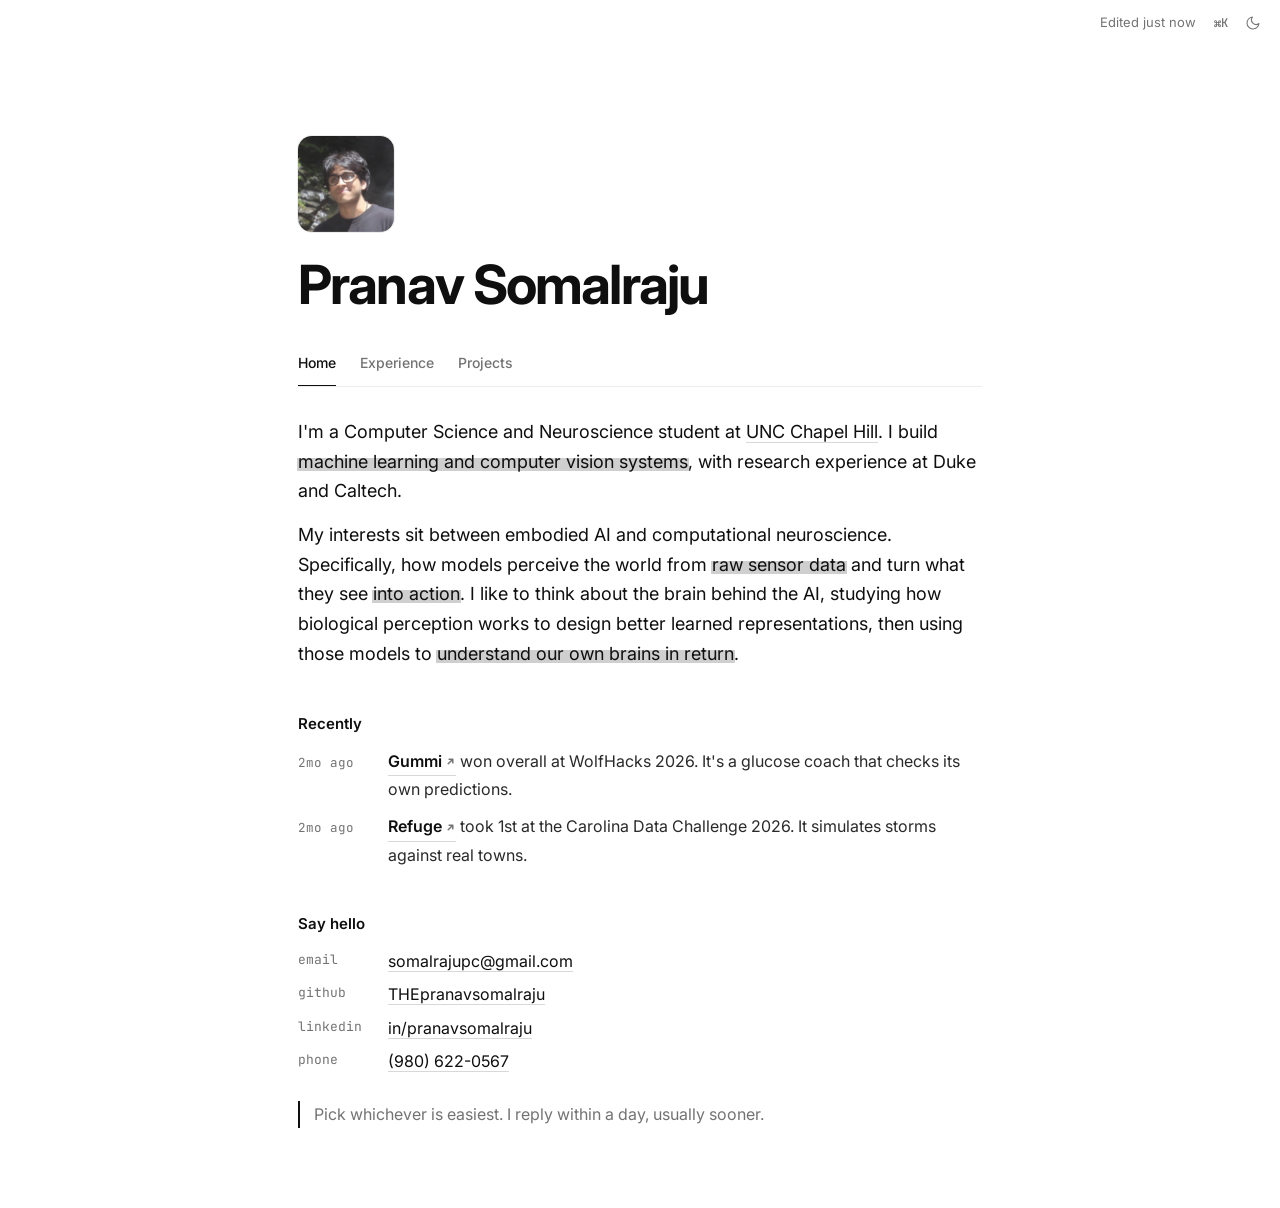
==== commit 9c74dc2c: "Drop the breadcrumb from the top bar The P mark and the Pranav Somalraju / tab trail are gone, with " ====
--- a/index.html
+++ b/index.html
@@ -7,6 +7,7 @@
 <meta name="description" content="Pranav Somalraju — computer science and neuroscience at UNC Chapel Hill. Machine learning and computer vision, with research at Duke and Caltech." />
 
 <link rel="icon" href="/favicon.ico" sizes="any" />
+<link rel="icon" href="/favicon.svg" type="image/svg+xml" />
 <link rel="icon" type="image/png" sizes="32x32" href="/favicon-32.png" />
 <link rel="apple-touch-icon" href="/apple-touch-icon.png" />
 <meta name="theme-color" content="#ffffff" media="(prefers-color-scheme: light)" />
@@ -19,14 +20,14 @@
 <meta property="og:title" content="Pranav Somalraju" />
 <meta property="og:description" content="Computer science and neuroscience at UNC Chapel Hill. Machine learning and computer vision, with research at Duke and Caltech." />
 <meta property="og:url" content="https://pranavsomalraju.dev/" />
-<meta property="og:image" content="https://pranavsomalraju.dev/img/og.png" />
+<meta property="og:image" content="https://pranavsomalraju.dev/img/share.png" />
 <meta property="og:image:width" content="1200" />
 <meta property="og:image:height" content="630" />
 <meta property="og:image:alt" content="Pranav Somalraju" />
 <meta name="twitter:card" content="summary_large_image" />
 <meta name="twitter:title" content="Pranav Somalraju" />
 <meta name="twitter:description" content="Computer science and neuroscience at UNC Chapel Hill. Machine learning and computer vision, with research at Duke and Caltech." />
-<meta name="twitter:image" content="https://pranavsomalraju.dev/img/og.png" />
+<meta name="twitter:image" content="https://pranavsomalraju.dev/img/share.png" />
 <script>try{var t=localStorage.getItem('theme');if(t)document.documentElement.dataset.theme=t}catch(e){}</script>
 <link rel="preconnect" href="https://fonts.googleapis.com">
 <link rel="preconnect" href="https://fonts.gstatic.com" crossorigin>
@@ -36,11 +37,6 @@
 <body>
 
 <header class="topbar" id="topbar">
-  <nav class="crumbs" aria-label="Breadcrumb">
-    <a class="crumb" href="#home"><span class="mono-p" aria-hidden="true">P</span><span class="crumb-name">Pranav Somalraju</span></a>
-    <span class="slash" aria-hidden="true">/</span>
-    <span class="crumb cur" id="crumb" aria-current="page"></span>
-  </nav>
   <div class="tb-right">
     <span class="edited" id="edited"></span>
     <button class="tb-btn" id="open-palette" aria-label="Commands"><kbd>⌘K</kbd></button>
--- a/css/styles.css
+++ b/css/styles.css
@@ -49,17 +49,11 @@
 .ic{width:16px;height:16px;flex:none;display:inline-block;vertical-align:-3px}
 
 /* ───────────────────────── top bar ───────────────────────── */
-.topbar{position:sticky;top:0;z-index:30;height:46px;display:flex;align-items:center;justify-content:space-between;
+.topbar{position:sticky;top:0;z-index:30;height:46px;display:flex;align-items:center;justify-content:flex-end;
   padding:0 12px;background:color-mix(in srgb,var(--bg) 82%,transparent);
   backdrop-filter:saturate(1.4) blur(12px);-webkit-backdrop-filter:saturate(1.4) blur(12px);
   border-bottom:1px solid transparent;transition:border-color .25s}
 .topbar.scrolled{border-color:var(--line)}
-.crumbs{display:flex;align-items:center;gap:2px;min-width:0;font-size:14px}
-.crumb{display:inline-flex;align-items:center;gap:8px;padding:3px 7px;border-radius:6px;white-space:nowrap;transition:background .15s}
-a.crumb:hover{background:var(--hover)}
-.slash{color:var(--faint);padding:0 1px}
-.mono-p{width:19px;height:19px;border-radius:5px;background:var(--ink);color:var(--bg);display:grid;place-items:center;
-  font:italic 400 15px/1 var(--serif);padding-top:1px}
 .tb-right{display:flex;align-items:center;gap:4px}
 .edited{font-size:13px;color:var(--muted);margin-right:8px;white-space:nowrap}
 .tb-btn{display:inline-flex;align-items:center;gap:7px;height:30px;padding:0 6px;border-radius:6px;color:var(--muted);transition:background .15s,color .15s}
@@ -331,7 +325,7 @@
 /* ───────────────────────── small screens ───────────────────────── */
 @media (max-width:760px){
   .page{padding:0 18px 64px}
-  .edited,.crumb-name{display:none}
+  .edited{display:none}
   .lead{font-size:17px}
   .tl::before{left:7px;top:10px}
   .tl-i{grid-template-columns:15px 1fr auto;column-gap:14px;padding-bottom:30px}
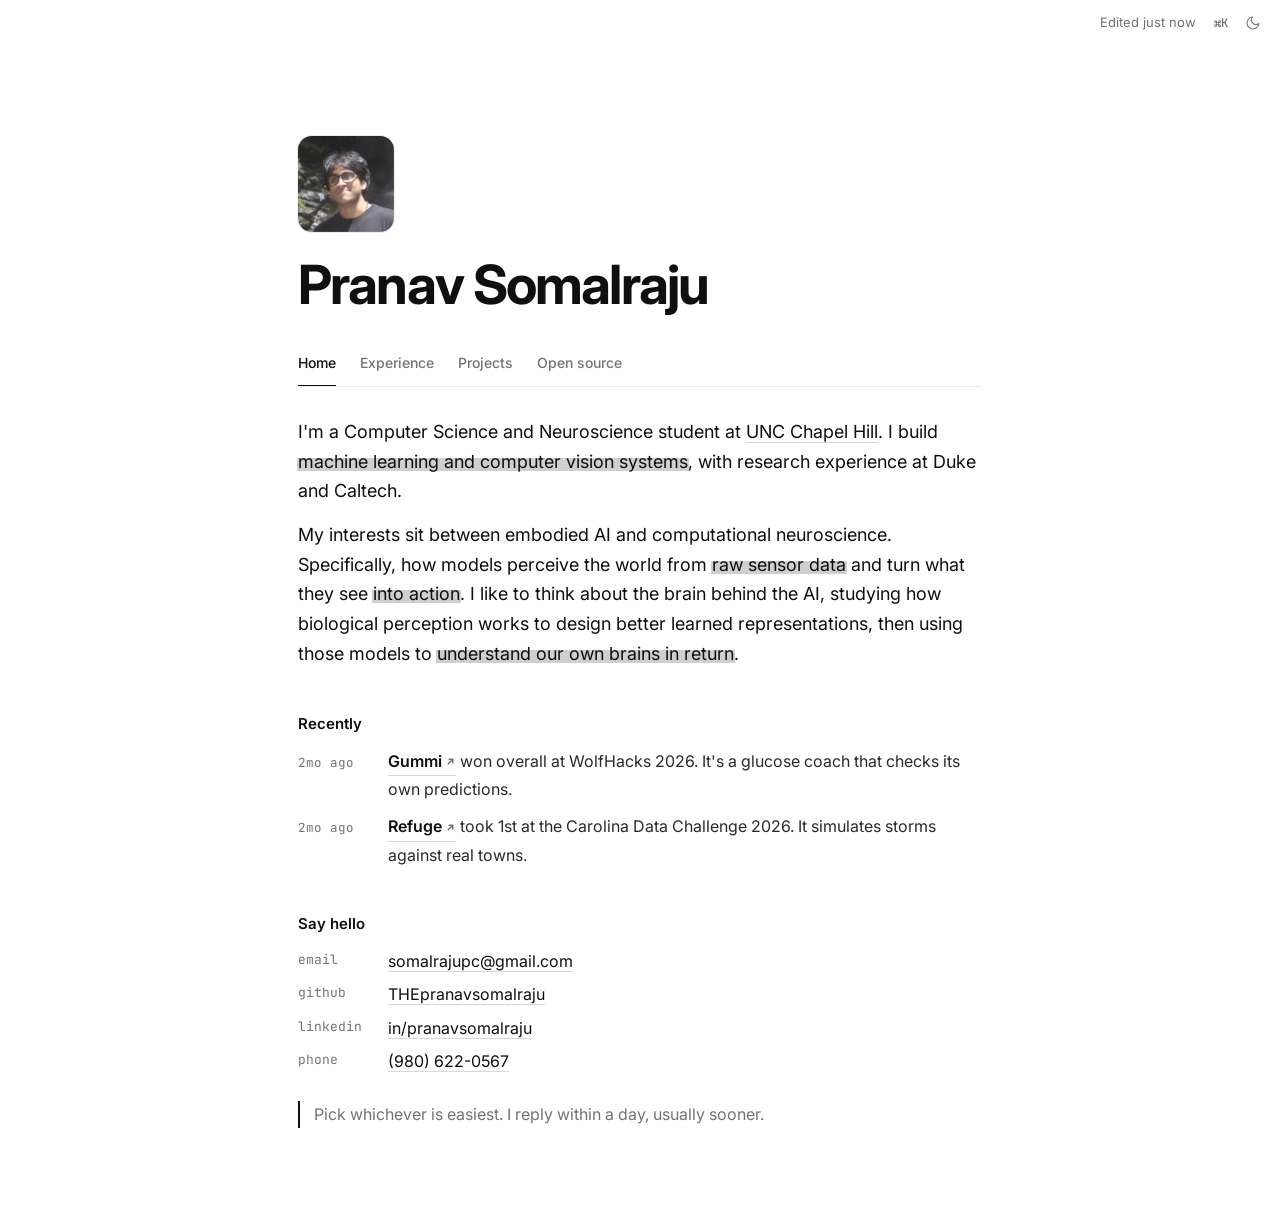
==== commit 8930069b: "Add an Open source tab: a GitHub-style timeline of my public contributions A fourth tab (also on the" ====
--- a/index.html
+++ b/index.html
@@ -52,6 +52,7 @@
     <button class="tab" role="tab" id="t-home" aria-controls="v-home" data-tab="home">Home</button>
     <button class="tab" role="tab" id="t-experience" aria-controls="v-experience" data-tab="experience">Experience</button>
     <button class="tab" role="tab" id="t-projects" aria-controls="v-projects" data-tab="projects">Projects</button>
+    <button class="tab" role="tab" id="t-opensource" aria-controls="v-opensource" data-tab="opensource">Open source</button>
     <span class="tab-ink" id="tab-ink" aria-hidden="true"></span>
   </div>
 
@@ -94,31 +95,26 @@
 
   <!-- EXPERIENCE -->
   <section class="view" id="v-experience" role="tabpanel" aria-labelledby="t-experience" data-view="experience" hidden>
-    <ol class="tl" id="tl">
-      <li class="tl-i" style="--logo:url(/img/atc.svg);--brand:#56A0D3;--lh:36px;--ar:1.038">
-        <div class="tl-side"><span class="tl-logo" aria-hidden="true"><span class="logo"></span></span><span class="tl-when">sep 2026 — now</span></div>
-        <span class="tl-dot" aria-hidden="true"></span>
-        <div class="tl-body"><h3>App Team Carolina</h3><p><span class="role">Backend developer</span> Luminary team.</p></div>
+    <ol class="xp" id="xp">
+      <li class="xp-i">
+        <button type="button" class="xp-row" aria-expanded="false" aria-controls="xp-atc"><span class="xp-tile" aria-hidden="true"><img src="/img/atc.svg" alt=""></span><span class="xp-name"><b>App Team Carolina</b><span class="xp-role">Backend developer, Luminary</span></span><span class="xp-when">sep 2026 — now</span><svg class="xp-chev" viewBox="0 0 12 12" aria-hidden="true"><path d="M4.5 2.5 8 6l-3.5 3.5"/></svg></button>
+        <div class="xp-more" id="xp-atc" role="region" aria-label="App Team Carolina" inert><div class="xp-in"><p>Building <mark>Node.js and Express REST APIs</mark> over PostgreSQL and MongoDB for Luminary, an accessibility app <mark>live on the App Store</mark>, tested in Jest and shipped through GitHub Actions CI/CD.</p></div></div>
       </li>
-      <li class="tl-i" style="--logo:url(/img/caltech.png);--brand:#FF6C0C;--lh:23px;--ar:4.135">
-        <div class="tl-side"><span class="tl-logo" aria-hidden="true"><span class="logo"></span></span><span class="tl-when">dec 2025 — now</span></div>
-        <span class="tl-dot" aria-hidden="true"></span>
-        <div class="tl-body"><h3>Caltech</h3><p><span class="role">Research</span> Deep learning.</p></div>
+      <li class="xp-i">
+        <button type="button" class="xp-row" aria-expanded="false" aria-controls="xp-caltech"><span class="xp-tile fill" aria-hidden="true"><img src="/img/caltech-mark.png" alt=""></span><span class="xp-name"><b>Caltech</b><span class="xp-role">Machine learning researcher</span></span><span class="xp-when">dec 2025 — now</span><svg class="xp-chev" viewBox="0 0 12 12" aria-hidden="true"><path d="M4.5 2.5 8 6l-3.5 3.5"/></svg></button>
+        <div class="xp-more" id="xp-caltech" role="region" aria-label="Caltech" inert><div class="xp-in"><p>Built a <mark>Vision Transformer embedding explorer</mark> with UMAP and t-SNE that compares checkpoints with no code edits, and a GUI so clinicians run the rejection classifier <mark>without an IDE</mark>.</p><div class="xp-also"><a class="go xp-link" href="#projects/clinician">Clinician GUI<svg class="go-ic" viewBox="0 0 12 12" aria-hidden="true"><path d="M3.5 8.5 8.5 3.5M4.5 3.5h4v4"/></svg></a></div></div></div>
       </li>
-      <li class="tl-i" style="--logo:url(/img/duke.png);--brand:#012169;--brand-d:#5b84e6;--lh:30px;--ar:2.886">
-        <div class="tl-side"><span class="tl-logo" aria-hidden="true"><span class="logo"></span></span><span class="tl-when">sep 2024 — now</span></div>
-        <span class="tl-dot" aria-hidden="true"></span>
-        <div class="tl-body"><h3>Duke</h3><p><span class="role">Research</span> AI models for pathologists.</p></div>
+      <li class="xp-i">
+        <button type="button" class="xp-row" aria-expanded="false" aria-controls="xp-duke"><span class="xp-tile fill" aria-hidden="true"><img src="/img/duke-mark.png" alt=""></span><span class="xp-name"><b>Duke</b><span class="xp-role">Machine learning researcher</span></span><span class="xp-when">sep 2024 — now</span><svg class="xp-chev" viewBox="0 0 12 12" aria-hidden="true"><path d="M4.5 2.5 8 6l-3.5 3.5"/></svg></button>
+        <div class="xp-more" id="xp-duke" role="region" aria-label="Duke" inert><div class="xp-in"><p>Trained a <mark>ResNet50 CNN</mark> in PyTorch that grades cardiac transplant rejection at <mark>98% accuracy</mark>, and <mark>99.2% (AUC 0.992)</mark> on the two classes three pathologists agree on only 65–70% of the time.</p><div class="xp-also"><a class="go xp-link" href="#projects/rejection">Rejection Classifier<svg class="go-ic" viewBox="0 0 12 12" aria-hidden="true"><path d="M3.5 8.5 8.5 3.5M4.5 3.5h4v4"/></svg></a></div></div></div>
       </li>
-      <li class="tl-i" style="--lh:32px;--ar:1.876">
-        <div class="tl-side"><span class="tl-logo pic" aria-hidden="true"><img class="lt" src="/img/unchealth.svg" alt=""><img class="dk" src="/img/unchealth-dark.svg" alt=""></span><span class="tl-when">now</span></div>
-        <span class="tl-dot" aria-hidden="true"></span>
-        <div class="tl-body"><h3>UNC Health</h3><p><span class="role">Work</span> Medical assistant, part time.</p></div>
+      <li class="xp-i">
+        <button type="button" class="xp-row" aria-expanded="false" aria-controls="xp-unch"><span class="xp-tile" aria-hidden="true"><img class="lt" src="/img/unchealth.svg" alt=""><img class="dk" src="/img/unchealth-dark.svg" alt=""></span><span class="xp-name"><b>UNC Health</b><span class="xp-role">Medical assistant, part time</span></span><span class="xp-when">now</span><svg class="xp-chev" viewBox="0 0 12 12" aria-hidden="true"><path d="M4.5 2.5 8 6l-3.5 3.5"/></svg></button>
+        <div class="xp-more" id="xp-unch" role="region" aria-label="UNC Health" inert><div class="xp-in"><p>Part-time medical assistant at UNC Health, <mark>working directly with patients</mark>.</p></div></div>
       </li>
-      <li class="tl-i" style="--lh:44px;--ar:0.861">
-        <div class="tl-side"><span class="tl-logo pic" aria-hidden="true"><img src="/img/hms.svg" alt=""></span><span class="tl-when">earlier</span></div>
-        <span class="tl-dot" aria-hidden="true"></span>
-        <div class="tl-body"><h3>Harvard Medical School</h3><p><span class="role">Research</span></p></div>
+      <li class="xp-i">
+        <button type="button" class="xp-row" aria-expanded="false" aria-controls="xp-hms"><span class="xp-tile" aria-hidden="true"><img src="/img/hms.svg" alt=""></span><span class="xp-name"><b>Harvard Medical School</b><span class="xp-role">Biorobotics researcher</span></span><span class="xp-when">may 2024 — aug 2024</span><svg class="xp-chev" viewBox="0 0 12 12" aria-hidden="true"><path d="M4.5 2.5 8 6l-3.5 3.5"/></svg></button>
+        <div class="xp-more" id="xp-hms" role="region" aria-label="Harvard Medical School" inert><div class="xp-in"><p>Applied robotics to <mark>automated tissue fabrication</mark> on a project <mark>pending publication in Nature Communications</mark>.</p></div></div>
       </li>
     </ol>
   </section>
@@ -129,6 +125,11 @@
       <svg id="net" viewBox="0 0 1200 440" role="group" aria-label="The tools I use, feeding into the projects they made. Hover or focus a project to read about it."></svg>
     </div>
     <article class="detail" id="detail" aria-live="polite"></article>
+  </section>
+
+  <!-- OPEN SOURCE: filled from /api/opensource the first time the tab opens -->
+  <section class="view" id="v-opensource" role="tabpanel" aria-labelledby="t-opensource" data-view="opensource" hidden>
+    <div class="os" id="os" aria-live="polite" aria-busy="true"><p class="os-status">Loading activity from GitHub…</p></div>
   </section>
 
 </main>
--- a/css/styles.css
+++ b/css/styles.css
@@ -22,7 +22,6 @@
     --scrim:rgba(0,0,0,.45);
     color-scheme:dark;
   }
-  :root:not([data-theme="light"]) .tl-i{--b:var(--brand-d,var(--brand))}
 }
 :root[data-theme="dark"]{
   --bg:#0d0d0d; --bg-2:#151515;
@@ -33,7 +32,6 @@
   --scrim:rgba(0,0,0,.45);
   color-scheme:dark;
 }
-:root[data-theme="dark"] .tl-i{--b:var(--brand-d,var(--brand))}
 
 /* ───────────────────────── base ───────────────────────── */
 *,*::before,*::after{box-sizing:border-box}
@@ -213,41 +211,68 @@
 .sk-sr{position:absolute;width:1px;height:1px;overflow:hidden;clip:rect(0 0 0 0);white-space:nowrap}
 @media (max-width:760px){.sk-stats{grid-template-columns:1fr 1fr}.sk-pad{padding:12px 12px 0}}
 
-/* ───────────────────────── experience: a timeline ─────────────────────────
-   balanced on a centred rail: logo and date on the left, the role on the
-   right. logos share one right edge, and date, dot and title share one 24px
-   line, every logo cropped to its real edges */
-.tl{list-style:none;margin:10px 0 0;padding:0;position:relative}
-.tl::before{content:"";position:absolute;left:calc(50% - .5px);top:12px;bottom:12px;width:1px;background:var(--line-2);transform-origin:top}
-.tl-i{display:grid;grid-template-columns:minmax(0,1fr) 37px minmax(0,1fr);align-items:stretch;padding:0 0 44px;position:relative;--b:var(--brand)}
-.tl-i:last-child{padding-bottom:0}
-.tl-side{display:flex;justify-content:flex-end;align-items:flex-start;gap:24px}
-.tl-when{width:112px;flex:none;font:12.5px/24px var(--mono);color:var(--muted);text-align:right;white-space:nowrap}
-.tl-dot{justify-self:center;width:9px;height:9px;margin-top:7.5px;border-radius:50%;background:var(--bg);border:1.5px solid var(--ink);position:relative;z-index:1;
-  transition:background .3s}
-.tl-i:hover .tl-dot{background:var(--ink)}
-.tl-body h3{font-size:17px;font-weight:600;letter-spacing:-.01em;margin:0 0 2px;line-height:24px}
-.tl-body p{margin:0;color:var(--muted);font-size:15px;line-height:1.6}
-.role{font:12px var(--mono);color:var(--ink-2);margin-right:8px}
-/* logos in their own colours. single-colour marks are drawn as a mask in
-   the brand colour (so Duke can lighten on a dark page); the multi-colour
-   ones are pictures, with a reversed UNC Health for dark pages */
-.tl-logo{align-self:center;flex:none;position:relative;height:var(--lh);width:calc(var(--lh) * var(--ar))}
-.logo{position:absolute;inset:0;background:var(--b);
-  -webkit-mask:var(--logo) center/100% 100% no-repeat;mask:var(--logo) center/100% 100% no-repeat}
-.tl-logo.pic img{position:absolute;inset:0;width:100%;height:100%;display:block}
-.tl-logo.pic .dk{display:none}
-:root[data-theme="dark"] .tl-logo .lt{display:none}
-:root[data-theme="dark"] .tl-logo .dk{display:block}
+/* ───────────────────────── experience ─────────────────────────
+   one line per role: the organisation's own square mark, who and what, and
+   when. every row opens like a toggle onto what was done there, with the
+   numbers worth a second look under the same ink as the bio */
+.xp{list-style:none;margin:6px 0 0;padding:0}
+.xp-i{border-top:1px solid var(--line);transition:opacity .3s var(--ease)}
+.xp-i:last-child{border-bottom:1px solid var(--line)}
+.xp-row{display:grid;grid-template-columns:48px minmax(0,1fr) auto 14px;align-items:center;column-gap:16px;
+  width:calc(100% + 24px);margin:0 -12px;padding:16px 12px;border-radius:12px;text-align:left;cursor:pointer;
+  transition:background .2s}
+.xp-row:hover,.xp-i.open .xp-row{background:var(--hover)}
+.xp-row:focus-visible{outline-offset:-2px;border-radius:12px}
+/* pointing at one row lets the others fall back */
+@media (hover:hover){
+  .xp:has(.xp-row:hover) .xp-i:not(:has(.xp-row:hover)){opacity:.5}
+}
+
+/* every mark sits in the same tile, so the column reads as one. full-bleed
+   app icons fill it; marks on white get room to breathe */
+.xp-tile{position:relative;width:48px;height:48px;border-radius:12px;overflow:hidden;display:grid;place-items:center;
+  background:#fff;box-shadow:inset 0 0 0 1px var(--line-2);transition:transform .35s cubic-bezier(.34,1.56,.64,1)}
+.xp-tile img{display:block;max-width:76%;max-height:76%;width:auto;height:auto}
+.xp-tile.fill img{width:100%;height:100%;max-width:none;max-height:none;object-fit:cover}
+.xp-tile.fill{box-shadow:inset 0 0 0 1px rgb(0 0 0/.08)}
+.xp-tile .dk{display:none}
+.xp-row:hover .xp-tile{transform:scale(1.06)}
+
+.xp-name{min-width:0;display:flex;align-items:baseline;flex-wrap:wrap;column-gap:9px;line-height:1.35}
+.xp-name b{font-size:17.5px;font-weight:600;letter-spacing:-.015em;color:var(--ink)}
+.xp-role{font-size:16px;color:var(--muted)}
+.xp-role::before{content:"·";margin-right:9px;color:var(--faint)}
+.xp-when{font:13px var(--mono);color:var(--muted);white-space:nowrap;text-align:right}
+.xp-chev{width:12px;height:12px;fill:none;stroke:var(--muted);stroke-width:1.6;stroke-linecap:round;stroke-linejoin:round;
+  transition:transform .3s var(--ease),stroke .2s}
+.xp-row:hover .xp-chev{stroke:var(--ink)}
+.xp-i.open .xp-chev{transform:rotate(90deg);stroke:var(--ink)}
+
+.xp-more{display:grid;grid-template-rows:0fr;transition:grid-template-rows .42s var(--ease)}
+.xp-i.open .xp-more{grid-template-rows:1fr}
+.xp-in{min-height:0;overflow:hidden;padding-left:64px;opacity:0;transition:opacity .25s ease}
+.xp-i.open .xp-in{opacity:1;transition-delay:.08s}
+.xp-in p{margin:6px 0 18px;max-width:58ch;font-size:16.5px;line-height:1.65;color:var(--ink-2)}
+.xp-also{margin:-8px 0 20px}
+.xp-link{font-size:14.5px;font-weight:600;border-bottom:1px solid var(--line-2);transition:border-color .2s}
+.xp-link:hover{border-color:var(--ink)}
+/* the bio's highlighter, drawn in one stroke after another as the row opens */
+.xp-in mark{color:var(--ink);background:linear-gradient(transparent 34%,var(--hl) 34%,var(--hl) 94%,transparent 94%) no-repeat 0 0/0% 100%;
+  padding:0 .08em;margin:0 -.08em;-webkit-box-decoration-break:clone;box-decoration-break:clone;--hl:color-mix(in srgb,var(--ink) 20%,transparent)}
+.xp-i.open .xp-in mark{background-size:100% 100%;transition:background-size .7s cubic-bezier(.65,0,.25,1) .3s}
+.xp-i.open .xp-in mark:nth-of-type(2){transition-delay:.55s}
+.xp-i.open .xp-in mark:nth-of-type(3){transition-delay:.8s}
+
+:root[data-theme="dark"] .xp-tile:not(.fill){background:var(--bg-2)}
+:root[data-theme="dark"] .xp-tile .lt{display:none}
+:root[data-theme="dark"] .xp-tile .dk{display:block}
+:root[data-theme="dark"] .xp-tile.fill{box-shadow:inset 0 0 0 1px rgb(255 255 255/.1)}
 @media (prefers-color-scheme:dark){
-  :root:not([data-theme="light"]) .tl-logo .lt{display:none}
-  :root:not([data-theme="light"]) .tl-logo .dk{display:block}
-}
-/* the rail draws itself in when you open the tab */
-.tl.run::before{animation:grow 1.1s cubic-bezier(.6,0,.2,1) both}
-.tl.run .tl-dot{animation:pop .4s var(--ease) both;animation-delay:calc(var(--n)*.18s + .1s)}
-@keyframes grow{from{transform:scaleY(0)}to{transform:scaleY(1)}}
-@keyframes pop{from{transform:scale(0)}to{transform:scale(1)}}
+  :root:not([data-theme="light"]) .xp-tile:not(.fill){background:var(--bg-2)}
+  :root:not([data-theme="light"]) .xp-tile .lt{display:none}
+  :root:not([data-theme="light"]) .xp-tile .dk{display:block}
+  :root:not([data-theme="light"]) .xp-tile.fill{box-shadow:inset 0 0 0 1px rgb(255 255 255/.1)}
+}
 
 /* ───────────────────────── projects ───────────────────────── */
 .wide{position:relative;left:50%;width:min(1180px,calc(100vw - 32px));transform:translateX(-50%)}
@@ -271,10 +296,6 @@
 #net .no.on .num{fill:var(--bg)}
 #net .no.on .name,#net .no:hover .name{fill:var(--ink)}
 #net .no:focus-visible .body{stroke-width:3}
-#net .ring{fill:none;stroke:var(--ink);stroke-width:1;opacity:0;transform-box:fill-box;transform-origin:center}
-#net .ring.ping{animation:ping .9s var(--ease)}
-@keyframes ping{0%{opacity:.7;transform:scale(1)}100%{opacity:0;transform:scale(2)}}
-#net .spark{fill:var(--ink)}
 
 .detail{margin-top:18px;padding-top:26px;border-top:1px solid var(--line);min-height:300px}
 .detail.swap>*{animation:fade .35s ease both}
@@ -288,6 +309,138 @@
 .d-links{display:flex;gap:18px;font-weight:500}
 .d-links a{border-bottom:1px solid var(--line-2);transition:border-color .2s}
 .d-links a:hover{border-color:var(--ink)}
+
+/* ───────────────────────── open source ─────────────────────────
+   GitHub's timeline grammar in this page's type: a rail, a badge per event in
+   the colour GitHub gives its state, the project and its stars, comments as
+   cards. those state colours are the only colour on the tab */
+/* each state has two colours, as GitHub does: a foreground for icons, and a
+   deeper fill that white text stays readable on */
+.os{--gh-open:#1a7f37;--gh-merged:#8250df;--gh-closed:#cf222e;--gh-done:#8250df;--gh-muted:#59636e;
+  --gh-open-bg:#1f883d;--gh-merged-bg:#8250df;--gh-closed-bg:#cf222e;--gh-done-bg:#8250df;--gh-muted-bg:#59636e;
+  --gh-link:#0969da;--gh-me:#ddf4ff;--gh-me-line:#54aeff66;min-height:200px}
+:root[data-theme="dark"] .os{--gh-open:#3fb950;--gh-merged:#a371f7;--gh-closed:#f85149;--gh-done:#a371f7;--gh-muted:#9198a1;
+  --gh-open-bg:#238636;--gh-merged-bg:#8957e5;--gh-closed-bg:#da3633;--gh-done-bg:#8957e5;--gh-muted-bg:#656c76;
+  --gh-link:#4493f8;--gh-me:rgba(56,139,253,.1);--gh-me-line:rgba(56,139,253,.4)}
+@media (prefers-color-scheme:dark){:root:not([data-theme="light"]) .os{--gh-open:#3fb950;--gh-merged:#a371f7;--gh-closed:#f85149;--gh-done:#a371f7;--gh-muted:#9198a1;
+  --gh-open-bg:#238636;--gh-merged-bg:#8957e5;--gh-closed-bg:#da3633;--gh-done-bg:#8957e5;--gh-muted-bg:#656c76;
+  --gh-link:#4493f8;--gh-me:rgba(56,139,253,.1);--gh-me-line:rgba(56,139,253,.4)}}
+.t-open{--tone:var(--gh-open);--tone-bg:var(--gh-open-bg)}.t-merged{--tone:var(--gh-merged);--tone-bg:var(--gh-merged-bg)}
+.t-closed{--tone:var(--gh-closed);--tone-bg:var(--gh-closed-bg)}.t-done{--tone:var(--gh-done);--tone-bg:var(--gh-done-bg)}
+.t-muted{--tone:var(--gh-muted);--tone-bg:var(--gh-muted-bg)}
+.os-status{color:var(--muted)}
+.os-status a{color:var(--ink);font-weight:600;border-bottom:1px solid var(--line-2)}
+
+.os-head{display:flex;flex-wrap:wrap;align-items:center;justify-content:space-between;gap:14px 20px;margin-bottom:6px}
+.os-sum{margin:0;font-size:15px;line-height:1.5;color:var(--muted)}
+.os-sum b{font-weight:600;color:var(--ink);font-variant-numeric:tabular-nums}
+.os-filter{position:relative;display:inline-flex;padding:2px;border:1px solid var(--line-2);border-radius:8px}
+.os-thumb{position:absolute;top:2px;bottom:2px;left:0;width:0;border-radius:6px;background:var(--ink);
+  transition:transform .4s var(--ease),width .4s var(--ease)}
+.os-fb{position:relative;z-index:1;height:26px;padding:0 10px;font:500 12px var(--mono);color:var(--muted);white-space:nowrap;transition:color .3s}
+.os-fb:hover{color:var(--ink)}
+.os-fb[aria-pressed="true"]{color:var(--bg)}
+
+/* the month stays pinned under the top bar while its entries scroll past */
+.os-month{position:sticky;top:46px;z-index:2;display:flex;align-items:center;gap:12px;margin:0;padding:22px 0 12px;
+  background:var(--bg);font-size:14px;font-weight:600;color:var(--ink)}
+.os-month::after{content:"";flex:1;height:1px;background:var(--line)}
+.os-tl{list-style:none;margin:0;padding:0;position:relative}
+.os-tl::before{content:"";position:absolute;left:15px;top:6px;bottom:6px;width:2px;background:var(--line)}
+.os-i{position:relative;display:grid;grid-template-columns:32px minmax(0,1fr);column-gap:14px;padding:6px 0 20px}
+.os-i:last-child{padding-bottom:6px}
+.os-ic{position:relative;z-index:1;width:32px;height:32px;border-radius:50%;display:grid;place-items:center;
+  background:var(--bg-2);color:var(--muted);box-shadow:0 0 0 4px var(--bg),inset 0 0 0 1px var(--line-2)}
+.os-ic.solid{background:var(--tone-bg);color:#fff;box-shadow:0 0 0 4px var(--bg)}
+.oc{width:16px;height:16px;flex:none;fill:currentColor}
+.os-c{min-width:0;padding-top:5px}
+.os-meta{display:flex;flex-wrap:wrap;align-items:baseline;gap:2px 8px;margin:0 0 5px;font-size:14px;line-height:1.45;color:var(--muted)}
+.os-repo{font:500 13px var(--mono);color:var(--ink);border-bottom:1px solid transparent;transition:border-color .2s}
+.os-repo:hover{border-color:var(--ink)}
+.os-stars{display:inline-flex;align-items:center;gap:3px;font:12px var(--mono);color:var(--muted)}
+.os-stars .oc{width:12px;height:12px}
+.os-meta time{margin-left:auto;font:12px var(--mono);color:var(--muted);white-space:nowrap}
+.os-t{margin:0;line-height:1.45}
+.os-title{font-size:16.5px;font-weight:600;letter-spacing:-.01em;color:var(--ink);border-bottom:1px solid transparent;transition:border-color .2s}
+.os-title:hover{border-color:var(--ink)}
+.os-num{color:var(--muted);font-weight:400;white-space:nowrap}
+.os-title code,.os-card-t code,.os-evt a code{font:500 .86em var(--mono);padding:.1em .32em;border-radius:5px;background:var(--bg-2)}
+.os-pill{display:inline-flex;align-items:center;gap:4px;height:22px;padding:0 9px 0 7px;margin-left:2px;vertical-align:2px;
+  border-radius:999px;background:var(--tone-bg);color:#fff;font-size:12px;font-weight:600;white-space:nowrap}
+.os-pill .oc{width:13px;height:13px}
+/* a comment, as GitHub boxes one: the thread in a header bar, and the
+   comments under it, dropping down when the header is clicked */
+.os-card{margin-top:2px;border:1px solid var(--line-2);border-radius:8px;overflow:hidden;transition:border-color .2s}
+.os-card:hover,.os-card.open{border-color:color-mix(in srgb,var(--muted) 55%,var(--line-2))}
+.os-card-h{display:flex;align-items:center;gap:7px;width:100%;min-width:0;padding:8px 12px;text-align:left;cursor:pointer;
+  background:var(--bg-2);border-bottom:1px solid transparent;font-size:13.5px;color:var(--ink-2);transition:background .2s,border-color .3s}
+.os-card-h:hover{background:color-mix(in srgb,var(--bg-2) 70%,var(--line-2))}
+.os-card-h:focus-visible{outline-offset:-2px}
+.os-card.open .os-card-h{border-bottom-color:var(--line-2)}
+.os-card-h .tone{color:var(--tone)}
+.os-card-t{min-width:0;overflow:hidden;text-overflow:ellipsis;white-space:nowrap;font-weight:500}
+.os-chev{width:12px;height:12px;flex:none;margin-left:auto;fill:none;stroke:var(--muted);stroke-width:1.6;stroke-linecap:round;stroke-linejoin:round;
+  transition:transform .3s var(--ease),stroke .2s}
+.os-card-h:hover .os-chev,.os-card.open .os-chev{stroke:var(--ink)}
+.os-card.open .os-chev{transform:rotate(90deg)}
+.os-card-more{display:grid;grid-template-rows:0fr;transition:grid-template-rows .38s var(--ease)}
+.os-card.open .os-card-more{grid-template-rows:1fr}
+.os-card-in{min-height:0;overflow:hidden;opacity:0;transition:opacity .22s ease}
+.os-card.open .os-card-in{opacity:1;transition-delay:.06s}
+.os-pill.sm{height:19px;padding:0 7px;margin-left:2px;font-size:11px;flex:none}
+/* inside: the thread as GitHub shows it. avatars down the left on a rail,
+   each comment in a box with a header bar, events sitting on the rail */
+.os-thread{position:relative;padding:14px 12px 2px}
+.os-thread::before{content:"";position:absolute;left:25px;top:22px;bottom:22px;width:2px;background:var(--line)}
+.os-say{position:relative;display:grid;grid-template-columns:28px minmax(0,1fr);column-gap:10px;margin-bottom:14px}
+.os-av{display:block;width:28px;height:28px}
+.os-av img{display:block;width:28px;height:28px;border-radius:50%;background:var(--bg-2);box-shadow:0 0 0 3px var(--bg)}
+.os-say-box{min-width:0;border:1px solid var(--line-2);border-radius:6px;overflow:hidden;background:var(--bg)}
+.os-say-h{display:flex;flex-wrap:wrap;align-items:center;gap:3px 6px;padding:6px 10px;background:var(--bg-2);border-bottom:1px solid var(--line-2);
+  font-size:13px;line-height:1.5;color:var(--muted)}
+.os-who{font-weight:600;color:var(--ink)}
+.os-who:hover,.os-say-when:hover{text-decoration:underline}
+.os-say-when{color:var(--muted)}
+.os-edited{font-size:12px;color:var(--muted);border-bottom:1px dotted var(--line-2);cursor:help}
+.os-roles{display:flex;gap:4px;margin-left:auto}
+.os-role{padding:0 7px;border:1px solid var(--line-2);border-radius:999px;font-size:11.5px;line-height:18px;color:var(--muted);white-space:nowrap}
+/* mine, the way GitHub marks your own comments */
+.os-say.me .os-say-box{border-color:var(--gh-me-line)}
+.os-say.me .os-say-h{background:var(--gh-me);border-bottom-color:var(--gh-me-line)}
+/* the comment this entry is about, ringed the way GitHub marks a comment you linked to */
+.os-say.focus .os-say-box{border-color:var(--gh-link);box-shadow:0 0 0 3px color-mix(in srgb,var(--gh-link) 22%,transparent)}
+.os-md{padding:9px 11px;font-size:14px;line-height:1.6;color:var(--ink-2);overflow-wrap:anywhere}
+.os-md p,.os-md ul,.os-md pre,.os-md blockquote{margin:0 0 8px}
+.os-md>:last-child{margin-bottom:0}
+.os-md ul{padding-left:20px}
+.os-md a{color:var(--gh-link)}
+.os-md a:hover{text-decoration:underline}
+.os-at{font-weight:600}
+.os-md code{font:12.5px var(--mono);padding:.12em .36em;border-radius:5px;background:var(--bg-2)}
+.os-md pre{padding:9px 11px;border-radius:6px;background:var(--bg-2);overflow-x:auto}
+.os-md pre code{padding:0;background:none;font-size:12.5px;line-height:1.55;white-space:pre}
+.os-md blockquote{padding:0 0 0 10px;border-left:3px solid var(--line-2);color:var(--muted)}
+.os-md blockquote.os-alert{border-left-color:var(--gh-link);color:var(--ink-2)}
+.os-md blockquote.os-alert>p:first-child strong{color:var(--gh-link)}
+.os-quiet{color:var(--muted);font-style:italic}
+.os-rest{display:inline-flex;align-items:center;gap:5px;margin-top:6px;font:12px var(--mono);color:var(--muted)}
+.os-rest:hover{color:var(--ink)}
+.os-evt{position:relative;display:grid;grid-template-columns:28px minmax(0,1fr);column-gap:10px;align-items:center;margin:-4px 0 12px;
+  font-size:13px;line-height:1.5;color:var(--muted)}
+.os-evt-ic{justify-self:center;width:24px;height:24px;border-radius:50%;display:grid;place-items:center;
+  background:var(--bg-2);color:var(--tone);box-shadow:0 0 0 3px var(--bg),inset 0 0 0 1px var(--line-2)}
+.os-evt.t-merged .os-evt-ic,.os-evt.t-done .os-evt-ic,.os-evt.t-closed .os-evt-ic{background:var(--tone-bg);color:#fff;box-shadow:0 0 0 3px var(--bg)}
+.os-evt-ic .oc{width:14px;height:14px}
+.os-evt b{font-weight:600;color:var(--ink)}
+.os-evt a{color:var(--ink);font-weight:500}
+.os-evt a:hover{text-decoration:underline}
+.os-earlier{display:flex;justify-content:center;align-items:center;gap:5px;margin:0 0 14px 38px;padding:6px;border:1px dashed var(--line-2);border-radius:6px;
+  font:12px var(--mono);color:var(--muted)}
+.os-earlier:hover{color:var(--ink);border-color:var(--muted)}
+.os-after{margin-top:-2px}
+.os-more{margin:8px 0 0 46px;display:inline-flex;align-items:center;height:32px;padding:0 14px;border:1px solid var(--line-2);border-radius:6px;
+  font-size:13.5px;font-weight:500;transition:border-color .2s}
+.os-more:hover{border-color:var(--ink)}
 
 /* ───────────────────────── palette ───────────────────────── */
 .palette{position:fixed;inset:0;z-index:60;background:var(--scrim);display:flex;justify-content:center;align-items:flex-start;padding:13vh 14px 0}
@@ -327,17 +480,30 @@
   .page{padding:0 18px 64px}
   .edited{display:none}
   .lead{font-size:17px}
-  .tl::before{left:7px;top:10px}
-  .tl-i{grid-template-columns:15px 1fr auto;column-gap:14px;padding-bottom:30px}
-  .tl-side{display:contents}
-  .tl-dot{grid-column:1;grid-row:1;margin-top:5.5px}
-  .tl-when{grid-column:2;grid-row:1;width:auto;text-align:left;line-height:20px;margin-bottom:4px}
-  .tl-body{grid-column:2;grid-row:2}
-  .tl-logo{grid-column:3;grid-row:1/3;margin-left:12px;height:calc(var(--lh) * .78);width:calc(var(--lh) * .78 * var(--ar))}
+  /* the date drops under the role; the tile spans both lines */
+  .xp-row{grid-template-columns:44px minmax(0,1fr) 14px;column-gap:14px;row-gap:3px;padding:14px 12px}
+  .xp-tile{width:44px;height:44px;grid-row:1/3}
+  .xp-name{grid-column:2;flex-direction:column;align-items:flex-start}
+  .xp-role::before{display:none}
+  .xp-role{font-size:15.5px}
+  .xp-when{grid-column:2;grid-row:2;text-align:left}
+  .xp-chev{grid-column:3;grid-row:1/3}
+  .xp-in{padding-left:58px}
+  .xp-in p{font-size:16px}
   .wide{width:calc(100vw - 20px)}
   #net .ni text{font-size:15px}
   .d-title{font-size:27px}
   .d-rows{grid-template-columns:86px 1fr}
+  .os-i{column-gap:12px}
+  .os-card-t{white-space:normal;display:-webkit-box;-webkit-line-clamp:2;-webkit-box-orient:vertical}
+  /* threads go full width, the way GitHub's mobile layout drops the avatar column */
+  .os-thread{padding:10px 8px 0}
+  .os-thread::before,.os-av{display:none}
+  .os-say,.os-evt{grid-template-columns:minmax(0,1fr)}
+  .os-evt{grid-template-columns:24px minmax(0,1fr);column-gap:8px;margin:0 0 10px}
+  .os-earlier{margin-left:0}
+  .os-meta time{margin-left:0}
+  .os-more{margin-left:44px}
 }
 
 @media (prefers-reduced-motion:reduce){
